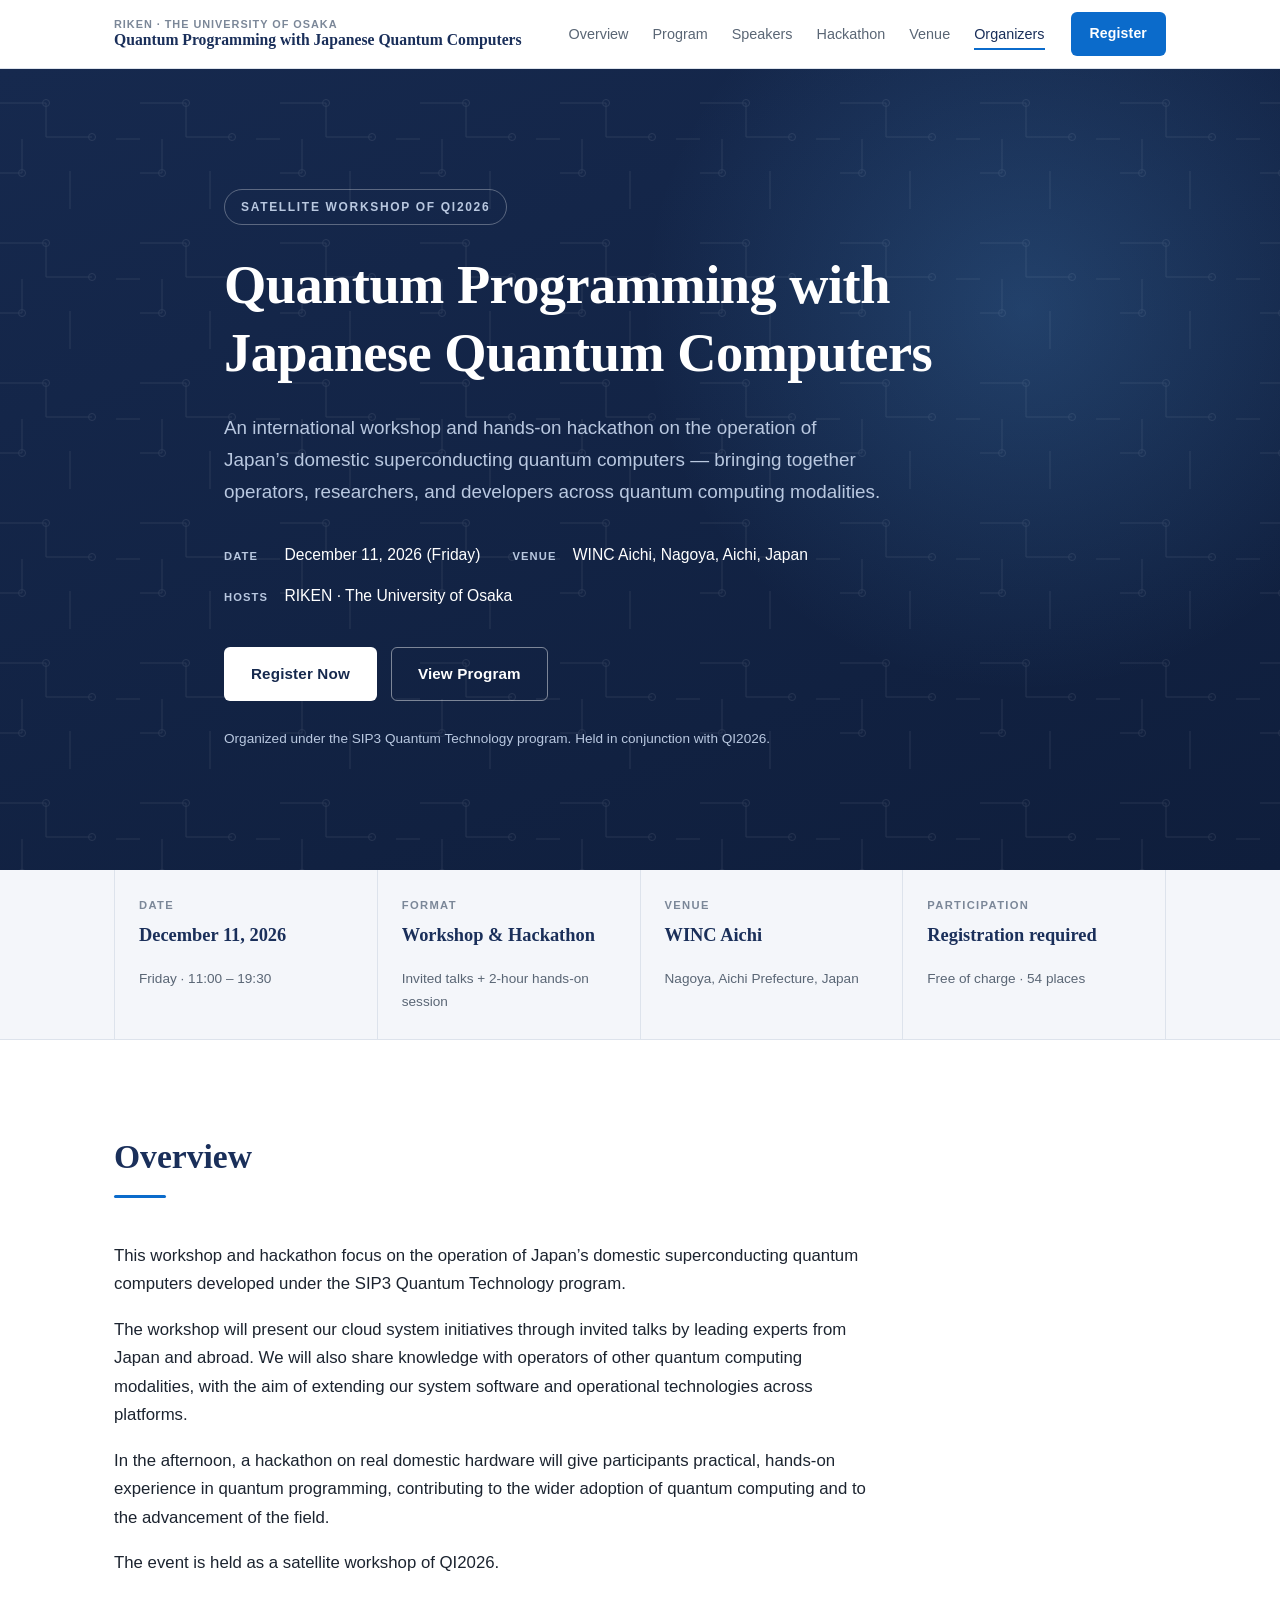
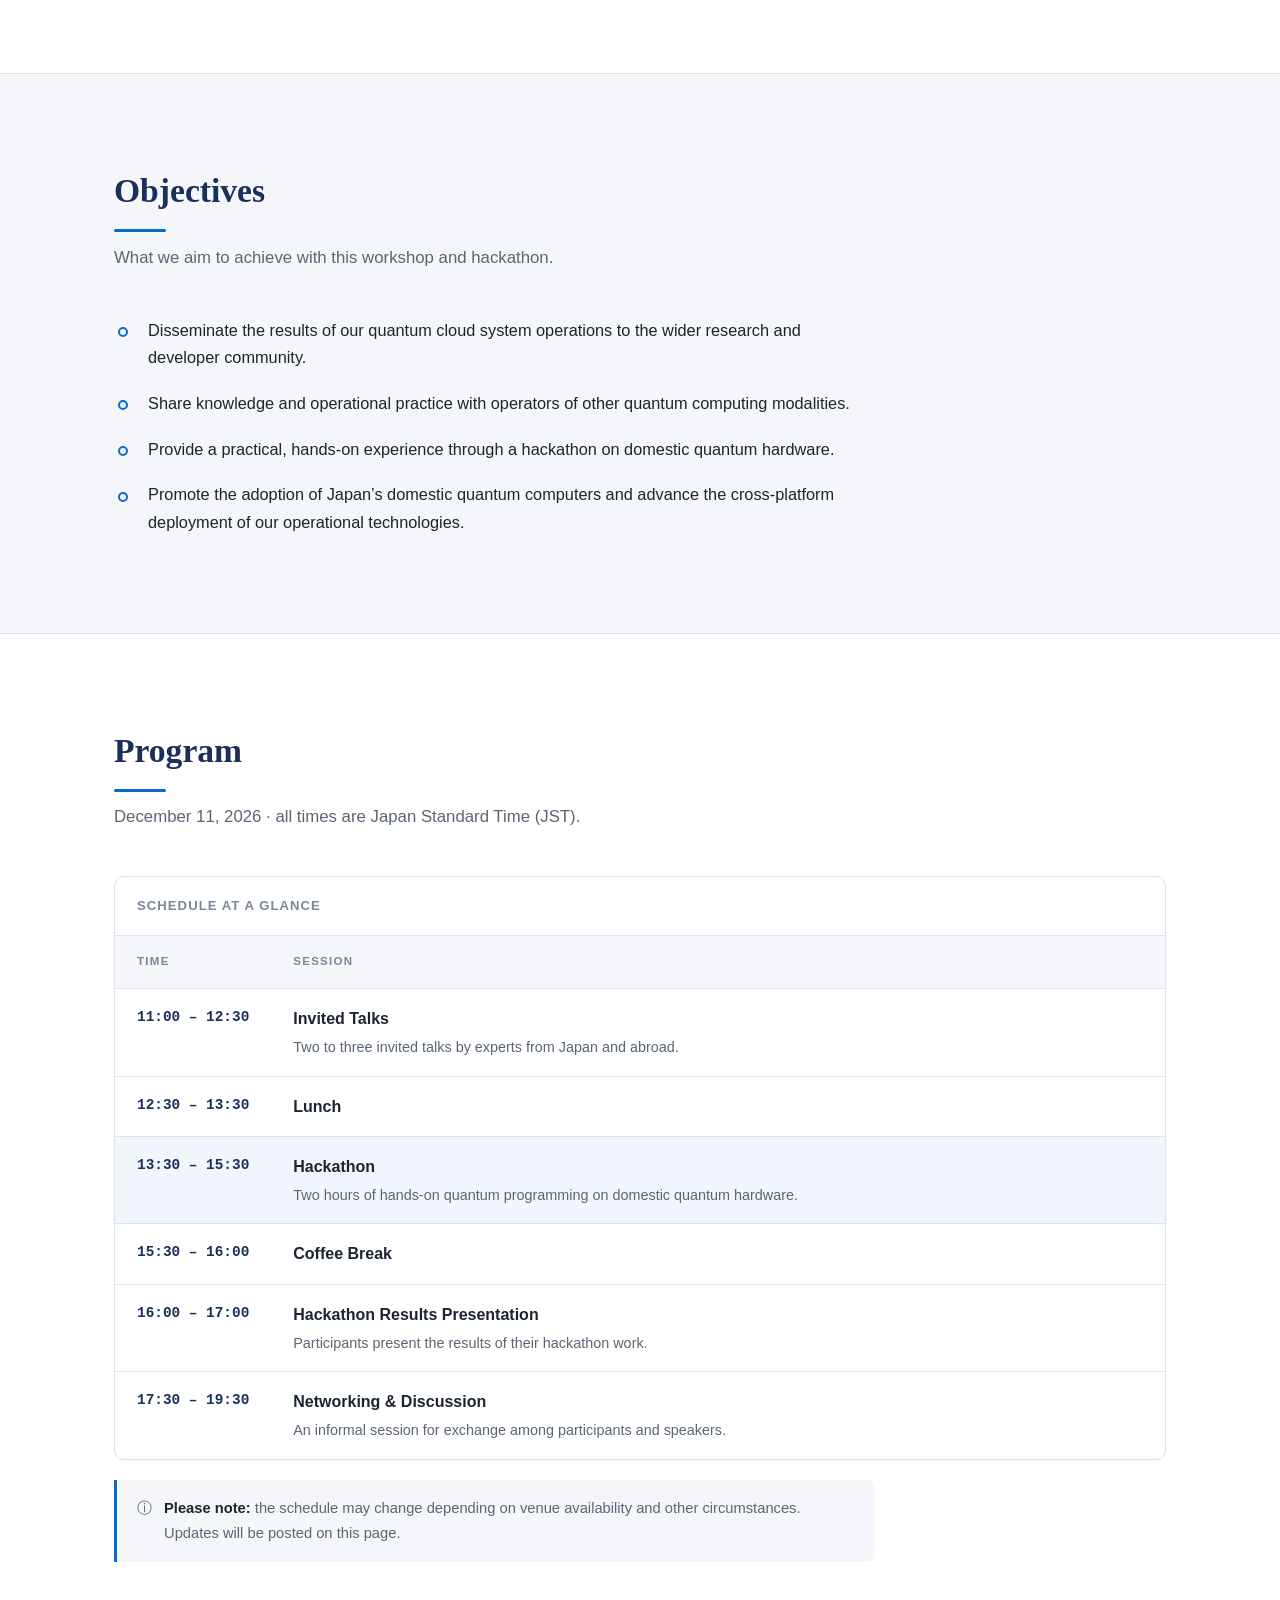
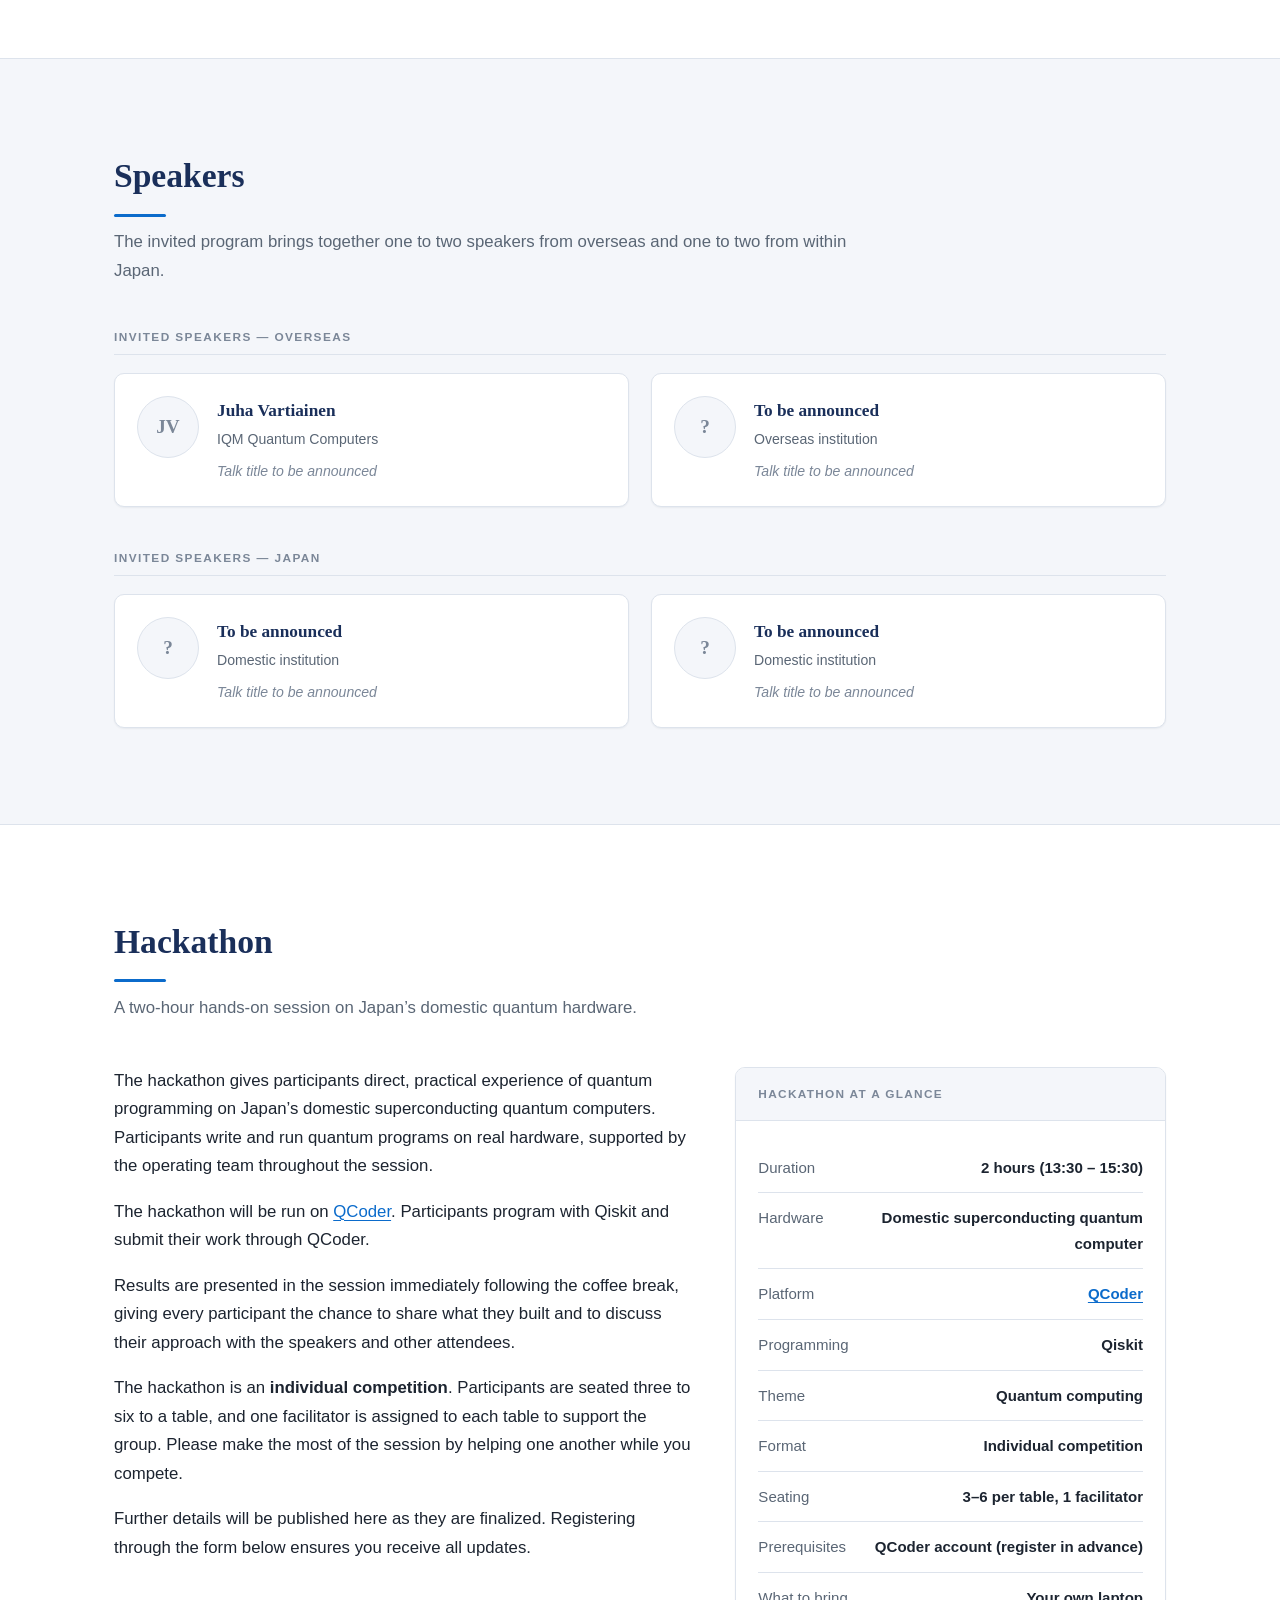
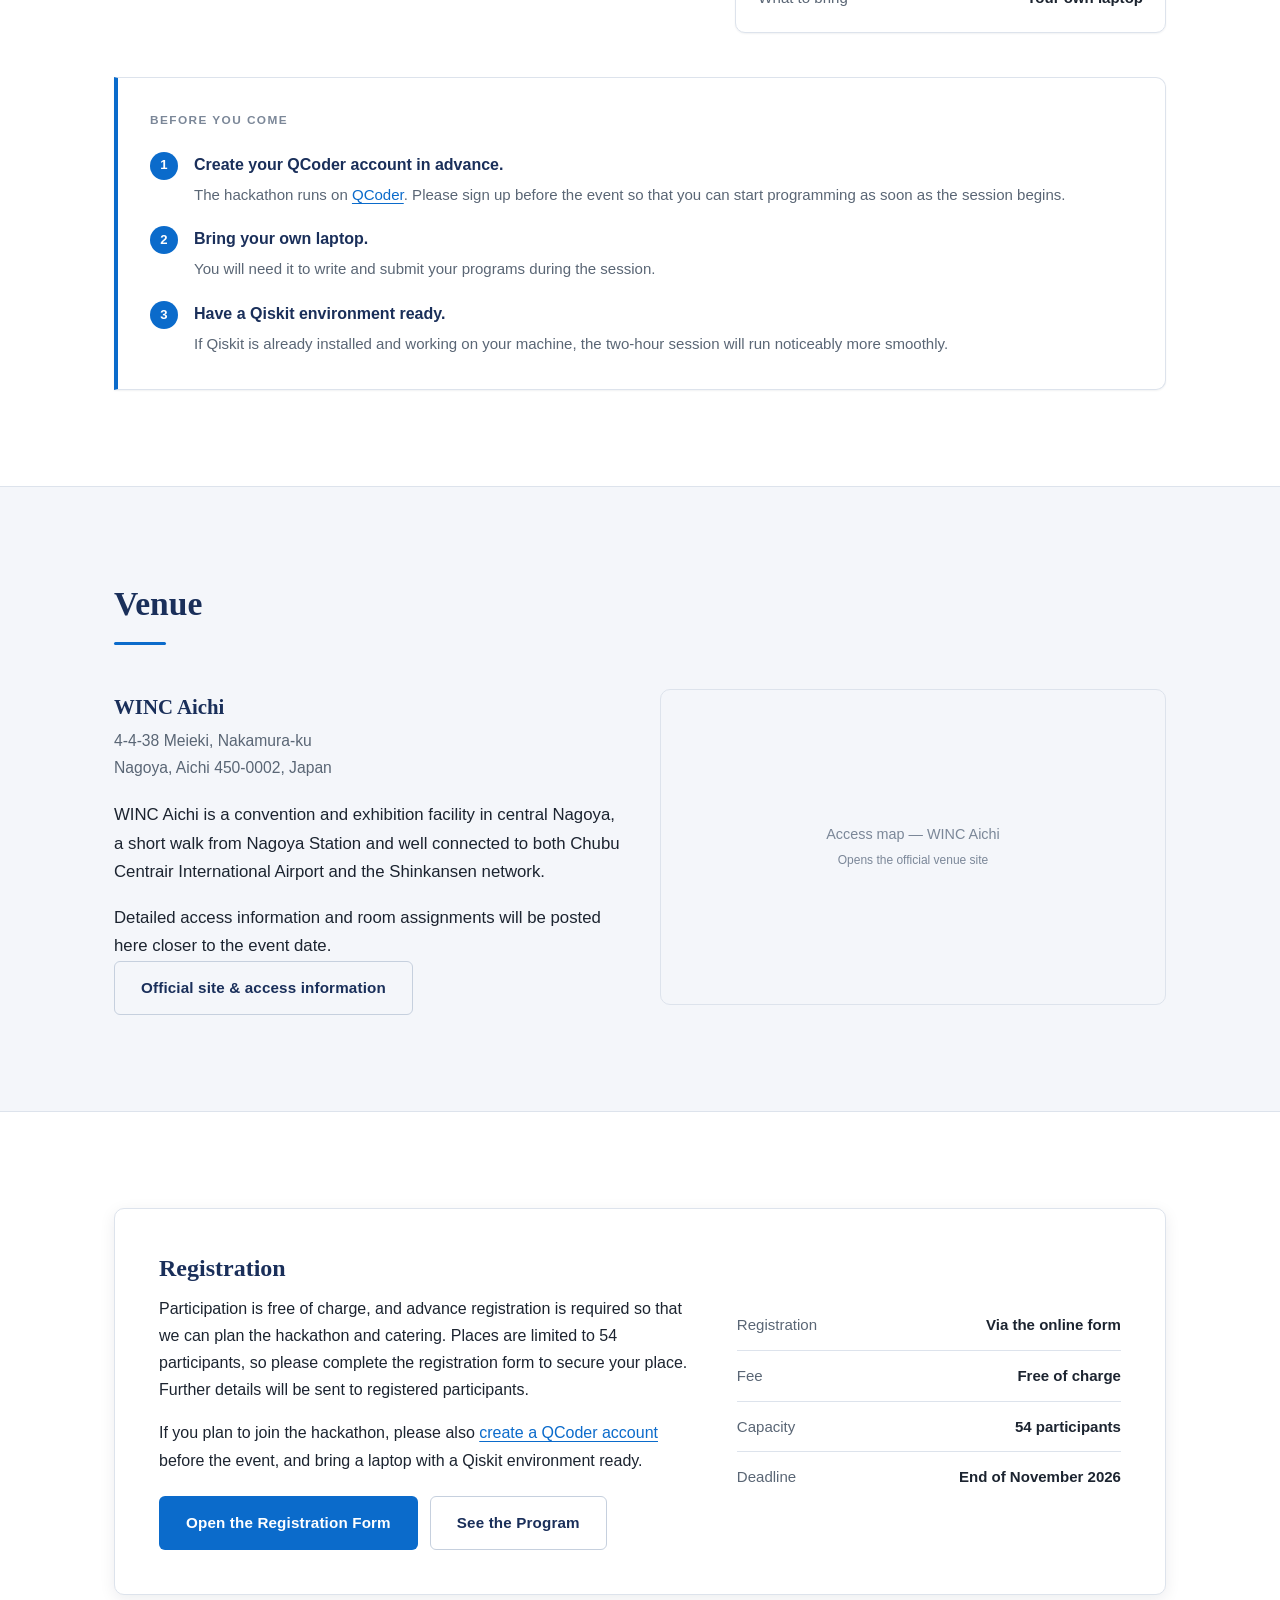
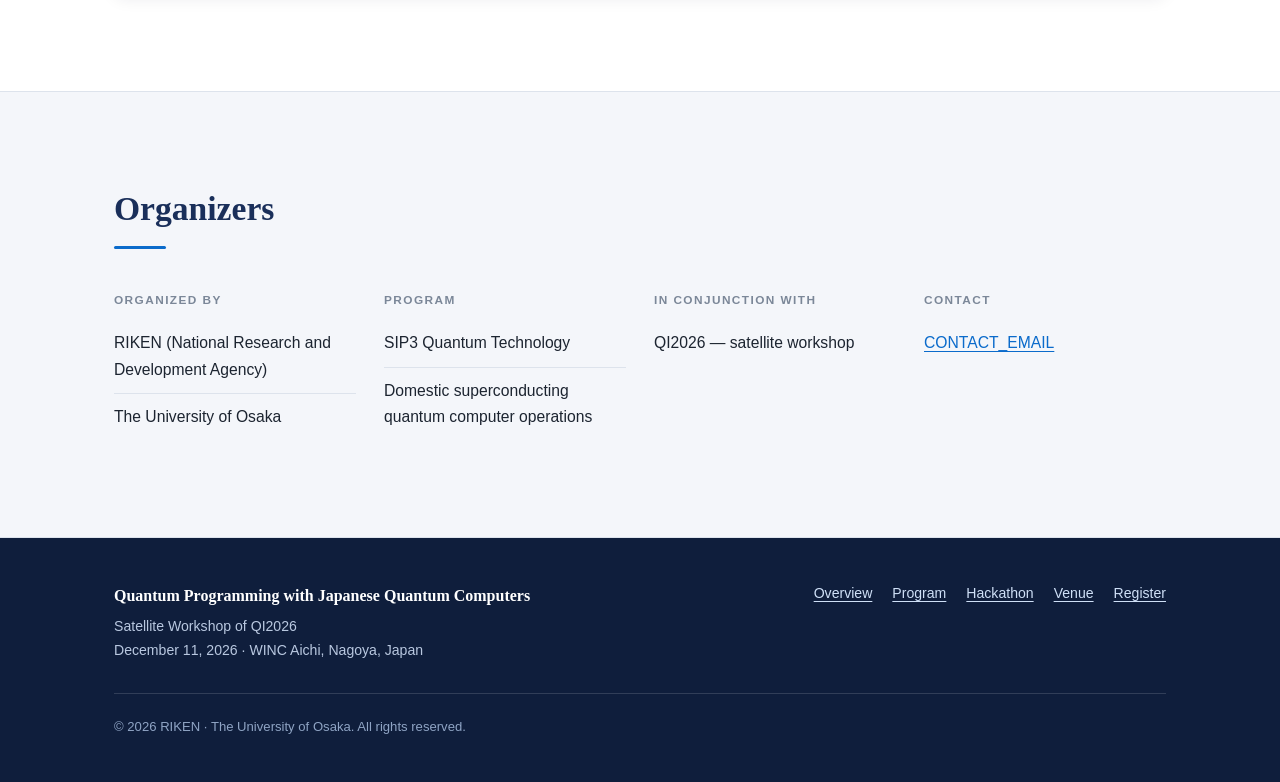
==== index.html @ f0491db1 "first commit" ====
<!DOCTYPE html>
<html lang="en">
<head>
<meta charset="utf-8">
<meta name="viewport" content="width=device-width, initial-scale=1">

<!-- ===================================================================
     REPLACE BEFORE PUBLISHING
     1. Registration form URL  -> search for "forms.gle" (1 place)
     2. Canonical / OGP URL    -> search for "example.org" (3 places)
     3. Speaker details        -> search for "To be announced"
     4. Venue address          -> search for "4-4-38"
     5. Contact e-mail         -> search for "CONTACT_EMAIL" (2 places)
     =================================================================== -->

<title>Quantum Programming with Japanese Quantum Computers | Satellite Workshop of QI2026</title>
<meta name="description" content="An international workshop and hands-on hackathon on operating Japan's domestic superconducting quantum computers. Invited talks, a hackathon on real hardware, and a networking session. December 11, 2026, WINC Aichi, Nagoya, Japan. A satellite workshop of QI2026.">

<link rel="canonical" href="https://example.org/qi2026-wsh/">

<!-- Open Graph -->
<meta property="og:type" content="website">
<meta property="og:title" content="Quantum Programming with Japanese Quantum Computers">
<meta property="og:description" content="International workshop and hackathon on Japan's domestic superconducting quantum computers. December 11, 2026 — WINC Aichi, Nagoya. Satellite workshop of QI2026.">
<meta property="og:url" content="https://example.org/qi2026-wsh/">
<meta property="og:locale" content="en">

<!-- Twitter -->
<meta name="twitter:card" content="summary_large_image">
<meta name="twitter:title" content="Quantum Programming with Japanese Quantum Computers">
<meta name="twitter:description" content="International workshop and hackathon on Japan's domestic superconducting quantum computers. December 11, 2026 — WINC Aichi, Nagoya.">

<link rel="stylesheet" href="assets/css/style.css">
</head>
<body>

<a class="skip-link" href="#main">Skip to main content</a>

<!-- ==================== Header ==================== -->
<header class="site-header">
  <div class="container site-header__inner">
    <a class="brand" href="#top">
      <span class="brand__org">RIKEN &middot; The University of Osaka</span>
      <span class="brand__title">Quantum Programming with Japanese Quantum Computers</span>
    </a>

    <nav class="nav" aria-label="Main">
      <ul class="nav__links" id="nav-links" data-open="false">
        <li><a href="#overview">Overview</a></li>
        <li><a href="#program">Program</a></li>
        <li><a href="#speakers">Speakers</a></li>
        <li><a href="#hackathon">Hackathon</a></li>
        <li><a href="#venue">Venue</a></li>
        <li><a href="#organizers">Organizers</a></li>
      </ul>

      <a class="btn btn--primary nav__cta" href="#registration">Register</a>

      <button class="nav-toggle" type="button" aria-expanded="false" aria-controls="nav-links" aria-label="Toggle navigation menu">
        <svg viewBox="0 0 24 24" fill="none" stroke="currentColor" stroke-width="2" stroke-linecap="round" aria-hidden="true">
          <path d="M3 6h18M3 12h18M3 18h18"/>
        </svg>
      </button>
    </nav>
  </div>
</header>

<main id="main">

  <!-- ==================== Hero ==================== -->
  <section class="hero" id="top">
    <div class="container hero__inner">
      <p class="hero__eyebrow">Satellite Workshop of QI2026</p>

      <h1>Quantum Programming with<br>Japanese Quantum Computers</h1>

      <p class="hero__summary">
        An international workshop and hands-on hackathon on the operation of
        Japan&rsquo;s domestic superconducting quantum computers &mdash; bringing together
        operators, researchers, and developers across quantum computing modalities.
      </p>

      <ul class="hero__meta">
        <li>
          <span class="meta-label">Date</span>
          <span>December 11, 2026 (Friday)</span>
        </li>
        <li>
          <span class="meta-label">Venue</span>
          <span>WINC Aichi, Nagoya, Aichi, Japan</span>
        </li>
        <li>
          <span class="meta-label">Hosts</span>
          <span>RIKEN &middot; The University of Osaka</span>
        </li>
      </ul>

      <div class="hero__actions">
        <a class="btn btn--on-dark" href="#registration">Register Now</a>
        <a class="btn btn--on-dark-ghost" href="#program">View Program</a>
      </div>

      <p class="hero__note">
        Organized under the SIP3 Quantum Technology program. Held in conjunction with QI2026.
      </p>
    </div>
  </section>

  <!-- ==================== Fact strip ==================== -->
  <section class="facts" aria-label="Key facts">
    <div class="container">
      <div class="facts__grid">
        <div class="fact">
          <p class="fact__label">Date</p>
          <p class="fact__value">December 11, 2026</p>
          <p class="fact__sub">Friday &middot; 11:00 &ndash; 19:30</p>
        </div>
        <div class="fact">
          <p class="fact__label">Format</p>
          <p class="fact__value">Workshop &amp; Hackathon</p>
          <p class="fact__sub">Invited talks + 2-hour hands-on session</p>
        </div>
        <div class="fact">
          <p class="fact__label">Venue</p>
          <p class="fact__value">WINC Aichi</p>
          <p class="fact__sub">Nagoya, Aichi Prefecture, Japan</p>
        </div>
        <div class="fact">
          <p class="fact__label">Participation</p>
          <p class="fact__value">Registration required</p>
          <p class="fact__sub">Free of charge &middot; 54 places</p>
        </div>
      </div>
    </div>
  </section>

  <!-- ==================== Overview ==================== -->
  <section class="section" id="overview">
    <div class="container">
      <div class="section-head">
        <h2>Overview</h2>
      </div>

      <div class="prose">
        <p class="lead">
          This workshop and hackathon focus on the operation of Japan&rsquo;s domestic
          superconducting quantum computers developed under the SIP3 Quantum
          Technology program.
        </p>

        <p>
          The workshop will present our cloud system initiatives through invited
          talks by leading experts from Japan and abroad. We will also share
          knowledge with operators of other quantum computing modalities, with the
          aim of extending our system software and operational technologies across
          platforms.
        </p>

        <p>
          In the afternoon, a hackathon on real domestic hardware will give
          participants practical, hands-on experience in quantum programming,
          contributing to the wider adoption of quantum computing and to the
          advancement of the field.
        </p>

        <p>
          The event is held as a satellite workshop of QI2026.
        </p>
      </div>
    </div>
  </section>

  <!-- ==================== Objectives ==================== -->
  <section class="section section--subtle" id="objectives">
    <div class="container">
      <div class="section-head">
        <h2>Objectives</h2>
        <p>What we aim to achieve with this workshop and hackathon.</p>
      </div>

      <ul class="objectives">
        <li>
          Disseminate the results of our quantum cloud system operations to the
          wider research and developer community.
        </li>
        <li>
          Share knowledge and operational practice with operators of other quantum
          computing modalities.
        </li>
        <li>
          Provide a practical, hands-on experience through a hackathon on domestic
          quantum hardware.
        </li>
        <li>
          Promote the adoption of Japan&rsquo;s domestic quantum computers and advance
          the cross-platform deployment of our operational technologies.
        </li>
      </ul>
    </div>
  </section>

  <!-- ==================== Program ==================== -->
  <section class="section" id="program">
    <div class="container">
      <div class="section-head">
        <h2>Program</h2>
        <p>December 11, 2026 &middot; all times are Japan Standard Time (JST).</p>
      </div>

      <div class="schedule-wrap">
        <table class="schedule">
          <caption>Schedule at a glance</caption>
          <thead>
            <tr>
              <th scope="col">Time</th>
              <th scope="col">Session</th>
            </tr>
          </thead>
          <tbody>
            <tr>
              <th scope="row">11:00 &ndash; 12:30</th>
              <td>
                <span class="session-title">Invited Talks</span>
                <span class="session-desc">Two to three invited talks by experts from Japan and abroad.</span>
              </td>
            </tr>
            <tr>
              <th scope="row">12:30 &ndash; 13:30</th>
              <td>
                <span class="session-title">Lunch</span>
              </td>
            </tr>
            <tr class="is-feature">
              <th scope="row">13:30 &ndash; 15:30</th>
              <td>
                <span class="session-title">Hackathon</span>
                <span class="session-desc">Two hours of hands-on quantum programming on domestic quantum hardware.</span>
              </td>
            </tr>
            <tr>
              <th scope="row">15:30 &ndash; 16:00</th>
              <td>
                <span class="session-title">Coffee Break</span>
              </td>
            </tr>
            <tr>
              <th scope="row">16:00 &ndash; 17:00</th>
              <td>
                <span class="session-title">Hackathon Results Presentation</span>
                <span class="session-desc">Participants present the results of their hackathon work.</span>
              </td>
            </tr>
            <tr>
              <th scope="row">17:30 &ndash; 19:30</th>
              <td>
                <span class="session-title">Networking &amp; Discussion</span>
                <span class="session-desc">An informal session for exchange among participants and speakers.</span>
              </td>
            </tr>
          </tbody>
        </table>
      </div>

      <p class="note">
        <span aria-hidden="true">&#9432;</span>
        <span>
          <strong>Please note:</strong> the schedule may change depending on venue
          availability and other circumstances. Updates will be posted on this page.
        </span>
      </p>
    </div>
  </section>

  <!-- ==================== Speakers ==================== -->
  <section class="section section--subtle" id="speakers">
    <div class="container">
      <div class="section-head">
        <h2>Speakers</h2>
        <p>
          The invited program brings together one to two speakers from overseas and
          one to two from within Japan.
        </p>
      </div>

      <div class="speaker-group">
        <h3 class="speaker-group__title">Invited Speakers &mdash; Overseas</h3>
        <div class="card-grid">
          <article class="speaker">
            <div class="speaker__avatar" aria-hidden="true">JV</div>
            <div>
              <p class="speaker__name">
                <a href="https://www.linkedin.com/in/vartiainen/" target="_blank" rel="noopener noreferrer">Juha Vartiainen</a>
              </p>
              <p class="speaker__affil">IQM Quantum Computers</p>
              <p class="speaker__talk">Talk title to be announced</p>
            </div>
          </article>

          <article class="speaker">
            <div class="speaker__avatar" aria-hidden="true">?</div>
            <div>
              <p class="speaker__name">To be announced</p>
              <p class="speaker__affil">Overseas institution</p>
              <p class="speaker__talk">Talk title to be announced</p>
            </div>
          </article>
        </div>
      </div>

      <div class="speaker-group">
        <h3 class="speaker-group__title">Invited Speakers &mdash; Japan</h3>
        <div class="card-grid">
          <article class="speaker">
            <div class="speaker__avatar" aria-hidden="true">?</div>
            <div>
              <p class="speaker__name">To be announced</p>
              <p class="speaker__affil">Domestic institution</p>
              <p class="speaker__talk">Talk title to be announced</p>
            </div>
          </article>

          <article class="speaker">
            <div class="speaker__avatar" aria-hidden="true">?</div>
            <div>
              <p class="speaker__name">To be announced</p>
              <p class="speaker__affil">Domestic institution</p>
              <p class="speaker__talk">Talk title to be announced</p>
            </div>
          </article>
        </div>
      </div>
    </div>
  </section>

  <!-- ==================== Hackathon ==================== -->
  <section class="section" id="hackathon">
    <div class="container">
      <div class="section-head">
        <h2>Hackathon</h2>
        <p>A two-hour hands-on session on Japan&rsquo;s domestic quantum hardware.</p>
      </div>

      <div class="hackathon-grid">
        <div class="prose">
          <p>
            The hackathon gives participants direct, practical experience of quantum
            programming on Japan&rsquo;s domestic superconducting quantum computers.
            Participants write and run quantum programs on real hardware, supported
            by the operating team throughout the session.
          </p>

          <p>
            The hackathon will be run on
            <a href="https://www.qcoder.jp/en" target="_blank" rel="noopener noreferrer">QCoder</a>.
            Participants program with Qiskit and submit their work through QCoder.
          </p>

          <p>
            Results are presented in the session immediately following the coffee
            break, giving every participant the chance to share what they built and
            to discuss their approach with the speakers and other attendees.
          </p>

          <p>
            The hackathon is an <strong>individual competition</strong>. Participants
            are seated three to six to a table, and one facilitator is assigned to
            each table to support the group. Please make the most of the session by
            helping one another while you compete.
          </p>

          <p>
            Further details will be published here as they are finalized. Registering
            through the form below ensures you receive all updates.
          </p>
        </div>

        <div class="info-panel">
          <p class="info-panel__head">Hackathon at a glance</p>
          <div class="info-panel__body">
            <ul class="info-list">
              <li>
                <span class="k">Duration</span>
                <span class="v">2 hours (13:30 &ndash; 15:30)</span>
              </li>
              <li>
                <span class="k">Hardware</span>
                <span class="v">Domestic superconducting quantum computer</span>
              </li>
              <li>
                <span class="k">Platform</span>
                <span class="v"><a href="https://www.qcoder.jp/en" target="_blank" rel="noopener noreferrer">QCoder</a></span>
              </li>
              <li>
                <span class="k">Programming</span>
                <span class="v">Qiskit</span>
              </li>
              <li>
                <span class="k">Theme</span>
                <span class="v">Quantum computing</span>
              </li>
              <li>
                <span class="k">Format</span>
                <span class="v">Individual competition</span>
              </li>
              <li>
                <span class="k">Seating</span>
                <span class="v">3&ndash;6 per table, 1 facilitator</span>
              </li>
              <li>
                <span class="k">Prerequisites</span>
                <span class="v">QCoder account (register in advance)</span>
              </li>
              <li>
                <span class="k">What to bring</span>
                <span class="v">Your own laptop</span>
              </li>
            </ul>
          </div>
        </div>
      </div>

      <div class="prep">
        <p class="prep__title">Before you come</p>
        <ol class="prep__list">
          <li>
            <strong>Create your QCoder account in advance.</strong>
            <p>
              The hackathon runs on
              <a href="https://www.qcoder.jp/en" target="_blank" rel="noopener noreferrer">QCoder</a>.
              Please sign up before the event so that you can start programming as
              soon as the session begins.
            </p>
          </li>
          <li>
            <strong>Bring your own laptop.</strong>
            <p>
              You will need it to write and submit your programs during the session.
            </p>
          </li>
          <li>
            <strong>Have a Qiskit environment ready.</strong>
            <p>
              If Qiskit is already installed and working on your machine, the
              two-hour session will run noticeably more smoothly.
            </p>
          </li>
        </ol>
      </div>
    </div>
  </section>

  <!-- ==================== Venue ==================== -->
  <section class="section section--subtle" id="venue">
    <div class="container">
      <div class="section-head">
        <h2>Venue</h2>
      </div>

      <div class="venue-grid">
        <div>
          <p class="venue-name">
            <a href="https://www.winc-aichi.jp/" target="_blank" rel="noopener noreferrer">WINC Aichi</a>
          </p>
          <address class="venue-address">
            <!-- TODO: confirm the official English address before publishing -->
            4-4-38 Meieki, Nakamura-ku<br>
            Nagoya, Aichi 450-0002, Japan
          </address>

          <div class="prose">
            <p>
              WINC Aichi is a convention and exhibition facility in central Nagoya,
              a short walk from Nagoya Station and well connected to both Chubu
              Centrair International Airport and the Shinkansen network.
            </p>
            <p>
              Detailed access information and room assignments will be posted here
              closer to the event date.
            </p>
          </div>

          <p>
            <a class="btn btn--outline" href="https://www.winc-aichi.jp/" target="_blank" rel="noopener noreferrer">
              Official site &amp; access information
            </a>
          </p>
        </div>

        <a class="map-embed" href="https://www.winc-aichi.jp/" target="_blank" rel="noopener noreferrer">
          <span>
            Access map &mdash; WINC Aichi<br>
            <small>Opens the official venue site</small>
          </span>
        </a>
      </div>
    </div>
  </section>

  <!-- ==================== Registration ==================== -->
  <section class="section" id="registration">
    <div class="container">
      <div class="register">
        <div>
          <h2>Registration</h2>
          <p>
            Participation is free of charge, and advance registration is required so
            that we can plan the hackathon and catering. Places are limited to 54
            participants, so please complete the registration form to secure your
            place. Further details will be sent to registered participants.
          </p>

          <p>
            If you plan to join the hackathon, please also
            <a href="https://www.qcoder.jp/en" target="_blank" rel="noopener noreferrer">create a QCoder account</a>
            before the event, and bring a laptop with a Qiskit environment ready.
          </p>

          <div class="register__actions">
            <!-- TODO: replace with the live Google Form URL -->
            <a class="btn btn--primary" href="https://forms.gle/XXXXXXXX" target="_blank" rel="noopener noreferrer">
              Open the Registration Form
            </a>
            <a class="btn btn--outline" href="#program">See the Program</a>
          </div>
        </div>

        <div>
          <ul class="register__meta">
            <li>
              <span class="k">Registration</span>
              <span class="v">Via the online form</span>
            </li>
            <li>
              <span class="k">Fee</span>
              <span class="v">Free of charge</span>
            </li>
            <li>
              <span class="k">Capacity</span>
              <span class="v">54 participants</span>
            </li>
            <li>
              <span class="k">Deadline</span>
              <span class="v">End of November 2026</span>
            </li>
          </ul>
        </div>
      </div>
    </div>
  </section>

  <!-- ==================== Organizers ==================== -->
  <section class="section section--subtle" id="organizers">
    <div class="container">
      <div class="section-head">
        <h2>Organizers</h2>
      </div>

      <div class="org-grid">
        <div class="org-block">
          <h3>Organized by</h3>
          <ul>
            <li>RIKEN (National Research and Development Agency)</li>
            <li>The University of Osaka</li>
          </ul>
        </div>

        <div class="org-block">
          <h3>Program</h3>
          <ul>
            <li>SIP3 Quantum Technology</li>
            <li>Domestic superconducting quantum computer operations</li>
          </ul>
        </div>

        <div class="org-block">
          <h3>In conjunction with</h3>
          <ul>
            <li>QI2026 &mdash; satellite workshop</li>
          </ul>
        </div>

        <div class="org-block">
          <h3>Contact</h3>
          <ul>
            <!-- TODO: replace with the real contact address -->
            <li><a href="mailto:CONTACT_EMAIL">CONTACT_EMAIL</a></li>
          </ul>
        </div>
      </div>
    </div>
  </section>

</main>

<!-- ==================== Footer ==================== -->
<footer class="site-footer">
  <div class="container">
    <div class="site-footer__inner">
      <div>
        <p class="site-footer__title">Quantum Programming with Japanese Quantum Computers</p>
        <p>Satellite Workshop of QI2026<br>
           December 11, 2026 &middot; WINC Aichi, Nagoya, Japan</p>
      </div>

      <ul class="site-footer__links">
        <li><a href="#overview">Overview</a></li>
        <li><a href="#program">Program</a></li>
        <li><a href="#hackathon">Hackathon</a></li>
        <li><a href="#venue">Venue</a></li>
        <li><a href="#registration">Register</a></li>
      </ul>
    </div>

    <p class="site-footer__legal">
      &copy; <span id="year">2026</span> RIKEN &middot; The University of Osaka. All rights reserved.
    </p>
  </div>
</footer>

<script src="assets/js/main.js"></script>
</body>
</html>
---- assets/css/style.css ----
/* ==========================================================================
   Quantum Programming with Japanese Quantum Computers
   Satellite Workshop of QI2026
   ========================================================================== */

/* --- Design tokens ------------------------------------------------------- */

:root {
  /* Surfaces */
  --bg: #ffffff;
  --bg-subtle: #f4f6fa;
  --bg-elevated: #ffffff;

  /* Text */
  --text: #1c2430;
  --text-muted: #5a6675;
  --text-faint: #7b8798;

  /* Brand */
  --primary: #1a2f5a;
  --primary-soft: #2c4a80;
  --accent: #0b6bcb;
  --accent-hover: #0957a6;
  --accent-contrast: #ffffff;

  /* Lines */
  --border: #dde3ec;
  --border-strong: #c6d0de;

  /* Hero */
  --hero-bg: #16294e;
  --hero-bg-2: #0f1e3c;
  --hero-text: #ffffff;
  --hero-muted: #b9c8e0;

  /* Effects */
  --shadow-sm: 0 1px 2px rgba(16, 28, 48, 0.06);
  --shadow-md: 0 4px 16px rgba(16, 28, 48, 0.08);
  --radius: 6px;
  --radius-lg: 10px;

  /* Metrics */
  --header-h: 68px;
  --container: 1100px;
  --measure: 760px;

  /* Type */
  --font-serif: Georgia, "Times New Roman", "Hiragino Mincho ProN", "Yu Mincho", serif;
  --font-sans: -apple-system, BlinkMacSystemFont, "Segoe UI", Roboto,
    "Helvetica Neue", Arial, "Noto Sans", sans-serif;
  --font-mono: ui-monospace, SFMono-Regular, "SF Mono", Menlo, Consolas, monospace;
}

@media (prefers-color-scheme: dark) {
  :root {
    --bg: #0e1420;
    --bg-subtle: #161e2e;
    --bg-elevated: #131b29;

    --text: #e6ebf2;
    --text-muted: #9aa8bb;
    --text-faint: #7b8798;

    --primary: #7ea6e8;
    --primary-soft: #9dbdf0;
    --accent: #5aa9f0;
    --accent-hover: #7fbcf5;
    --accent-contrast: #0b1220;

    --border: #28334a;
    --border-strong: #3a4864;

    --hero-bg: #0b1526;
    --hero-bg-2: #070e1a;
    --hero-text: #f2f6fc;
    --hero-muted: #9fb3d0;

    --shadow-sm: 0 1px 2px rgba(0, 0, 0, 0.4);
    --shadow-md: 0 4px 16px rgba(0, 0, 0, 0.45);
  }
}

/* --- Reset / base -------------------------------------------------------- */

*,
*::before,
*::after {
  box-sizing: border-box;
}

html {
  scroll-behavior: smooth;
  scroll-padding-top: calc(var(--header-h) + 16px);
  -webkit-text-size-adjust: 100%;
}

body {
  margin: 0;
  background: var(--bg);
  color: var(--text);
  font-family: var(--font-sans);
  font-size: 16px;
  line-height: 1.7;
  -webkit-font-smoothing: antialiased;
  -moz-osx-font-smoothing: grayscale;
}

h1,
h2,
h3,
h4 {
  font-family: var(--font-serif);
  font-weight: 700;
  line-height: 1.25;
  color: var(--primary);
  margin: 0 0 0.5em;
  text-wrap: balance;
}

p {
  margin: 0 0 1em;
}

p:last-child {
  margin-bottom: 0;
}

a {
  color: var(--accent);
  text-decoration-thickness: 1px;
  text-underline-offset: 3px;
}

a:hover {
  color: var(--accent-hover);
}

img {
  max-width: 100%;
  height: auto;
  display: block;
}

ul,
ol {
  padding-left: 1.25em;
}

li + li {
  margin-top: 0.35em;
}

:focus-visible {
  outline: 3px solid var(--accent);
  outline-offset: 2px;
  border-radius: 2px;
}

/* Skip link */
.skip-link {
  position: absolute;
  left: -9999px;
  top: 0;
  z-index: 200;
  background: var(--accent);
  color: var(--accent-contrast);
  padding: 12px 20px;
  border-radius: 0 0 var(--radius) 0;
  font-weight: 600;
}

.skip-link:focus {
  left: 0;
  color: var(--accent-contrast);
}

/* --- Layout helpers ------------------------------------------------------ */

.container {
  width: 100%;
  max-width: var(--container);
  margin-inline: auto;
  padding-inline: 24px;
}

.section {
  padding-block: clamp(56px, 8vw, 96px);
}

.section--subtle {
  background: var(--bg-subtle);
  border-block: 1px solid var(--border);
}

.section-head {
  margin-bottom: clamp(28px, 4vw, 44px);
  max-width: var(--measure);
}

.section-head h2 {
  font-size: clamp(1.6rem, 3.4vw, 2.1rem);
  margin-bottom: 0.35em;
}

.section-head h2::after {
  content: "";
  display: block;
  width: 52px;
  height: 3px;
  background: var(--accent);
  margin-top: 0.5em;
  border-radius: 2px;
}

.section-head p {
  color: var(--text-muted);
  font-size: 1.05rem;
}

.prose {
  max-width: var(--measure);
}

.prose p {
  font-size: 1.05rem;
  color: var(--text);
}

.lead {
  font-size: 1.15rem;
  color: var(--text-muted);
}

/* --- Buttons ------------------------------------------------------------- */

.btn {
  display: inline-flex;
  align-items: center;
  justify-content: center;
  gap: 8px;
  padding: 13px 26px;
  border-radius: var(--radius);
  font-family: var(--font-sans);
  font-size: 0.95rem;
  font-weight: 600;
  letter-spacing: 0.01em;
  text-decoration: none;
  border: 1px solid transparent;
  cursor: pointer;
  transition: background-color 0.15s ease, border-color 0.15s ease,
    color 0.15s ease, transform 0.15s ease;
}

.btn:active {
  transform: translateY(1px);
}

.btn--primary {
  background: var(--accent);
  color: var(--accent-contrast);
}

.btn--primary:hover {
  background: var(--accent-hover);
  color: var(--accent-contrast);
}

.btn--outline {
  border-color: var(--border-strong);
  color: var(--primary);
  background: transparent;
}

.btn--outline:hover {
  border-color: var(--accent);
  color: var(--accent);
}

/* On the dark hero */
.btn--on-dark {
  background: #ffffff;
  color: #16294e;
}

.btn--on-dark:hover {
  background: #e8eef8;
  color: #16294e;
}

.btn--on-dark-ghost {
  border-color: rgba(255, 255, 255, 0.45);
  color: #ffffff;
  background: transparent;
}

.btn--on-dark-ghost:hover {
  border-color: #ffffff;
  background: rgba(255, 255, 255, 0.1);
  color: #ffffff;
}

/* --- Header / nav -------------------------------------------------------- */

.site-header {
  position: sticky;
  top: 0;
  z-index: 100;
  /* Fallback for browsers without color-mix() */
  background: var(--bg);
  background: color-mix(in srgb, var(--bg) 88%, transparent);
  backdrop-filter: saturate(180%) blur(12px);
  -webkit-backdrop-filter: saturate(180%) blur(12px);
  border-bottom: 1px solid var(--border);
}

@supports not (backdrop-filter: blur(1px)) {
  .site-header {
    background: var(--bg);
  }
}

.site-header__inner {
  display: flex;
  align-items: center;
  justify-content: space-between;
  gap: 16px;
  min-height: var(--header-h);
}

.brand {
  display: flex;
  flex-direction: column;
  text-decoration: none;
  color: var(--primary);
  line-height: 1.2;
  padding-block: 10px;
}

.brand__org {
  font-size: 0.68rem;
  letter-spacing: 0.09em;
  text-transform: uppercase;
  color: var(--text-faint);
  font-weight: 600;
}

.brand__title {
  font-family: var(--font-serif);
  font-weight: 700;
  font-size: 0.98rem;
}

.nav {
  display: flex;
  align-items: center;
  gap: 26px;
}

.nav__links {
  display: flex;
  align-items: center;
  gap: 24px;
  list-style: none;
  margin: 0;
  padding: 0;
}

/* Reset the global `li + li` prose spacing. Left in place, it offsets every
   item but the first, so "Overview" sits visibly higher than the rest. */
.nav__links li {
  margin: 0;
}

.nav__links a {
  color: var(--text-muted);
  text-decoration: none;
  font-size: 0.9rem;
  font-weight: 500;
  padding-block: 6px;
  border-bottom: 2px solid transparent;
  transition: color 0.15s ease, border-color 0.15s ease;
}

.nav__links a:hover,
.nav__links a[aria-current="true"] {
  color: var(--primary);
  border-bottom-color: var(--accent);
}

.nav__cta {
  padding: 9px 18px;
  font-size: 0.88rem;
}

.nav-toggle {
  display: none;
  background: transparent;
  border: 1px solid var(--border-strong);
  border-radius: var(--radius);
  width: 42px;
  height: 38px;
  padding: 0;
  cursor: pointer;
  color: var(--primary);
  align-items: center;
  justify-content: center;
}

.nav-toggle svg {
  width: 20px;
  height: 20px;
}

@media (max-width: 900px) {
  .nav__links {
    display: none;
    position: absolute;
    top: 100%;
    left: 0;
    right: 0;
    flex-direction: column;
    align-items: stretch;
    gap: 0;
    background: var(--bg-elevated);
    border-bottom: 1px solid var(--border);
    box-shadow: var(--shadow-md);
    padding: 8px 24px 16px;
  }

  .nav__links[data-open="true"] {
    display: flex;
  }

  .nav__links a {
    display: block;
    padding: 12px 0;
    border-bottom: 1px solid var(--border);
    font-size: 0.95rem;
  }

  .nav__links a:hover,
  .nav__links a[aria-current="true"] {
    border-bottom-color: var(--border);
  }

  .nav-toggle {
    display: inline-flex;
  }

  .nav {
    gap: 12px;
  }
}

@media (max-width: 520px) {
  .brand__title {
    font-size: 0.86rem;
  }

  .nav__cta {
    display: none;
  }
}

/* --- Hero ---------------------------------------------------------------- */

.hero {
  position: relative;
  overflow: hidden;
  background: linear-gradient(160deg, var(--hero-bg) 0%, var(--hero-bg-2) 100%);
  color: var(--hero-text);
  padding-block: clamp(64px, 11vw, 120px);
}

.hero::before {
  content: "";
  position: absolute;
  inset: 0;
  background-image: url("data:image/svg+xml,%3Csvg xmlns='http://www.w3.org/2000/svg' width='140' height='140' viewBox='0 0 140 140'%3E%3Cg fill='none' stroke='%23ffffff' stroke-width='1'%3E%3Cpath d='M0 34h46v34h46'/%3E%3Cpath d='M0 104h22V70'/%3E%3Cpath d='M140 70h-24'/%3E%3Cpath d='M70 140v-38'/%3E%3Ccircle cx='46' cy='34' r='3.5'/%3E%3Ccircle cx='92' cy='68' r='3.5'/%3E%3Ccircle cx='22' cy='104' r='3.5'/%3E%3C/g%3E%3C/svg%3E");
  background-size: 140px 140px;
  opacity: 0.09;
  pointer-events: none;
}

.hero::after {
  content: "";
  position: absolute;
  top: -30%;
  right: -10%;
  width: 60%;
  height: 120%;
  background: radial-gradient(
    circle at center,
    rgba(90, 169, 240, 0.22) 0%,
    rgba(90, 169, 240, 0) 62%
  );
  pointer-events: none;
}

.hero__inner {
  position: relative;
  z-index: 1;
  max-width: 880px;
}

.hero__eyebrow {
  display: inline-block;
  font-size: 0.75rem;
  font-weight: 700;
  letter-spacing: 0.14em;
  text-transform: uppercase;
  color: var(--hero-muted);
  border: 1px solid rgba(255, 255, 255, 0.3);
  border-radius: 999px;
  padding: 7px 16px;
  margin-bottom: 26px;
}

.hero h1 {
  color: var(--hero-text);
  font-size: clamp(2rem, 5.4vw, 3.4rem);
  margin-bottom: 0.45em;
  letter-spacing: -0.01em;
}

.hero__summary {
  font-size: clamp(1rem, 1.9vw, 1.18rem);
  color: var(--hero-muted);
  max-width: 660px;
  margin-bottom: 34px;
}

.hero__meta {
  display: flex;
  flex-wrap: wrap;
  gap: 14px 32px;
  list-style: none;
  margin: 0 0 38px;
  padding: 0;
}

.hero__meta li {
  display: flex;
  align-items: baseline;
  gap: 10px;
  margin: 0;
  font-size: 0.98rem;
  color: var(--hero-text);
}

.hero__meta .meta-label {
  font-size: 0.7rem;
  font-weight: 700;
  letter-spacing: 0.1em;
  text-transform: uppercase;
  color: var(--hero-muted);
  min-width: 4.5em;
}

.hero__actions {
  display: flex;
  flex-wrap: wrap;
  gap: 14px;
}

.hero__note {
  margin-top: 26px;
  font-size: 0.85rem;
  color: var(--hero-muted);
}

/* --- Fact strip ---------------------------------------------------------- */

.facts {
  background: var(--bg-subtle);
  border-bottom: 1px solid var(--border);
}

.facts__grid {
  display: grid;
  grid-template-columns: repeat(auto-fit, minmax(200px, 1fr));
  gap: 1px;
  background: var(--border);
  border-inline: 1px solid var(--border);
}

.fact {
  background: var(--bg-subtle);
  padding: 26px 24px;
}

.fact__label {
  font-size: 0.7rem;
  font-weight: 700;
  letter-spacing: 0.12em;
  text-transform: uppercase;
  color: var(--text-faint);
  margin-bottom: 8px;
}

.fact__value {
  font-family: var(--font-serif);
  font-size: 1.15rem;
  font-weight: 700;
  color: var(--primary);
  line-height: 1.35;
}

.fact__sub {
  font-size: 0.85rem;
  color: var(--text-muted);
  margin-top: 4px;
}

/* --- Objectives list ----------------------------------------------------- */

.objectives {
  list-style: none;
  padding: 0;
  margin: 0;
  display: grid;
  gap: 18px;
  max-width: var(--measure);
}

.objectives li {
  position: relative;
  padding-left: 34px;
  margin: 0;
  font-size: 1.02rem;
}

.objectives li::before {
  content: "";
  position: absolute;
  left: 4px;
  top: 0.62em;
  width: 10px;
  height: 10px;
  border: 2px solid var(--accent);
  border-radius: 50%;
}

/* --- Schedule table ------------------------------------------------------ */

.schedule-wrap {
  border: 1px solid var(--border);
  border-radius: var(--radius-lg);
  overflow: hidden;
  background: var(--bg-elevated);
  box-shadow: var(--shadow-sm);
}

table.schedule {
  width: 100%;
  border-collapse: collapse;
  font-size: 1rem;
}

table.schedule caption {
  caption-side: top;
  text-align: left;
  padding: 18px 22px;
  font-size: 0.82rem;
  letter-spacing: 0.08em;
  text-transform: uppercase;
  font-weight: 700;
  color: var(--text-faint);
  border-bottom: 1px solid var(--border);
}

table.schedule th,
table.schedule td {
  text-align: left;
  padding: 16px 22px;
  border-bottom: 1px solid var(--border);
  vertical-align: top;
}

table.schedule thead th {
  font-size: 0.72rem;
  letter-spacing: 0.11em;
  text-transform: uppercase;
  color: var(--text-faint);
  font-weight: 700;
  background: var(--bg-subtle);
  font-family: var(--font-sans);
}

table.schedule tbody tr:last-child th,
table.schedule tbody tr:last-child td {
  border-bottom: 0;
}

table.schedule tbody th {
  font-family: var(--font-mono);
  font-size: 0.9rem;
  font-weight: 600;
  color: var(--primary);
  white-space: nowrap;
  width: 1%;
}

table.schedule .session-title {
  font-weight: 600;
  color: var(--text);
}

table.schedule .session-desc {
  display: block;
  font-size: 0.9rem;
  color: var(--text-muted);
  margin-top: 3px;
}

/* Highlight the hackathon row */
table.schedule tbody tr.is-feature th,
table.schedule tbody tr.is-feature td {
  background: rgba(11, 107, 203, 0.06);
  background: color-mix(in srgb, var(--accent) 6%, transparent);
}

@media (max-width: 640px) {
  table.schedule th,
  table.schedule td {
    padding: 13px 16px;
  }

  table.schedule tbody th {
    font-size: 0.82rem;
  }

  .schedule-wrap {
    border-radius: var(--radius);
  }
}

.note {
  display: flex;
  gap: 12px;
  align-items: flex-start;
  margin-top: 20px;
  padding: 16px 20px;
  background: var(--bg-subtle);
  border-left: 3px solid var(--accent);
  border-radius: 0 var(--radius) var(--radius) 0;
  font-size: 0.92rem;
  color: var(--text-muted);
  max-width: var(--measure);
}

.note strong {
  color: var(--text);
}

/* --- Speaker cards ------------------------------------------------------- */

.speaker-group + .speaker-group {
  margin-top: 44px;
}

.speaker-group__title {
  font-family: var(--font-sans);
  font-size: 0.74rem;
  font-weight: 700;
  letter-spacing: 0.12em;
  text-transform: uppercase;
  color: var(--text-faint);
  margin: 0 0 18px;
  padding-bottom: 10px;
  border-bottom: 1px solid var(--border);
}

.card-grid {
  display: grid;
  grid-template-columns: repeat(auto-fit, minmax(250px, 1fr));
  gap: 22px;
}

.speaker {
  display: flex;
  gap: 18px;
  align-items: flex-start;
  padding: 22px;
  border: 1px solid var(--border);
  border-radius: var(--radius-lg);
  background: var(--bg-elevated);
  box-shadow: var(--shadow-sm);
}

.speaker__avatar {
  flex: 0 0 62px;
  width: 62px;
  height: 62px;
  border-radius: 50%;
  background: var(--bg-subtle);
  border: 1px solid var(--border);
  display: flex;
  align-items: center;
  justify-content: center;
  font-family: var(--font-serif);
  font-size: 1.2rem;
  font-weight: 700;
  color: var(--text-faint);
}

.speaker__avatar img {
  width: 100%;
  height: 100%;
  object-fit: cover;
  border-radius: 50%;
}

.speaker__name {
  font-family: var(--font-serif);
  font-size: 1.08rem;
  font-weight: 700;
  color: var(--primary);
  margin: 0 0 2px;
}

/* A confirmed speaker's name links to their profile page */
.speaker__name a {
  color: inherit;
  text-decoration: none;
}

.speaker__name a:hover {
  color: var(--accent);
  text-decoration: underline;
  text-underline-offset: 3px;
}

.speaker__affil {
  font-size: 0.88rem;
  color: var(--text-muted);
  margin: 0;
}

.speaker__talk {
  font-size: 0.88rem;
  color: var(--text-faint);
  font-style: italic;
  margin: 8px 0 0;
}

/* --- Hackathon ----------------------------------------------------------- */

.hackathon-grid {
  display: grid;
  grid-template-columns: minmax(0, 1.35fr) minmax(0, 1fr);
  gap: 40px;
  align-items: start;
}

@media (max-width: 900px) {
  .hackathon-grid {
    grid-template-columns: 1fr;
    gap: 32px;
  }
}

.info-panel {
  border: 1px solid var(--border);
  border-radius: var(--radius-lg);
  background: var(--bg-elevated);
  overflow: hidden;
  box-shadow: var(--shadow-sm);
}

.info-panel__head {
  padding: 16px 22px;
  background: var(--bg-subtle);
  border-bottom: 1px solid var(--border);
  font-size: 0.74rem;
  font-weight: 700;
  letter-spacing: 0.11em;
  text-transform: uppercase;
  color: var(--text-faint);
}

.info-panel__body {
  padding: 22px;
}

.info-list {
  list-style: none;
  margin: 0;
  padding: 0;
}

.info-list li {
  display: flex;
  justify-content: space-between;
  gap: 18px;
  padding: 12px 0;
  border-bottom: 1px solid var(--border);
  font-size: 0.94rem;
  margin: 0;
}

.info-list li:last-child {
  border-bottom: 0;
  padding-bottom: 0;
}

.info-list li:first-child {
  padding-top: 0;
}

.info-list dt,
.info-list .k {
  color: var(--text-muted);
  flex: 0 0 auto;
}

.info-list .v {
  color: var(--text);
  font-weight: 600;
  text-align: right;
}

.info-list .v--tba {
  color: var(--text-faint);
  font-weight: 500;
  font-style: italic;
}

/* --- Preparation checklist ----------------------------------------------- */

.prep {
  margin-top: 44px;
  border: 1px solid var(--border);
  border-left: 4px solid var(--accent);
  border-radius: 0 var(--radius-lg) var(--radius-lg) 0;
  background: var(--bg-elevated);
  padding: clamp(22px, 3vw, 32px);
  box-shadow: var(--shadow-sm);
}

.prep__title {
  font-family: var(--font-sans);
  font-size: 0.74rem;
  font-weight: 700;
  letter-spacing: 0.12em;
  text-transform: uppercase;
  color: var(--text-faint);
  margin: 0 0 20px;
}

.prep__list {
  counter-reset: prep;
  list-style: none;
  margin: 0;
  padding: 0;
  display: grid;
  gap: 18px;
}

.prep__list li {
  position: relative;
  padding-left: 44px;
  margin: 0;
  font-size: 1rem;
}

.prep__list li::before {
  counter-increment: prep;
  content: counter(prep);
  position: absolute;
  left: 0;
  top: 0.08em;
  width: 28px;
  height: 28px;
  border-radius: 50%;
  background: var(--accent);
  color: var(--accent-contrast);
  font-size: 0.82rem;
  font-weight: 700;
  display: flex;
  align-items: center;
  justify-content: center;
}

.prep__list strong {
  color: var(--primary);
}

.prep__list p {
  margin: 4px 0 0;
  color: var(--text-muted);
  font-size: 0.94rem;
}

@media (max-width: 640px) {
  .prep__list li {
    padding-left: 38px;
  }

  .prep__list li::before {
    width: 25px;
    height: 25px;
    font-size: 0.76rem;
  }
}

/* --- Venue --------------------------------------------------------------- */

.venue-grid {
  display: grid;
  grid-template-columns: minmax(0, 1fr) minmax(0, 1fr);
  gap: 40px;
  align-items: start;
}

@media (max-width: 900px) {
  .venue-grid {
    grid-template-columns: 1fr;
    gap: 32px;
  }
}

.venue-name {
  font-family: var(--font-serif);
  font-size: 1.3rem;
  font-weight: 700;
  color: var(--primary);
  margin: 0 0 4px;
}

/* The venue name links out, but keeps the heading's own colour */
.venue-name a {
  color: inherit;
  text-decoration: none;
}

.venue-name a:hover {
  color: var(--accent);
  text-decoration: underline;
  text-underline-offset: 3px;
}

.venue-address {
  font-style: normal;
  color: var(--text-muted);
  font-size: 0.98rem;
  margin-bottom: 20px;
}

.map-embed {
  aspect-ratio: 16 / 10;
  width: 100%;
  border: 1px solid var(--border);
  border-radius: var(--radius-lg);
  background: var(--bg-subtle);
  display: flex;
  align-items: center;
  justify-content: center;
  color: var(--text-faint);
  font-size: 0.9rem;
  text-align: center;
  padding: 20px;
}

/* The map box doubles as a link to the venue's official access page */
a.map-embed {
  text-decoration: none;
  transition: border-color 0.15s ease, color 0.15s ease, background-color 0.15s ease;
}

a.map-embed:hover {
  border-color: var(--accent);
  color: var(--accent);
  background: var(--bg-elevated);
}

/* --- Registration -------------------------------------------------------- */

.register {
  border: 1px solid var(--border);
  border-radius: var(--radius-lg);
  background: var(--bg-elevated);
  padding: clamp(28px, 4vw, 44px);
  box-shadow: var(--shadow-md);
  display: grid;
  grid-template-columns: minmax(0, 1.4fr) minmax(0, 1fr);
  gap: 40px;
  align-items: center;
}

@media (max-width: 900px) {
  .register {
    grid-template-columns: 1fr;
    gap: 28px;
  }
}

.register__actions {
  display: flex;
  flex-wrap: wrap;
  gap: 12px;
  margin-top: 22px;
}

.register__meta {
  list-style: none;
  margin: 0;
  padding: 0;
  font-size: 0.94rem;
}

.register__meta li {
  padding: 12px 0;
  border-bottom: 1px solid var(--border);
  display: flex;
  justify-content: space-between;
  gap: 16px;
  margin: 0;
}

.register__meta li:first-child {
  padding-top: 0;
}

.register__meta li:last-child {
  border-bottom: 0;
  padding-bottom: 0;
}

.register__meta .k {
  color: var(--text-muted);
}

.register__meta .v {
  font-weight: 600;
  text-align: right;
}

/* --- Organizers ---------------------------------------------------------- */

.org-grid {
  display: grid;
  grid-template-columns: repeat(auto-fit, minmax(240px, 1fr));
  gap: 28px;
}

.org-block h3 {
  font-family: var(--font-sans);
  font-size: 0.74rem;
  font-weight: 700;
  letter-spacing: 0.12em;
  text-transform: uppercase;
  color: var(--text-faint);
  margin-bottom: 12px;
}

.org-block ul {
  list-style: none;
  padding: 0;
  margin: 0;
  font-size: 0.98rem;
}

.org-block li {
  padding: 10px 0;
  border-bottom: 1px solid var(--border);
  margin: 0;
}

.org-block li:last-child {
  border-bottom: 0;
}

/* --- Footer -------------------------------------------------------------- */

.site-footer {
  background: var(--hero-bg-2);
  color: var(--hero-muted);
  padding-block: 44px;
  font-size: 0.88rem;
}

.site-footer a {
  color: #cfe0f7;
}

.site-footer a:hover {
  color: #ffffff;
}

.site-footer__inner {
  display: flex;
  flex-wrap: wrap;
  justify-content: space-between;
  gap: 20px;
  align-items: flex-start;
}

.site-footer__title {
  font-family: var(--font-serif);
  color: #ffffff;
  font-size: 1rem;
  font-weight: 700;
  margin-bottom: 6px;
}

.site-footer__links {
  display: flex;
  flex-wrap: wrap;
  gap: 20px;
  list-style: none;
  margin: 0;
  padding: 0;
}

.site-footer__links li {
  margin: 0;
}

.site-footer__legal {
  margin-top: 30px;
  padding-top: 22px;
  border-top: 1px solid rgba(255, 255, 255, 0.14);
  font-size: 0.82rem;
  color: #8fa4c4;
}

/* --- Motion preferences -------------------------------------------------- */

@media (prefers-reduced-motion: reduce) {
  html {
    scroll-behavior: auto;
  }

  *,
  *::before,
  *::after {
    animation-duration: 0.001ms !important;
    transition-duration: 0.001ms !important;
  }
}

/* --- Print --------------------------------------------------------------- */

@media print {
  :root {
    --bg: #ffffff;
    --text: #000000;
    --text-muted: #333333;
    --border: #bbbbbb;
    --primary: #000000;
    --accent: #000000;
  }

  .site-header,
  .nav-toggle,
  .hero__actions,
  .register__actions,
  .skip-link {
    display: none !important;
  }

  .hero {
    background: none;
    color: #000000;
    padding-block: 0 24px;
  }

  .hero::before,
  .hero::after {
    display: none;
  }

  .hero h1,
  .hero__summary,
  .hero__meta li,
  .hero__note {
    color: #000000;
  }

  .hero__eyebrow {
    border-color: #000000;
    color: #000000;
  }

  .section {
    padding-block: 24px;
    break-inside: avoid;
  }

  .section--subtle,
  .facts {
    background: none;
  }

  a {
    color: #000000;
    text-decoration: none;
  }

  .site-footer {
    background: none;
    color: #000000;
  }

  .site-footer__title,
  .site-footer a,
  .site-footer__legal {
    color: #000000;
  }
}
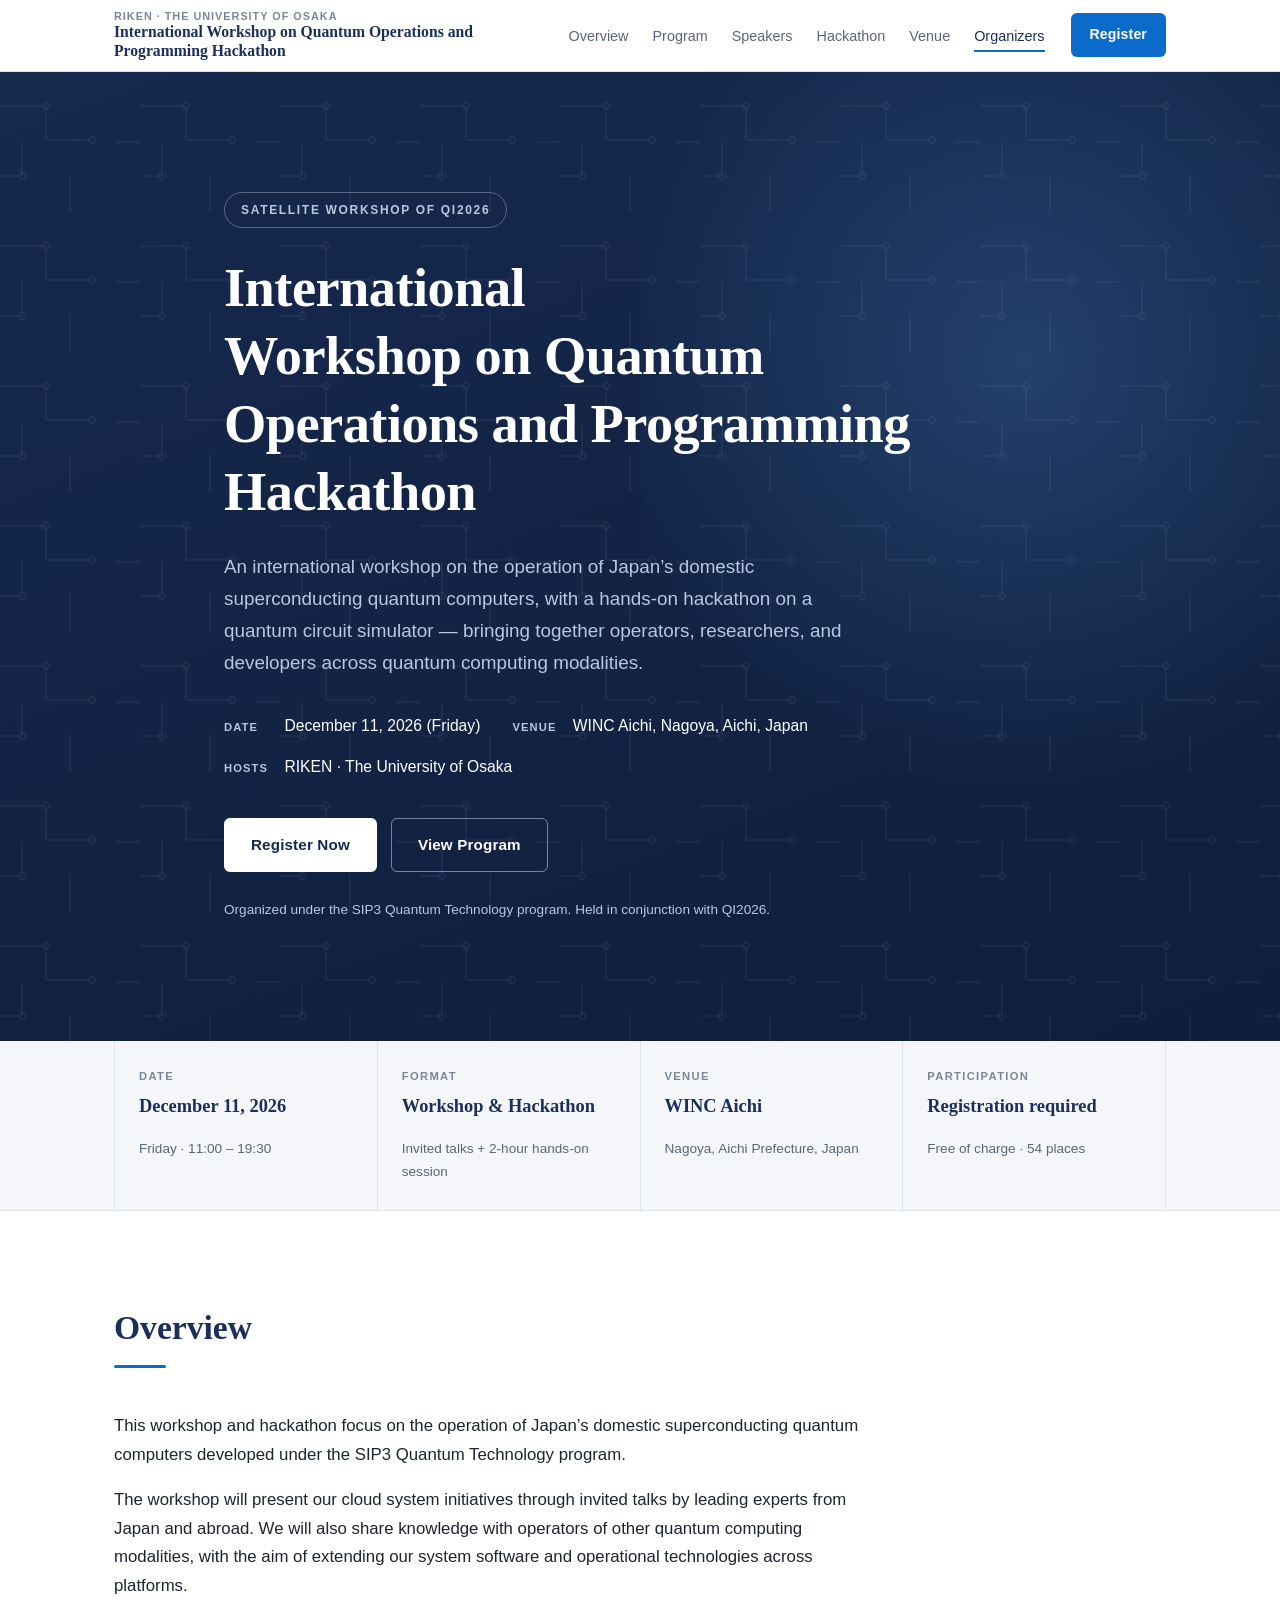
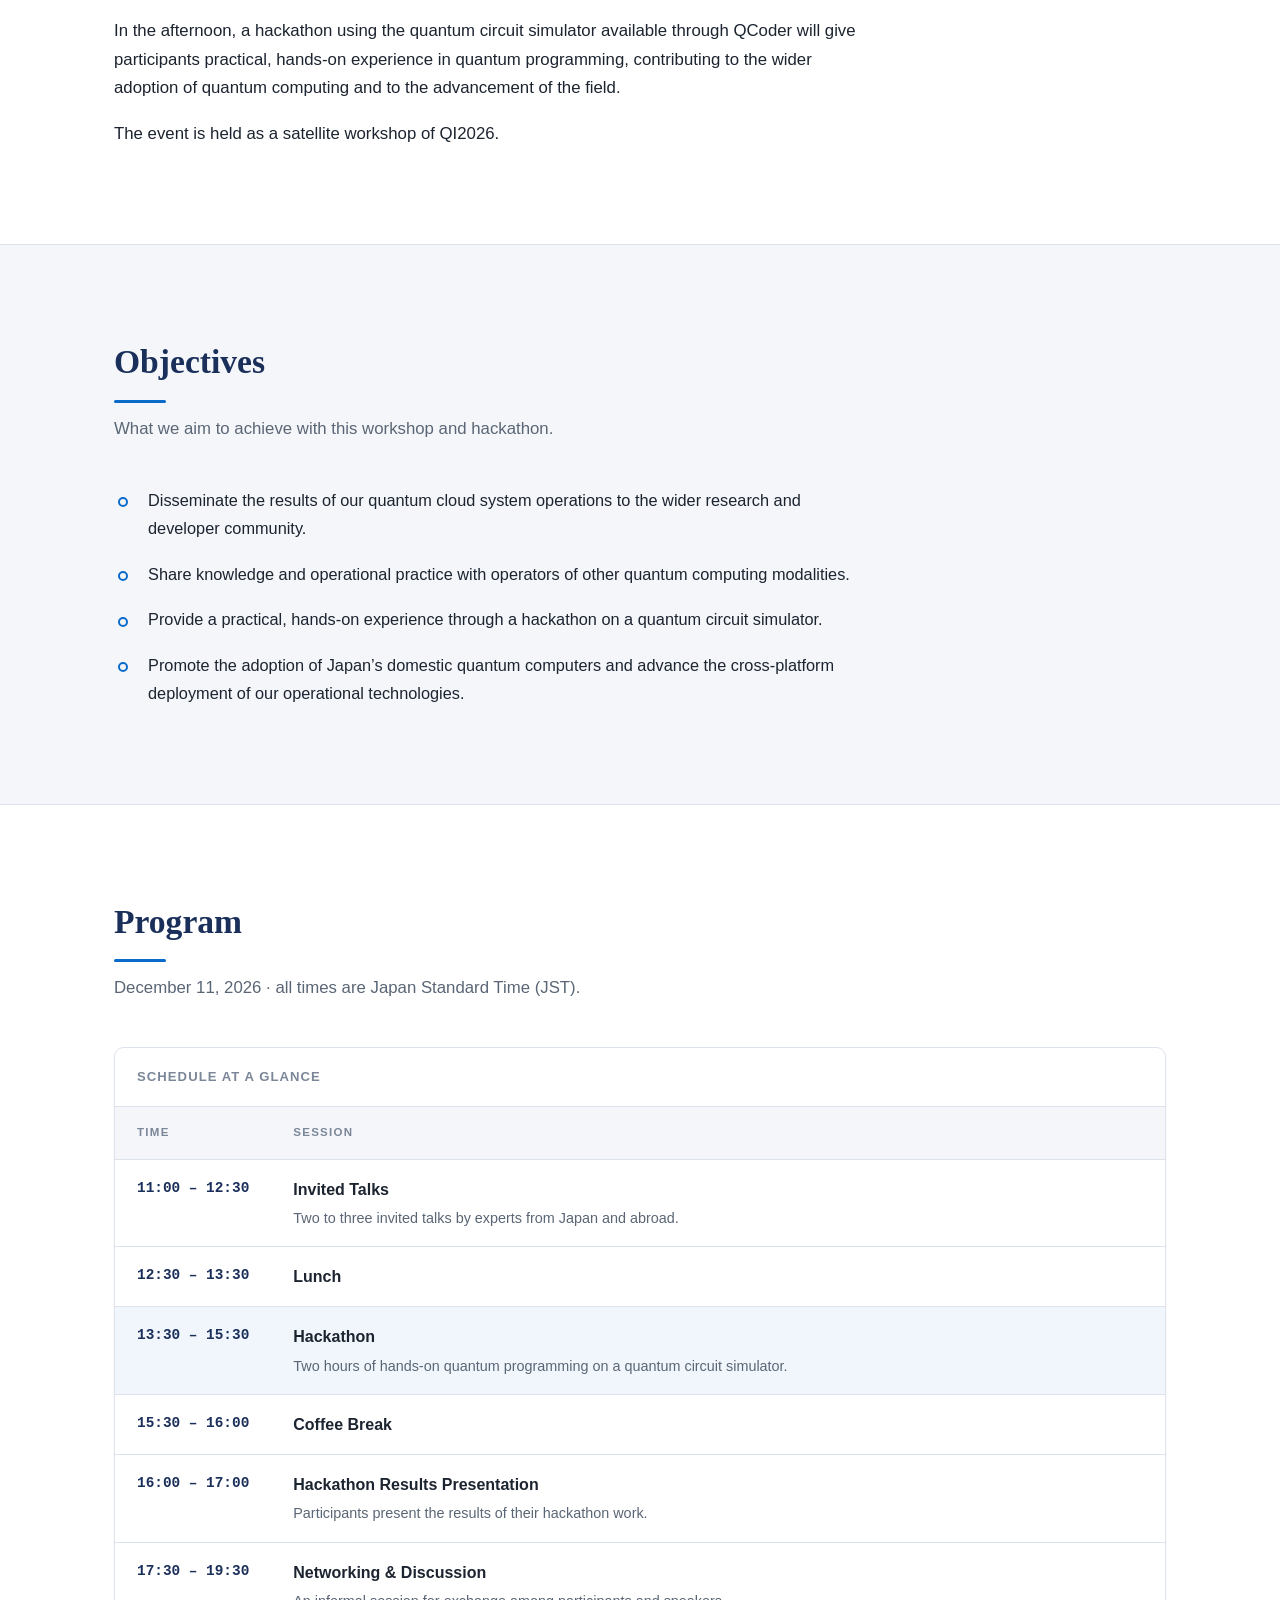
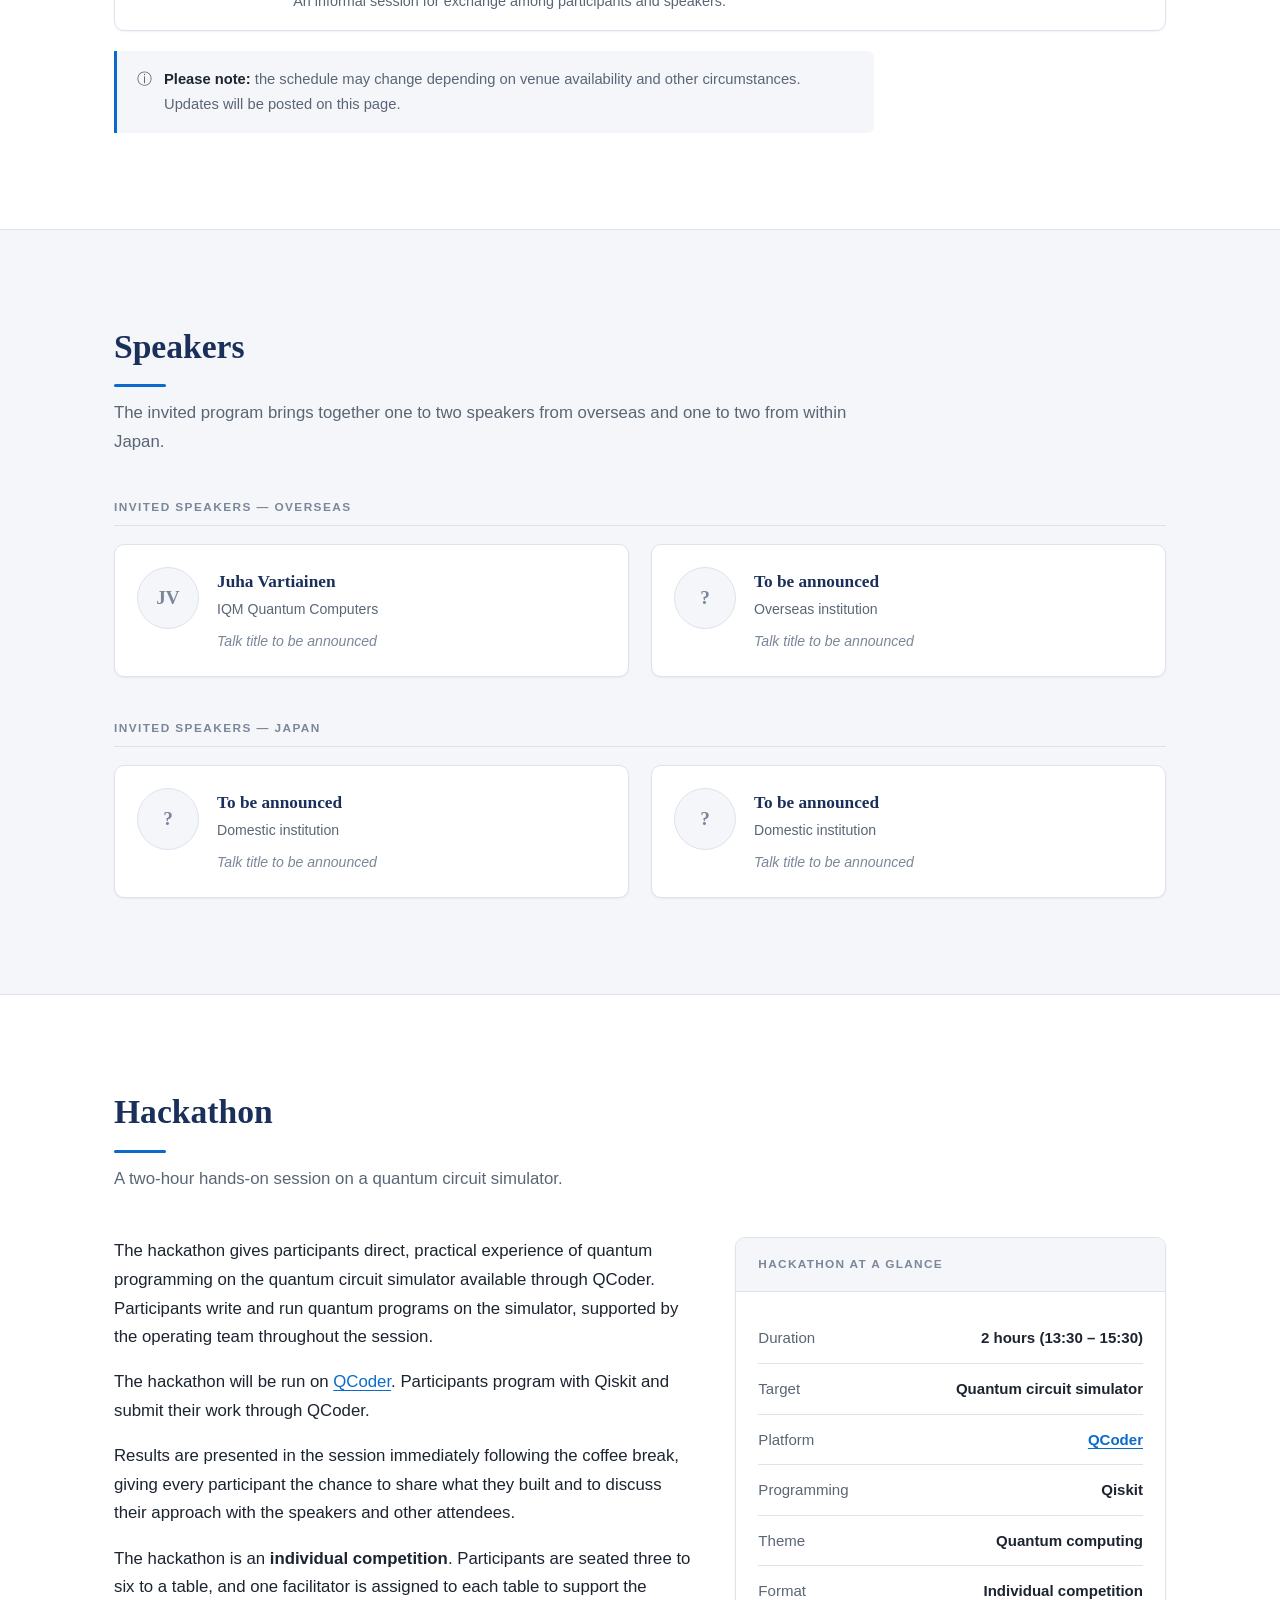
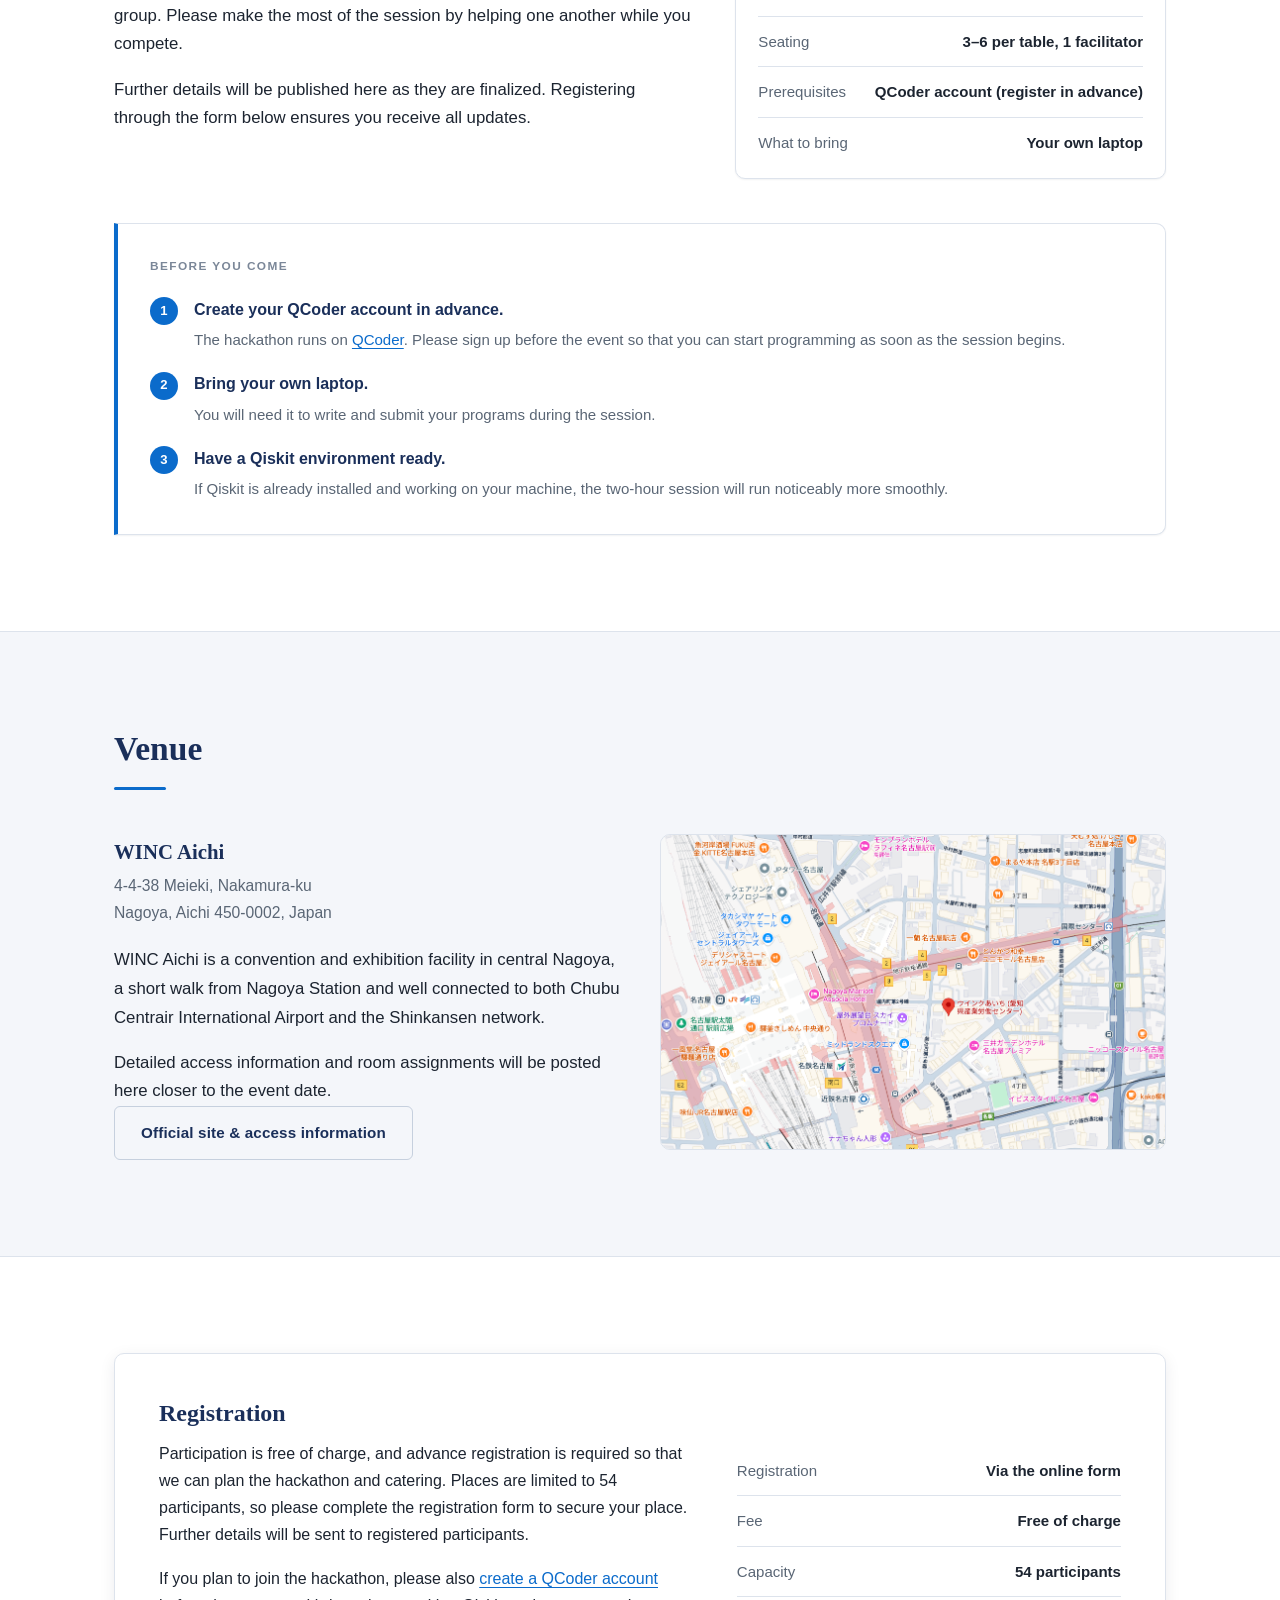
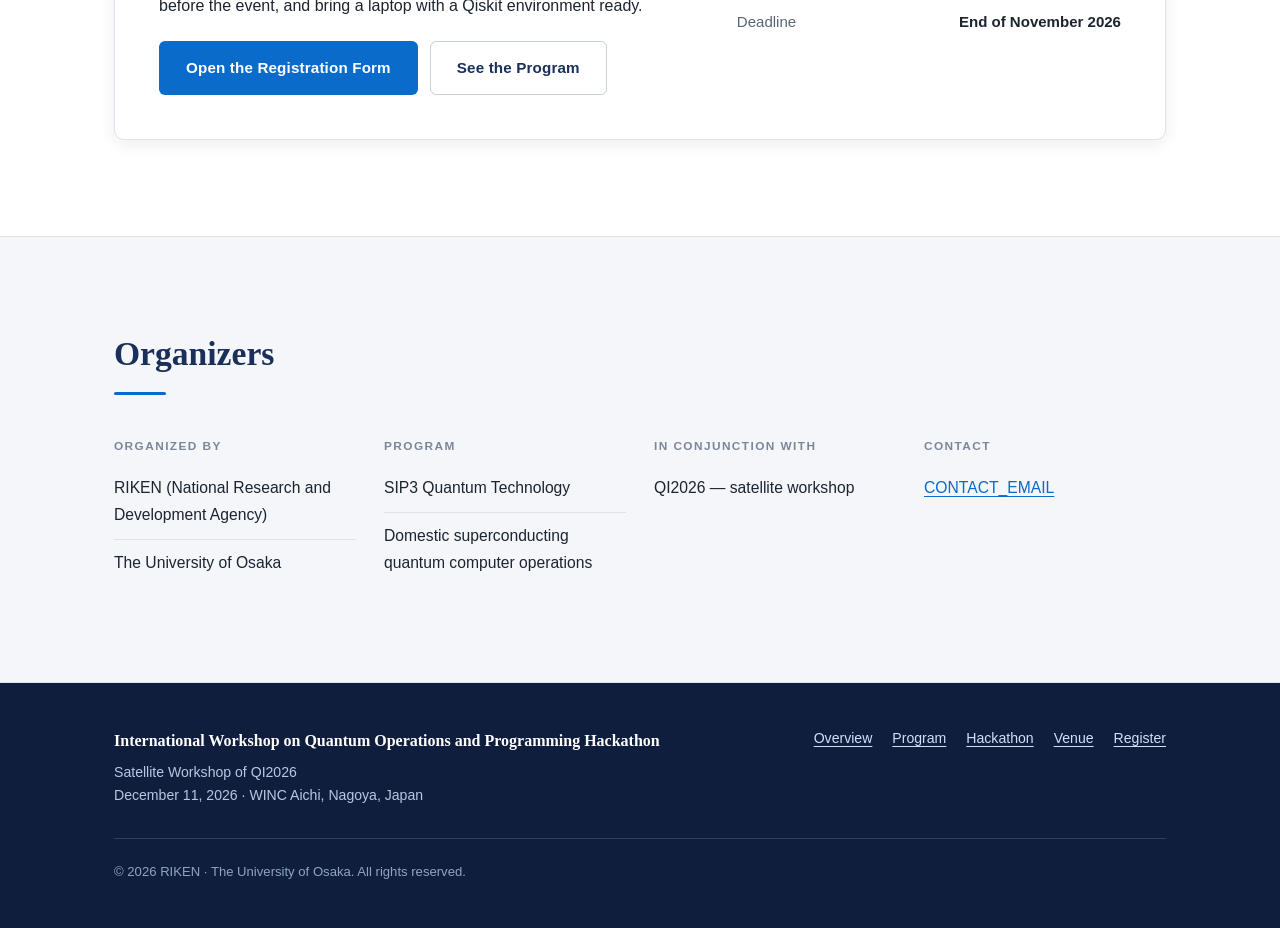
==== commit a50c1060: "Rename workshop title, show venue map image, switch hackathon to QCoder simulator" ====
--- a/index.html
+++ b/index.html
@@ -13,22 +13,22 @@
      5. Contact e-mail         -> search for "CONTACT_EMAIL" (2 places)
      =================================================================== -->
 
-<title>Quantum Programming with Japanese Quantum Computers | Satellite Workshop of QI2026</title>
-<meta name="description" content="An international workshop and hands-on hackathon on operating Japan's domestic superconducting quantum computers. Invited talks, a hackathon on real hardware, and a networking session. December 11, 2026, WINC Aichi, Nagoya, Japan. A satellite workshop of QI2026.">
+<title>International Workshop on Quantum Operations and Programming Hackathon | Satellite Workshop of QI2026</title>
+<meta name="description" content="An international workshop on operating Japan's domestic superconducting quantum computers and a hands-on hackathon on a quantum circuit simulator. Invited talks, a hackathon, and a networking session. December 11, 2026, WINC Aichi, Nagoya, Japan. A satellite workshop of QI2026.">
 
 <link rel="canonical" href="https://example.org/qi2026-wsh/">
 
 <!-- Open Graph -->
 <meta property="og:type" content="website">
-<meta property="og:title" content="Quantum Programming with Japanese Quantum Computers">
-<meta property="og:description" content="International workshop and hackathon on Japan's domestic superconducting quantum computers. December 11, 2026 — WINC Aichi, Nagoya. Satellite workshop of QI2026.">
+<meta property="og:title" content="International Workshop on Quantum Operations and Programming Hackathon">
+<meta property="og:description" content="International workshop on quantum operations and a hackathon on a quantum circuit simulator. December 11, 2026 — WINC Aichi, Nagoya. Satellite workshop of QI2026.">
 <meta property="og:url" content="https://example.org/qi2026-wsh/">
 <meta property="og:locale" content="en">
 
 <!-- Twitter -->
 <meta name="twitter:card" content="summary_large_image">
-<meta name="twitter:title" content="Quantum Programming with Japanese Quantum Computers">
-<meta name="twitter:description" content="International workshop and hackathon on Japan's domestic superconducting quantum computers. December 11, 2026 — WINC Aichi, Nagoya.">
+<meta name="twitter:title" content="International Workshop on Quantum Operations and Programming Hackathon">
+<meta name="twitter:description" content="International workshop on quantum operations and a hackathon on a quantum circuit simulator. December 11, 2026 — WINC Aichi, Nagoya.">
 
 <link rel="stylesheet" href="assets/css/style.css">
 </head>
@@ -41,7 +41,7 @@
   <div class="container site-header__inner">
     <a class="brand" href="#top">
       <span class="brand__org">RIKEN &middot; The University of Osaka</span>
-      <span class="brand__title">Quantum Programming with Japanese Quantum Computers</span>
+      <span class="brand__title">International Workshop on Quantum Operations and Programming Hackathon</span>
     </a>
 
     <nav class="nav" aria-label="Main">
@@ -72,12 +72,13 @@
     <div class="container hero__inner">
       <p class="hero__eyebrow">Satellite Workshop of QI2026</p>
 
-      <h1>Quantum Programming with<br>Japanese Quantum Computers</h1>
+      <h1>International Workshop on Quantum<br>Operations and Programming Hackathon</h1>
 
       <p class="hero__summary">
-        An international workshop and hands-on hackathon on the operation of
-        Japan&rsquo;s domestic superconducting quantum computers &mdash; bringing together
-        operators, researchers, and developers across quantum computing modalities.
+        An international workshop on the operation of Japan&rsquo;s domestic
+        superconducting quantum computers, with a hands-on hackathon on a quantum
+        circuit simulator &mdash; bringing together operators, researchers, and
+        developers across quantum computing modalities.
       </p>
 
       <ul class="hero__meta">
@@ -157,10 +158,10 @@
         </p>
 
         <p>
-          In the afternoon, a hackathon on real domestic hardware will give
-          participants practical, hands-on experience in quantum programming,
-          contributing to the wider adoption of quantum computing and to the
-          advancement of the field.
+          In the afternoon, a hackathon using the quantum circuit simulator
+          available through QCoder will give participants practical, hands-on
+          experience in quantum programming, contributing to the wider adoption of
+          quantum computing and to the advancement of the field.
         </p>
 
         <p>
@@ -188,8 +189,8 @@
           computing modalities.
         </li>
         <li>
-          Provide a practical, hands-on experience through a hackathon on domestic
-          quantum hardware.
+          Provide a practical, hands-on experience through a hackathon on a quantum
+          circuit simulator.
         </li>
         <li>
           Promote the adoption of Japan&rsquo;s domestic quantum computers and advance
@@ -234,7 +235,7 @@
               <th scope="row">13:30 &ndash; 15:30</th>
               <td>
                 <span class="session-title">Hackathon</span>
-                <span class="session-desc">Two hours of hands-on quantum programming on domestic quantum hardware.</span>
+                <span class="session-desc">Two hours of hands-on quantum programming on a quantum circuit simulator.</span>
               </td>
             </tr>
             <tr>
@@ -337,15 +338,15 @@
     <div class="container">
       <div class="section-head">
         <h2>Hackathon</h2>
-        <p>A two-hour hands-on session on Japan&rsquo;s domestic quantum hardware.</p>
+        <p>A two-hour hands-on session on a quantum circuit simulator.</p>
       </div>
 
       <div class="hackathon-grid">
         <div class="prose">
           <p>
             The hackathon gives participants direct, practical experience of quantum
-            programming on Japan&rsquo;s domestic superconducting quantum computers.
-            Participants write and run quantum programs on real hardware, supported
+            programming on the quantum circuit simulator available through QCoder.
+            Participants write and run quantum programs on the simulator, supported
             by the operating team throughout the session.
           </p>
 
@@ -383,8 +384,8 @@
                 <span class="v">2 hours (13:30 &ndash; 15:30)</span>
               </li>
               <li>
-                <span class="k">Hardware</span>
-                <span class="v">Domestic superconducting quantum computer</span>
+                <span class="k">Target</span>
+                <span class="v">Quantum circuit simulator</span>
               </li>
               <li>
                 <span class="k">Platform</span>
@@ -487,10 +488,7 @@
         </div>
 
         <a class="map-embed" href="https://www.winc-aichi.jp/" target="_blank" rel="noopener noreferrer">
-          <span>
-            Access map &mdash; WINC Aichi<br>
-            <small>Opens the official venue site</small>
-          </span>
+          <img class="map-embed__img" src="assets/images/map.png" alt="Access map to WINC Aichi">
         </a>
       </div>
     </div>
@@ -597,7 +595,7 @@
   <div class="container">
     <div class="site-footer__inner">
       <div>
-        <p class="site-footer__title">Quantum Programming with Japanese Quantum Computers</p>
+        <p class="site-footer__title">International Workshop on Quantum Operations and Programming Hackathon</p>
         <p>Satellite Workshop of QI2026<br>
            December 11, 2026 &middot; WINC Aichi, Nagoya, Japan</p>
       </div>
--- a/assets/css/style.css
+++ b/assets/css/style.css
@@ -1059,7 +1059,15 @@
   color: var(--text-faint);
   font-size: 0.9rem;
   text-align: center;
-  padding: 20px;
+  padding: 0;
+  overflow: hidden;
+}
+
+.map-embed__img {
+  width: 100%;
+  height: 100%;
+  object-fit: cover;
+  display: block;
 }
 
 /* The map box doubles as a link to the venue's official access page */
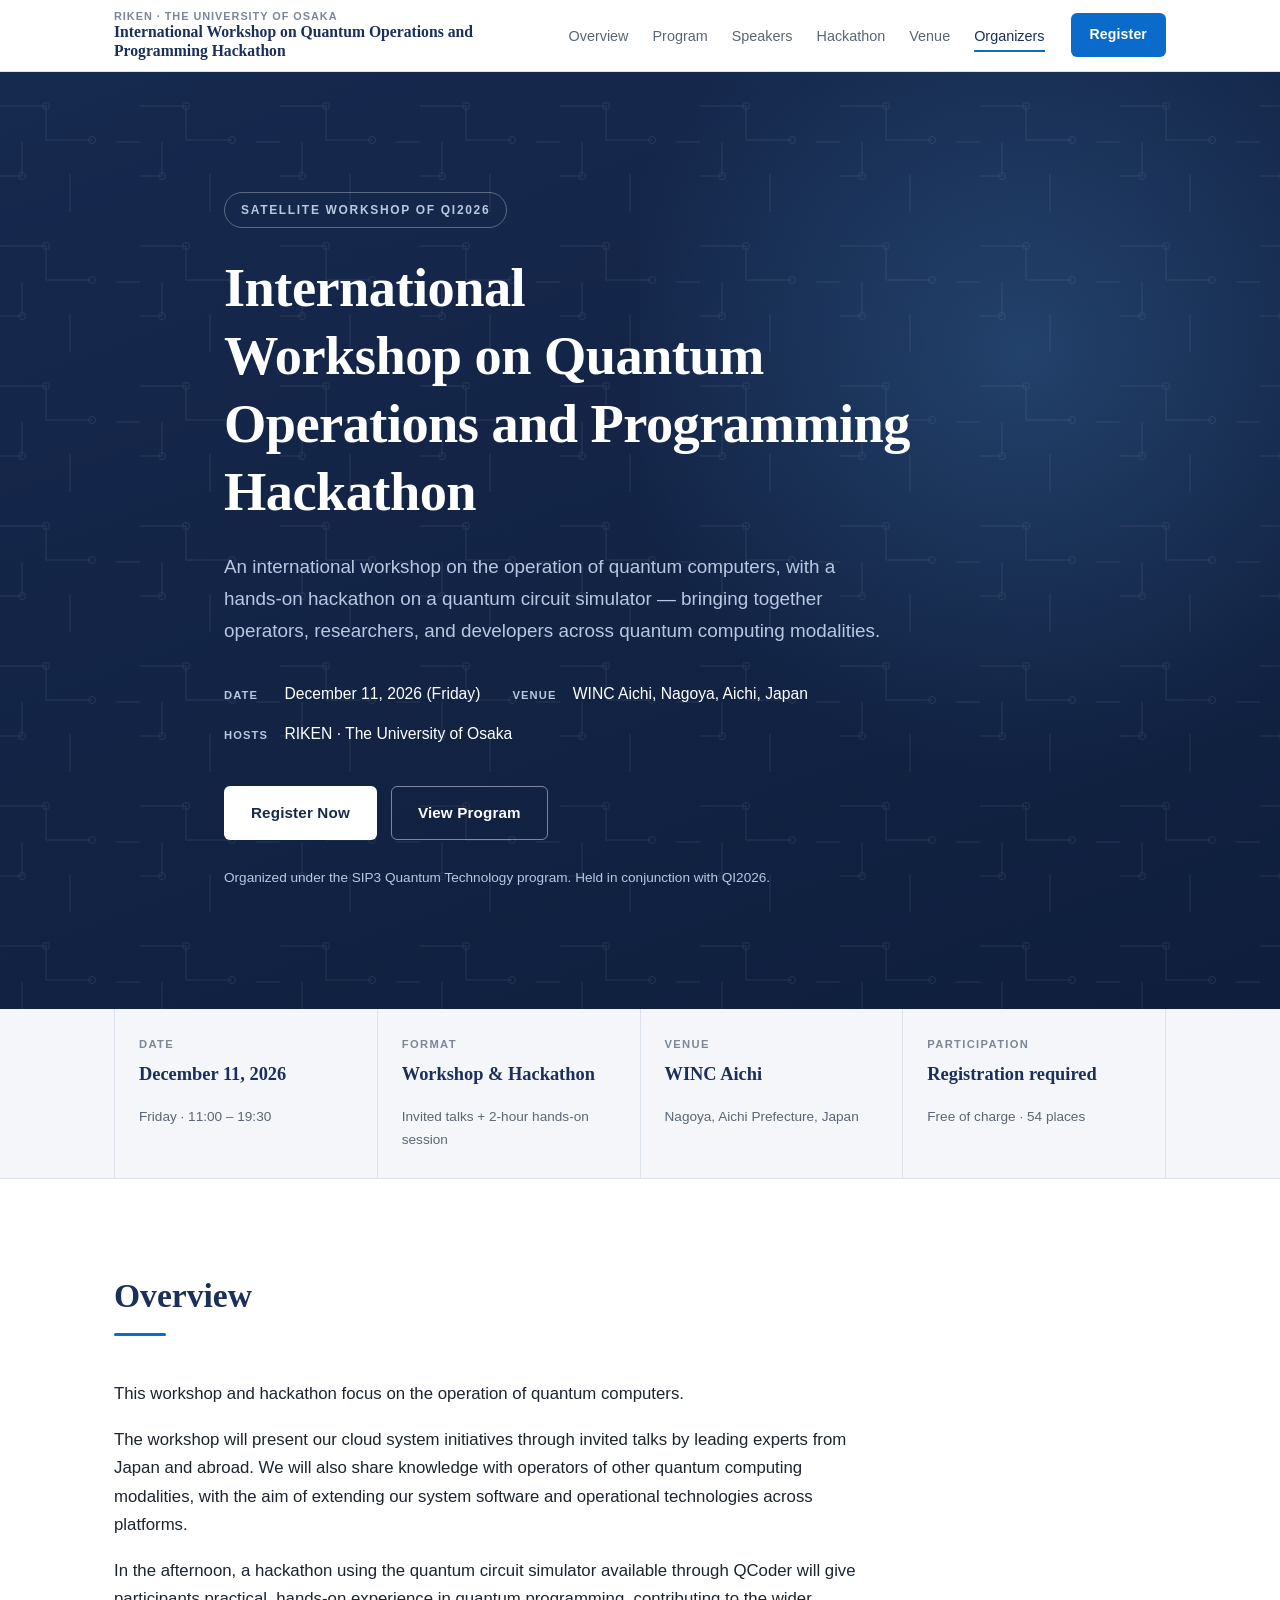
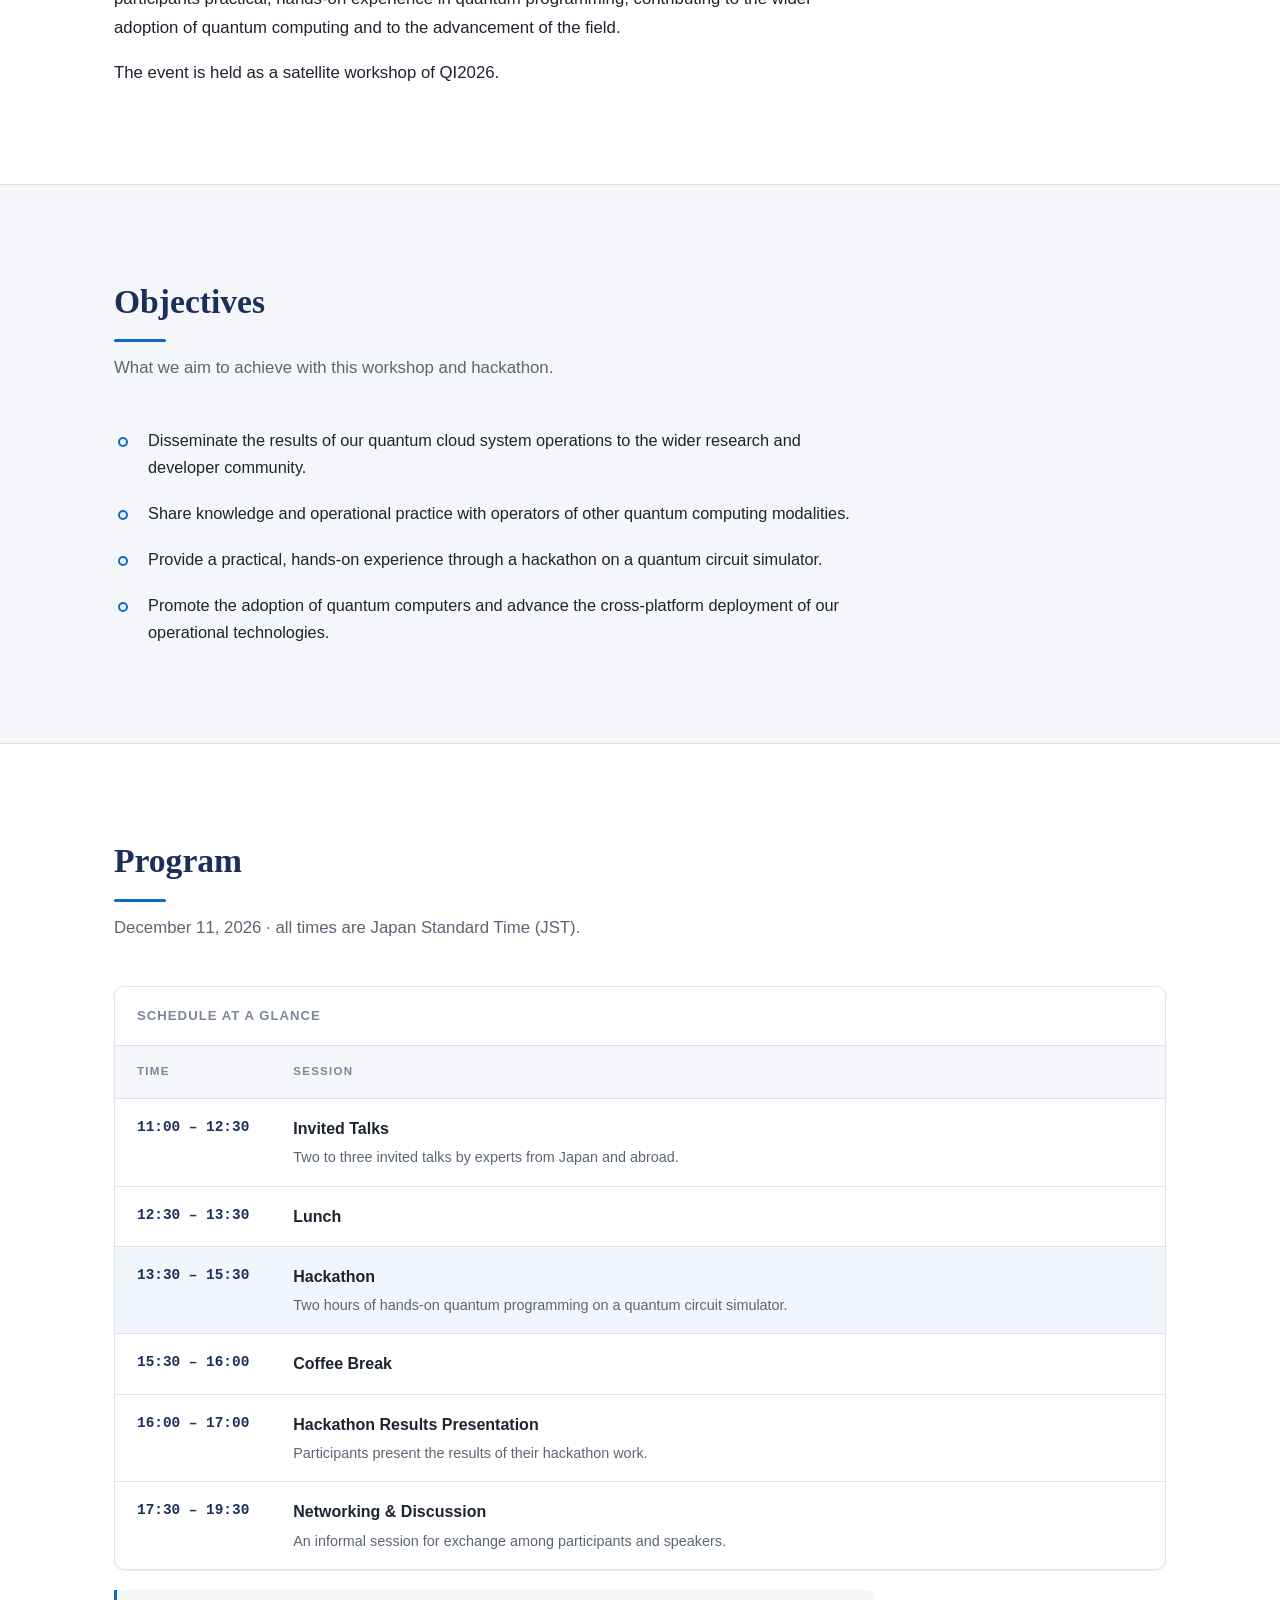
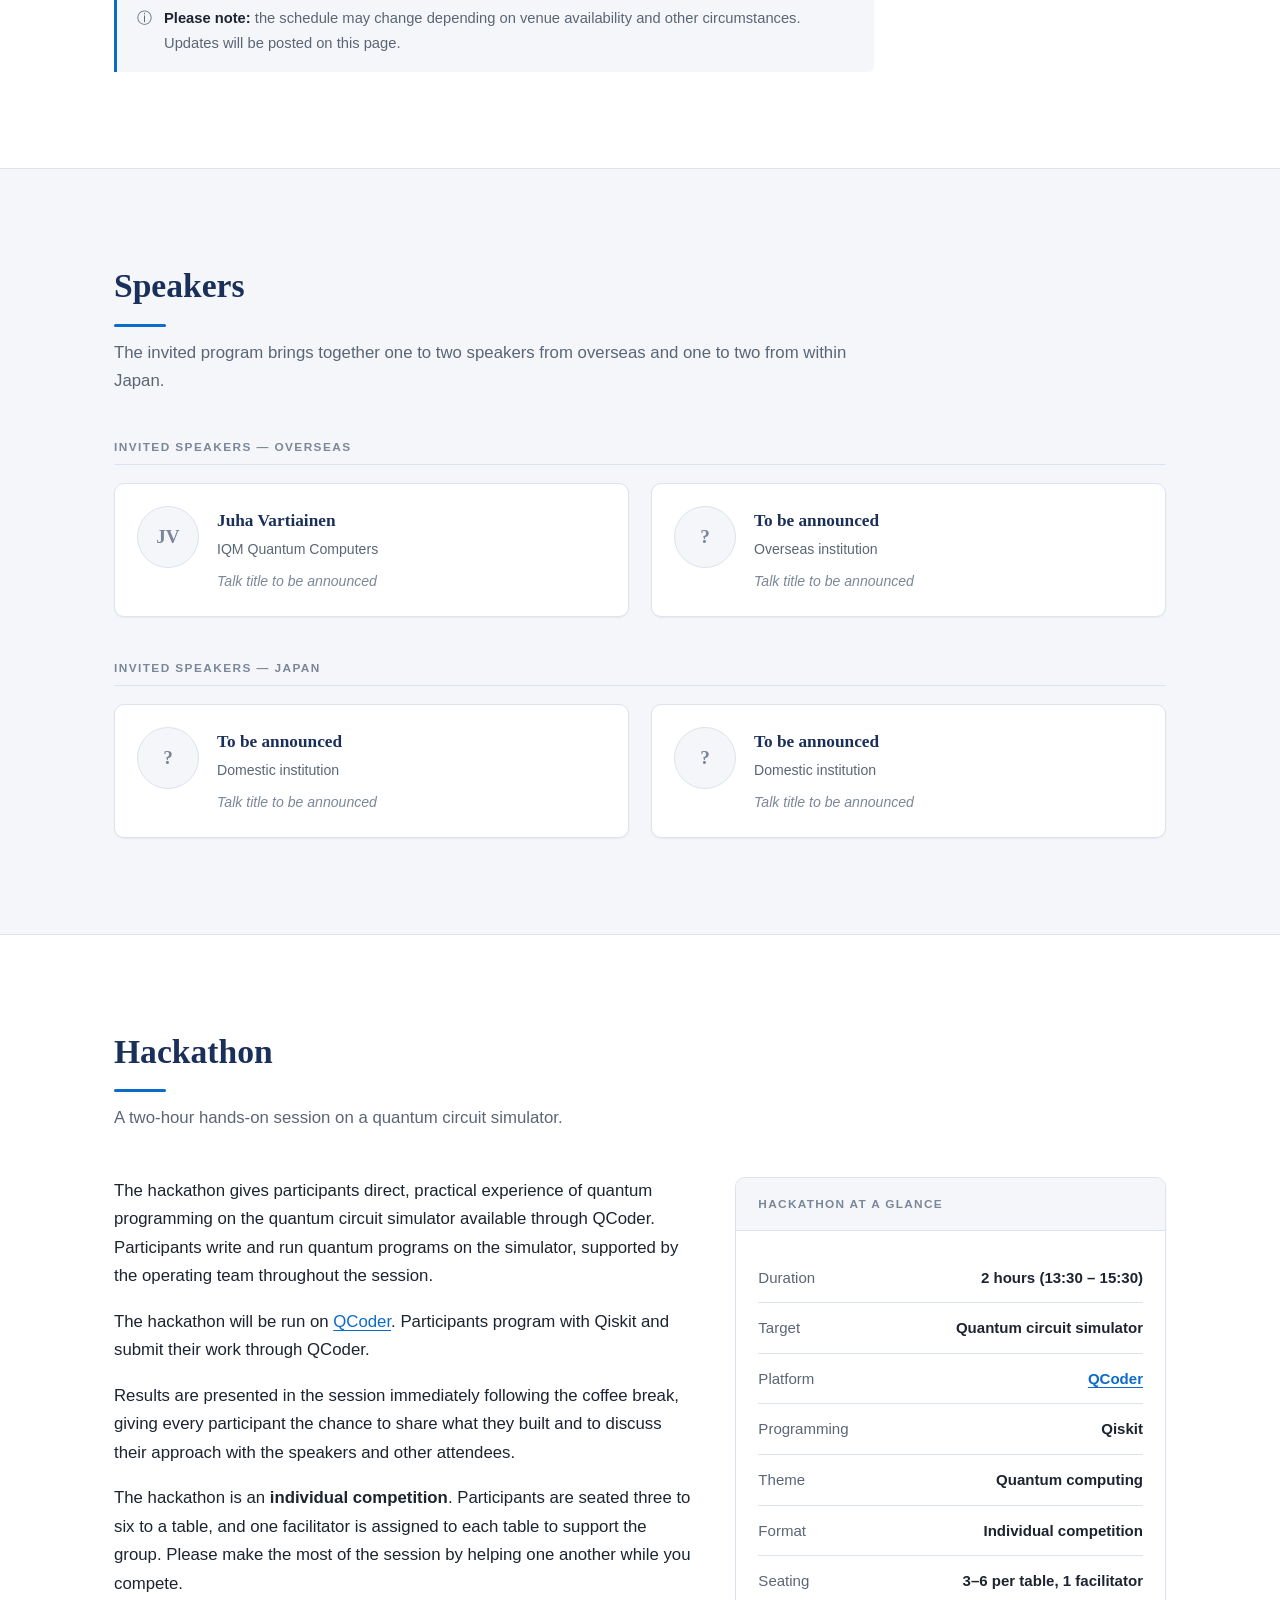
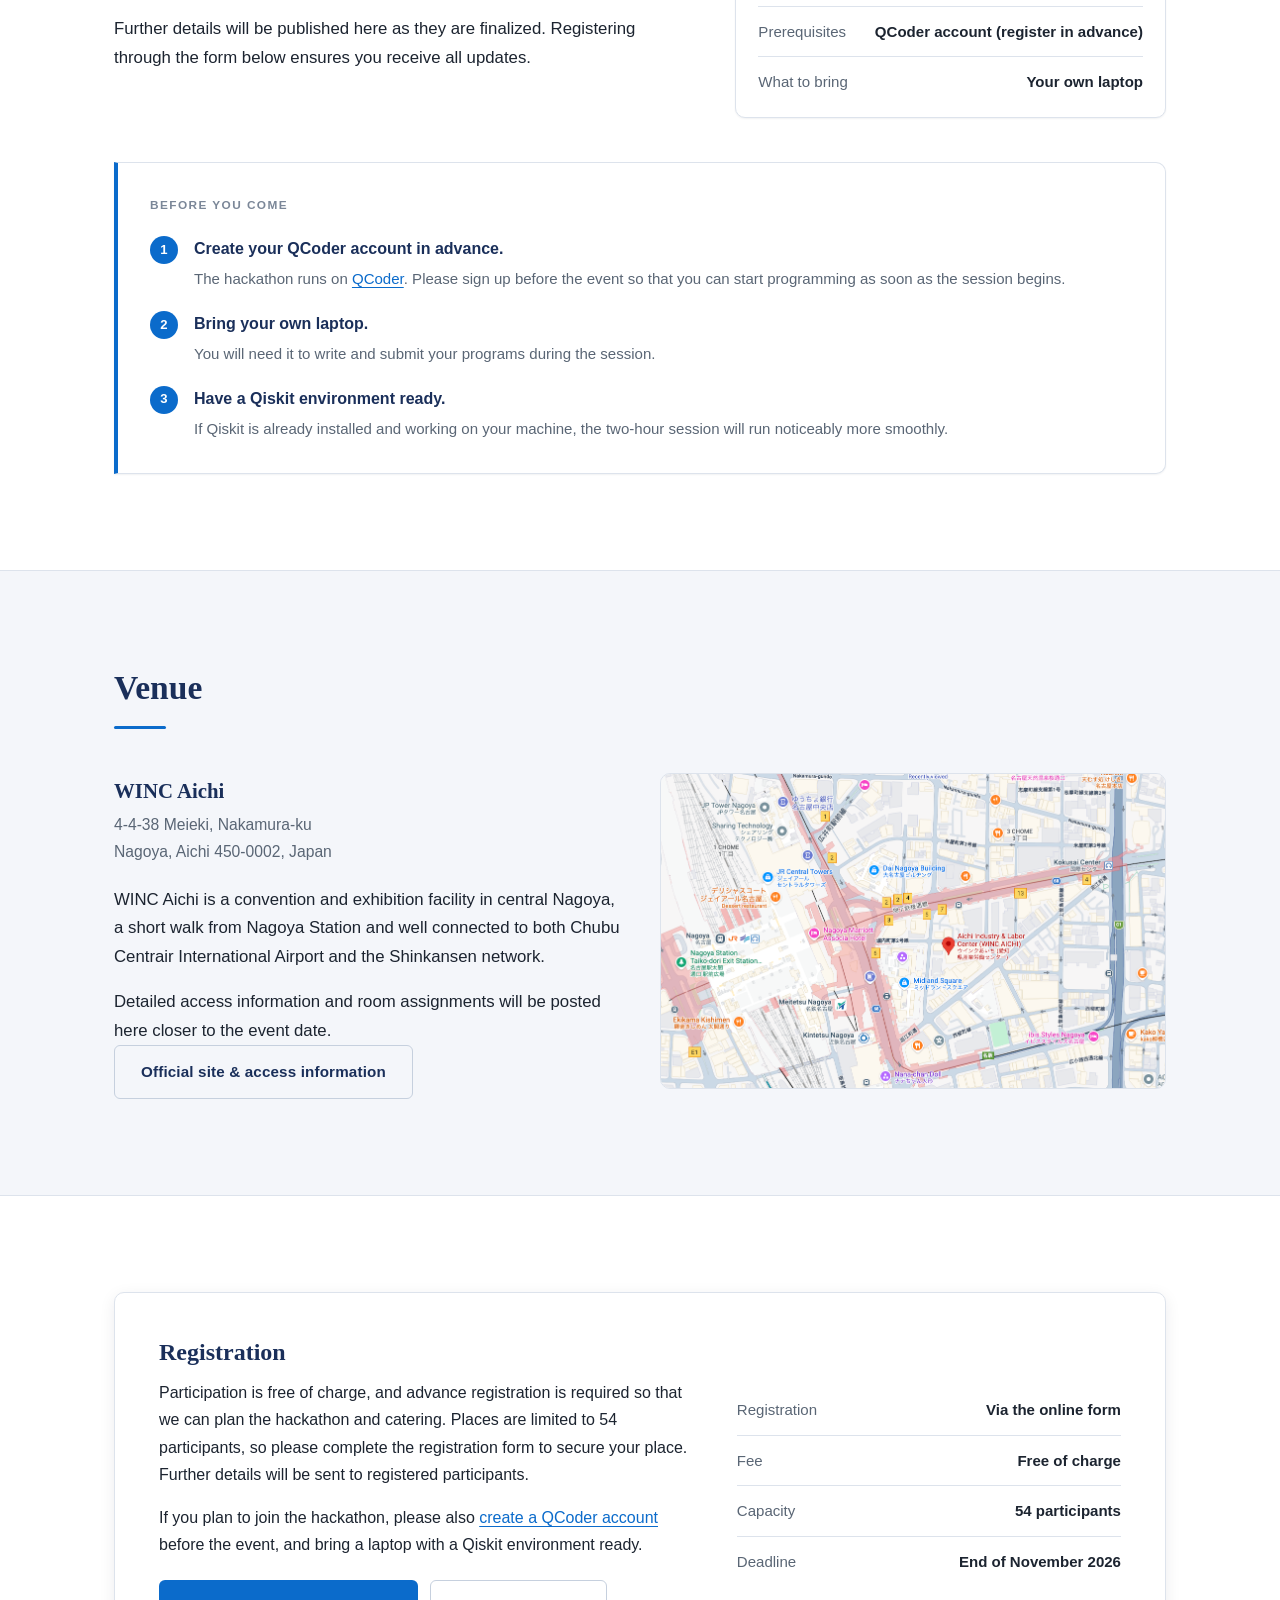
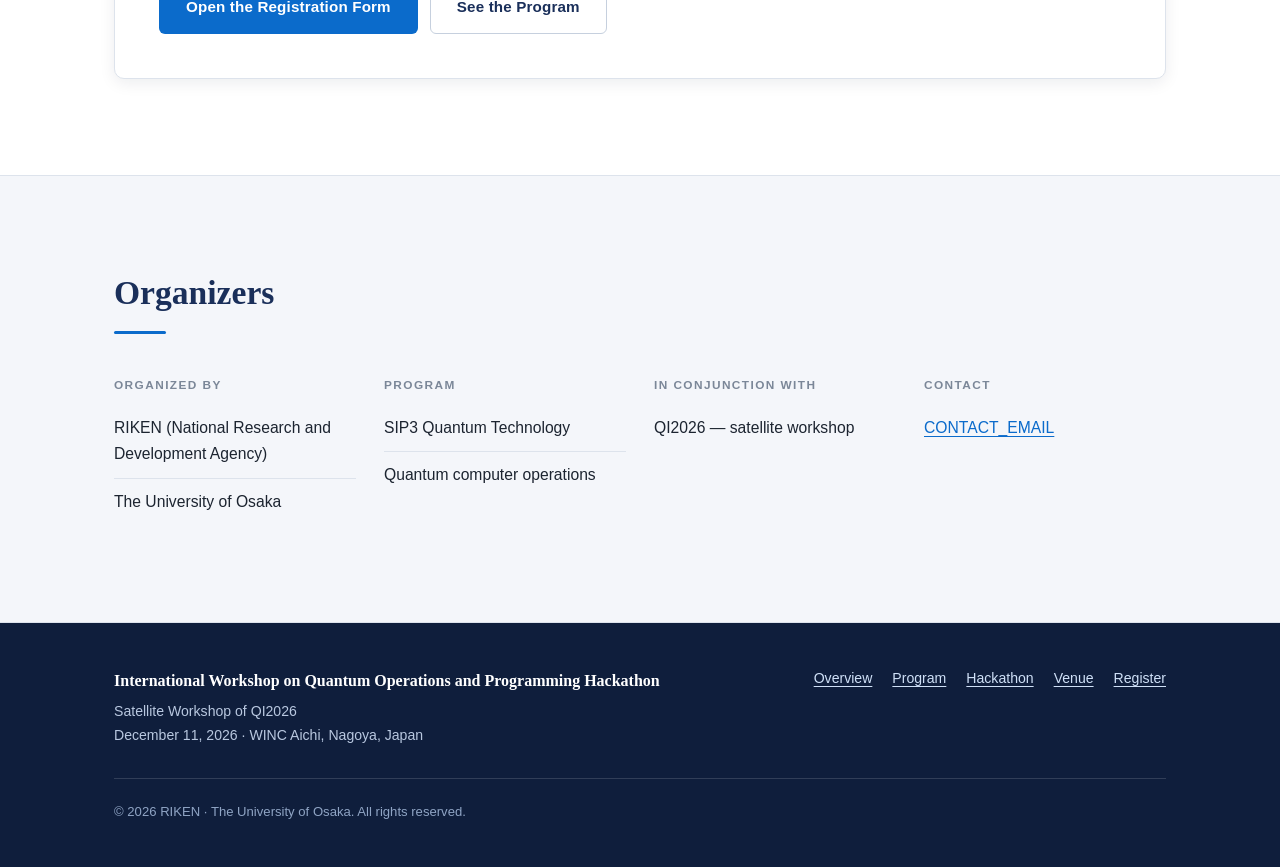
==== commit d4c8e7a5: "remove domestic/superconducting restriction from quantum computer operations wording" ====
--- a/index.html
+++ b/index.html
@@ -14,7 +14,7 @@
      =================================================================== -->
 
 <title>International Workshop on Quantum Operations and Programming Hackathon | Satellite Workshop of QI2026</title>
-<meta name="description" content="An international workshop on operating Japan's domestic superconducting quantum computers and a hands-on hackathon on a quantum circuit simulator. Invited talks, a hackathon, and a networking session. December 11, 2026, WINC Aichi, Nagoya, Japan. A satellite workshop of QI2026.">
+<meta name="description" content="An international workshop on quantum computer operations and a hands-on hackathon on a quantum circuit simulator. Invited talks, a hackathon, and a networking session. December 11, 2026, WINC Aichi, Nagoya, Japan. A satellite workshop of QI2026.">
 
 <link rel="canonical" href="https://example.org/qi2026-wsh/">
 
@@ -75,10 +75,9 @@
       <h1>International Workshop on Quantum<br>Operations and Programming Hackathon</h1>
 
       <p class="hero__summary">
-        An international workshop on the operation of Japan&rsquo;s domestic
-        superconducting quantum computers, with a hands-on hackathon on a quantum
-        circuit simulator &mdash; bringing together operators, researchers, and
-        developers across quantum computing modalities.
+        An international workshop on the operation of quantum computers, with a
+        hands-on hackathon on a quantum circuit simulator &mdash; bringing together
+        operators, researchers, and developers across quantum computing modalities.
       </p>
 
       <ul class="hero__meta">
@@ -144,9 +143,7 @@
 
       <div class="prose">
         <p class="lead">
-          This workshop and hackathon focus on the operation of Japan&rsquo;s domestic
-          superconducting quantum computers developed under the SIP3 Quantum
-          Technology program.
+          This workshop and hackathon focus on the operation of quantum computers.
         </p>
 
         <p>
@@ -193,8 +190,8 @@
           circuit simulator.
         </li>
         <li>
-          Promote the adoption of Japan&rsquo;s domestic quantum computers and advance
-          the cross-platform deployment of our operational technologies.
+          Promote the adoption of quantum computers and advance the cross-platform
+          deployment of our operational technologies.
         </li>
       </ul>
     </div>
@@ -566,7 +563,7 @@
           <h3>Program</h3>
           <ul>
             <li>SIP3 Quantum Technology</li>
-            <li>Domestic superconducting quantum computer operations</li>
+            <li>Quantum computer operations</li>
           </ul>
         </div>
 
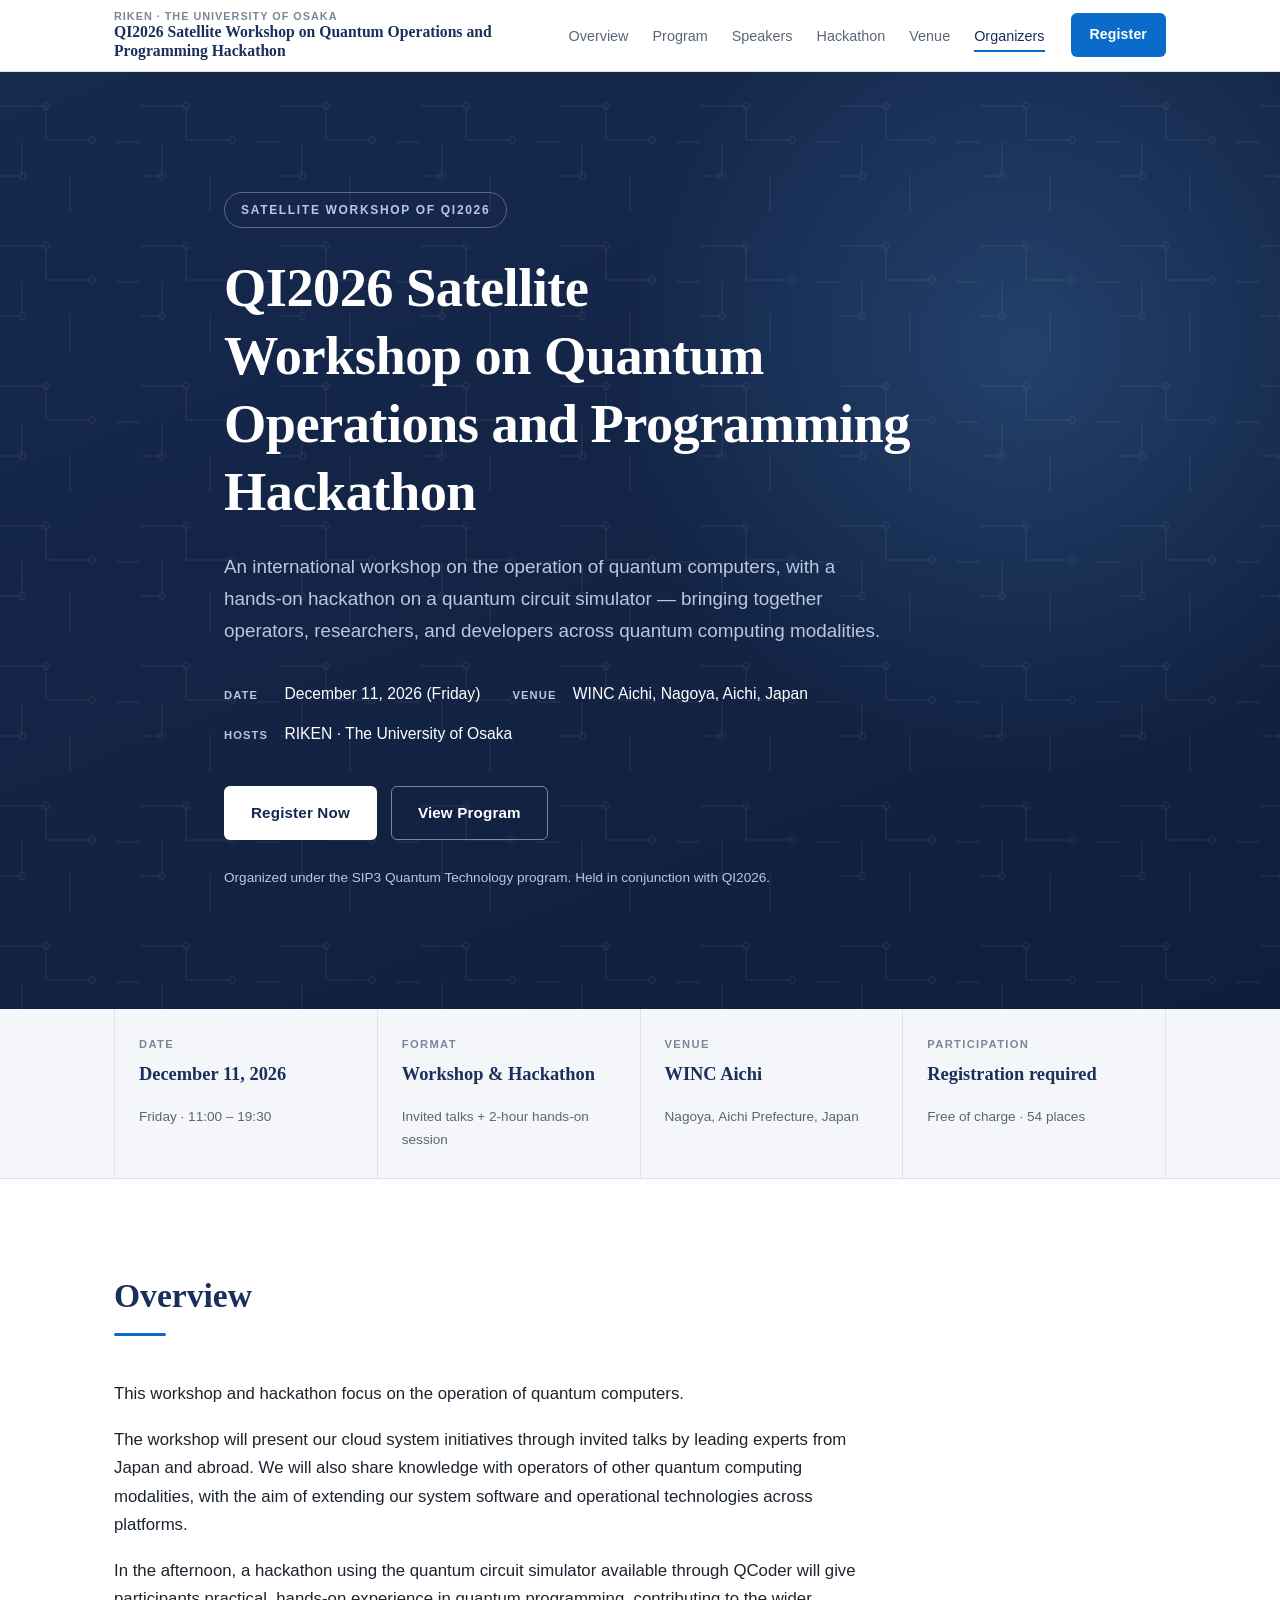
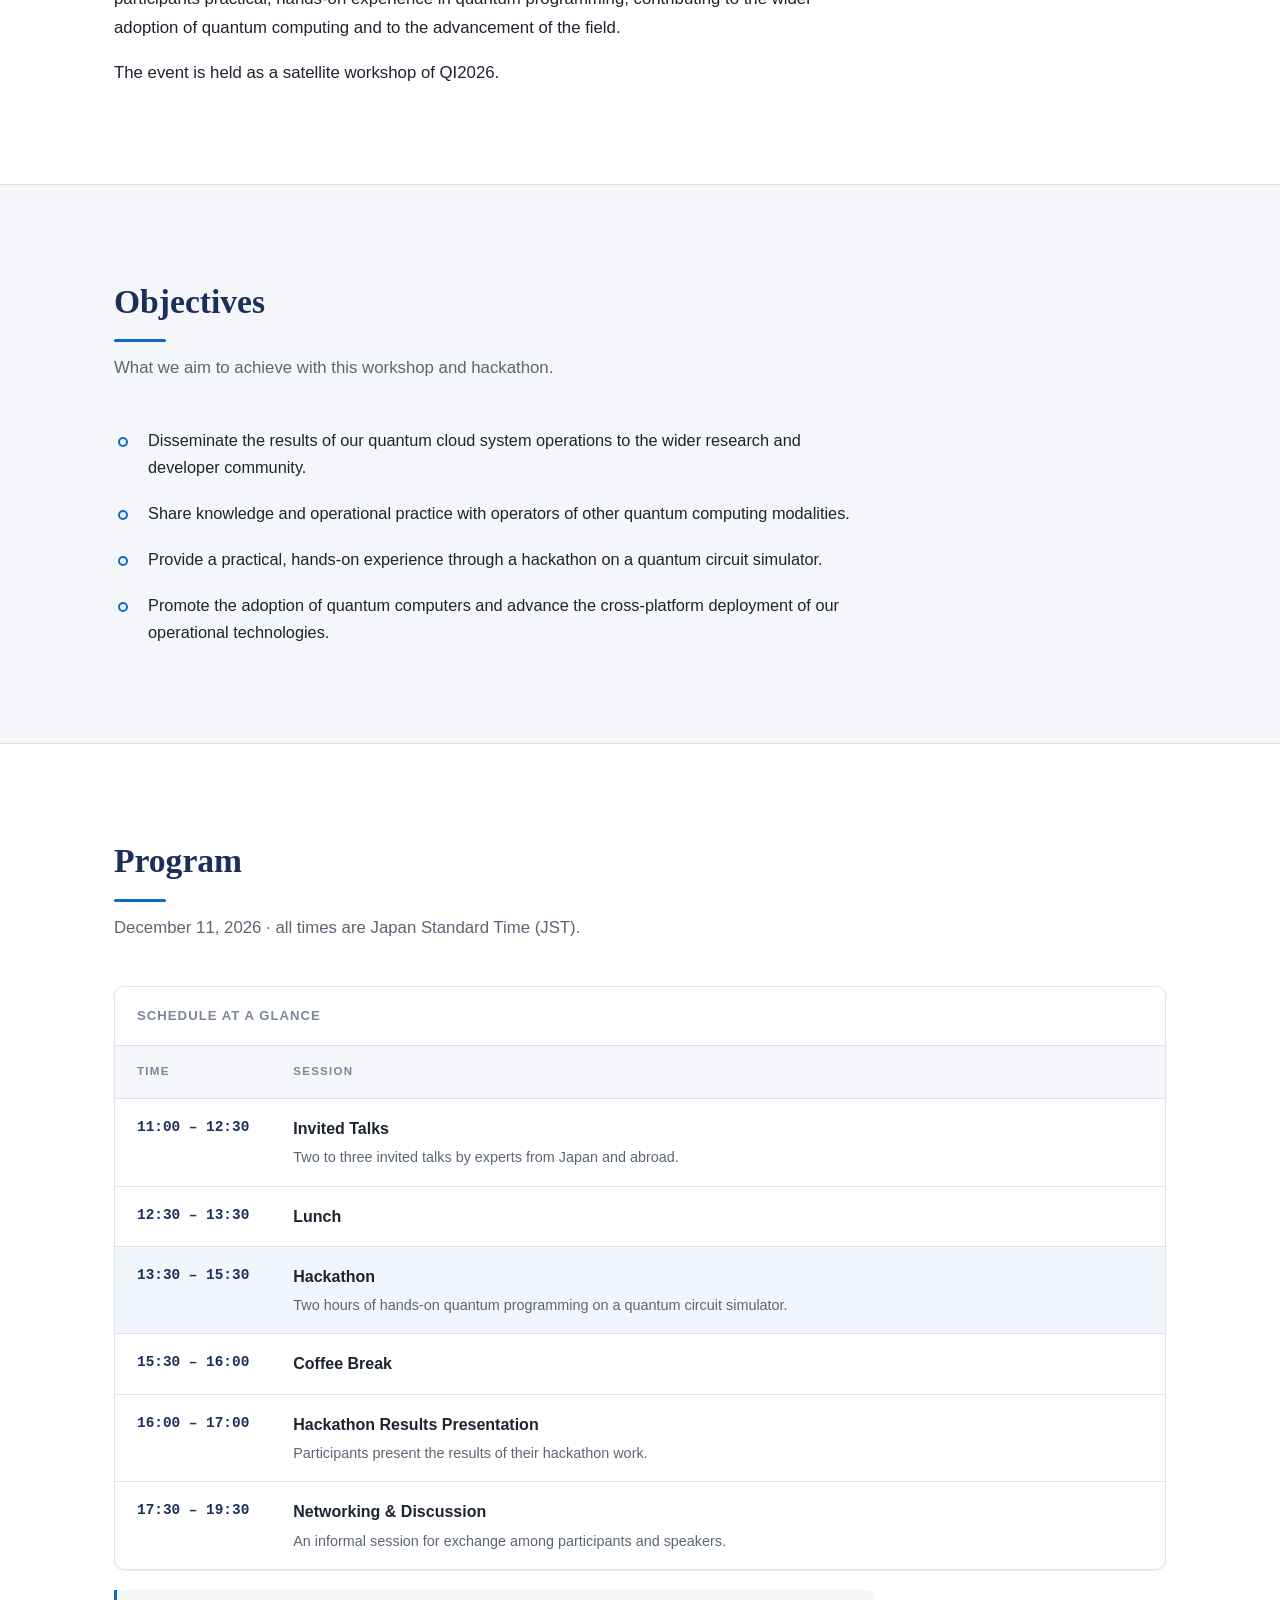
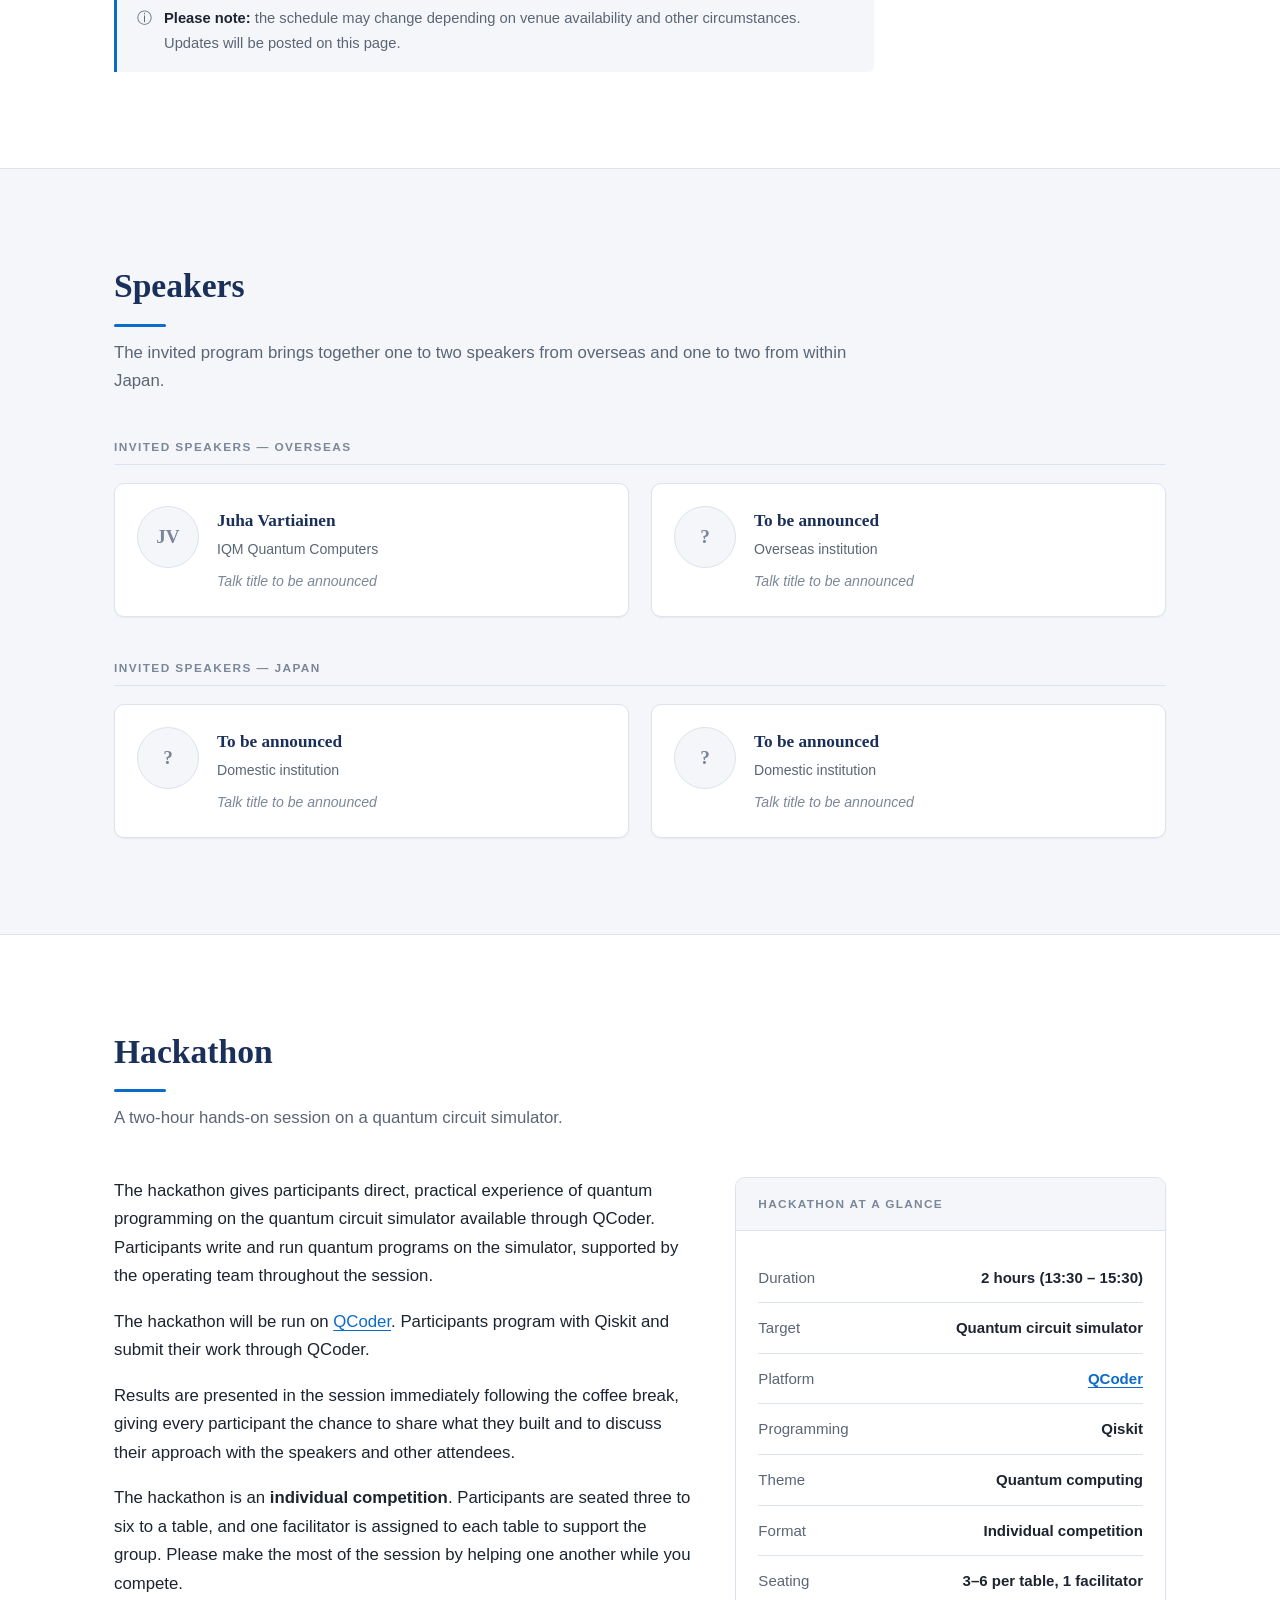
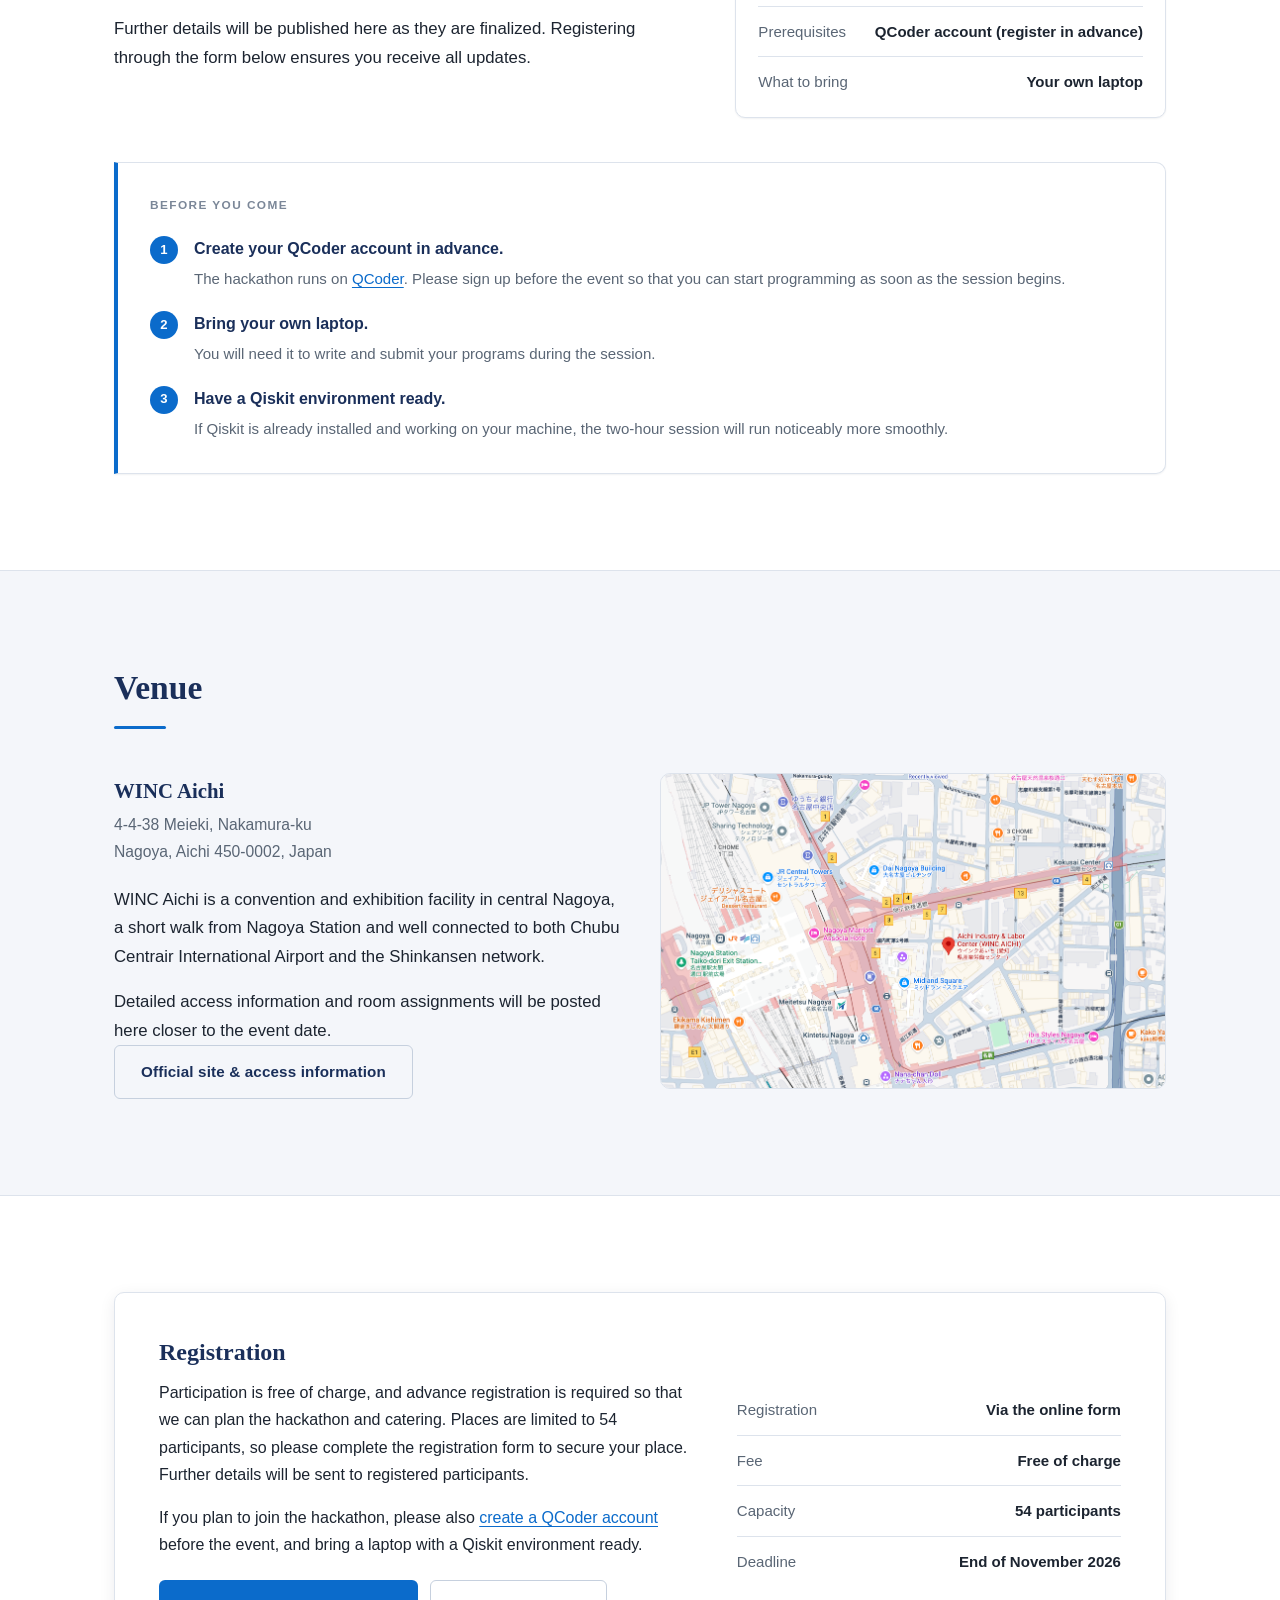
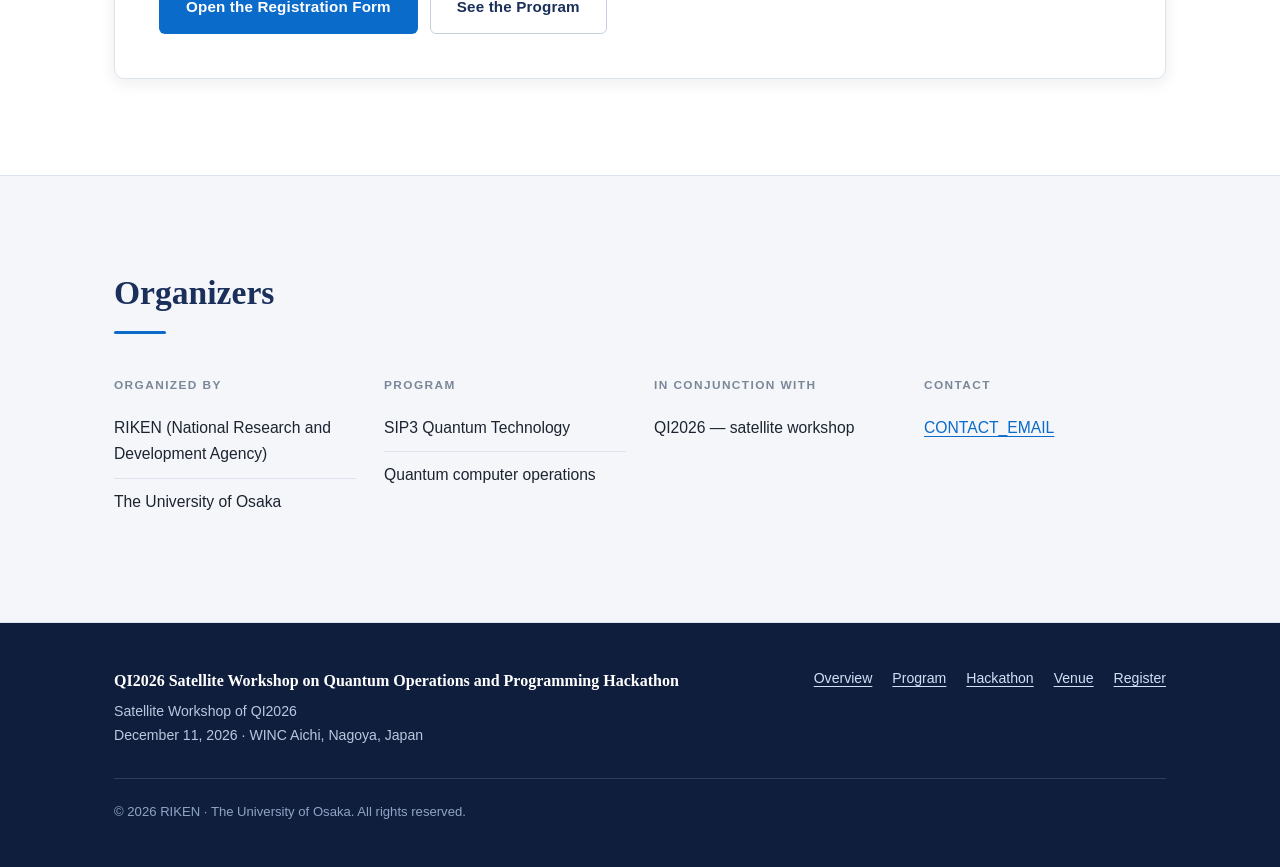
==== commit f3bcbfb5: "title" ====
--- a/index.html
+++ b/index.html
@@ -6,28 +6,27 @@
 
 <!-- ===================================================================
      REPLACE BEFORE PUBLISHING
-     1. Registration form URL  -> search for "forms.gle" (1 place)
-     2. Canonical / OGP URL    -> search for "example.org" (3 places)
-     3. Speaker details        -> search for "To be announced"
-     4. Venue address          -> search for "4-4-38"
-     5. Contact e-mail         -> search for "CONTACT_EMAIL" (2 places)
+     1. Canonical / OGP URL    -> search for "example.org" (3 places)
+     2. Speaker details        -> search for "To be announced"
+     3. Venue address          -> search for "4-4-38"
+     4. Contact e-mail         -> search for "CONTACT_EMAIL" (2 places)
      =================================================================== -->
 
-<title>International Workshop on Quantum Operations and Programming Hackathon | Satellite Workshop of QI2026</title>
+<title>QI2026 Satellite Workshop on Quantum Operations and Programming Hackathon | Satellite Workshop of QI2026</title>
 <meta name="description" content="An international workshop on quantum computer operations and a hands-on hackathon on a quantum circuit simulator. Invited talks, a hackathon, and a networking session. December 11, 2026, WINC Aichi, Nagoya, Japan. A satellite workshop of QI2026.">
 
 <link rel="canonical" href="https://example.org/qi2026-wsh/">
 
 <!-- Open Graph -->
 <meta property="og:type" content="website">
-<meta property="og:title" content="International Workshop on Quantum Operations and Programming Hackathon">
+<meta property="og:title" content="QI2026 Satellite Workshop on Quantum Operations and Programming Hackathon">
 <meta property="og:description" content="International workshop on quantum operations and a hackathon on a quantum circuit simulator. December 11, 2026 — WINC Aichi, Nagoya. Satellite workshop of QI2026.">
 <meta property="og:url" content="https://example.org/qi2026-wsh/">
 <meta property="og:locale" content="en">
 
 <!-- Twitter -->
 <meta name="twitter:card" content="summary_large_image">
-<meta name="twitter:title" content="International Workshop on Quantum Operations and Programming Hackathon">
+<meta name="twitter:title" content="QI2026 Satellite Workshop on Quantum Operations and Programming Hackathon">
 <meta name="twitter:description" content="International workshop on quantum operations and a hackathon on a quantum circuit simulator. December 11, 2026 — WINC Aichi, Nagoya.">
 
 <link rel="stylesheet" href="assets/css/style.css">
@@ -41,7 +40,7 @@
   <div class="container site-header__inner">
     <a class="brand" href="#top">
       <span class="brand__org">RIKEN &middot; The University of Osaka</span>
-      <span class="brand__title">International Workshop on Quantum Operations and Programming Hackathon</span>
+      <span class="brand__title">QI2026 Satellite Workshop on Quantum Operations and Programming Hackathon</span>
     </a>
 
     <nav class="nav" aria-label="Main">
@@ -72,7 +71,7 @@
     <div class="container hero__inner">
       <p class="hero__eyebrow">Satellite Workshop of QI2026</p>
 
-      <h1>International Workshop on Quantum<br>Operations and Programming Hackathon</h1>
+      <h1>QI2026 Satellite Workshop on Quantum<br>Operations and Programming Hackathon</h1>
 
       <p class="hero__summary">
         An international workshop on the operation of quantum computers, with a
@@ -511,8 +510,7 @@
           </p>
 
           <div class="register__actions">
-            <!-- TODO: replace with the live Google Form URL -->
-            <a class="btn btn--primary" href="https://forms.gle/XXXXXXXX" target="_blank" rel="noopener noreferrer">
+            <a class="btn btn--primary" href="https://docs.google.com/forms/d/e/1FAIpQLScwicvvDMuYWFQWhmjP0XCl474MEN6DfRmh7FlA802h_ru5bw/viewform" target="_blank" rel="noopener noreferrer">
               Open the Registration Form
             </a>
             <a class="btn btn--outline" href="#program">See the Program</a>
@@ -592,7 +590,7 @@
   <div class="container">
     <div class="site-footer__inner">
       <div>
-        <p class="site-footer__title">International Workshop on Quantum Operations and Programming Hackathon</p>
+        <p class="site-footer__title">QI2026 Satellite Workshop on Quantum Operations and Programming Hackathon</p>
         <p>Satellite Workshop of QI2026<br>
            December 11, 2026 &middot; WINC Aichi, Nagoya, Japan</p>
       </div>
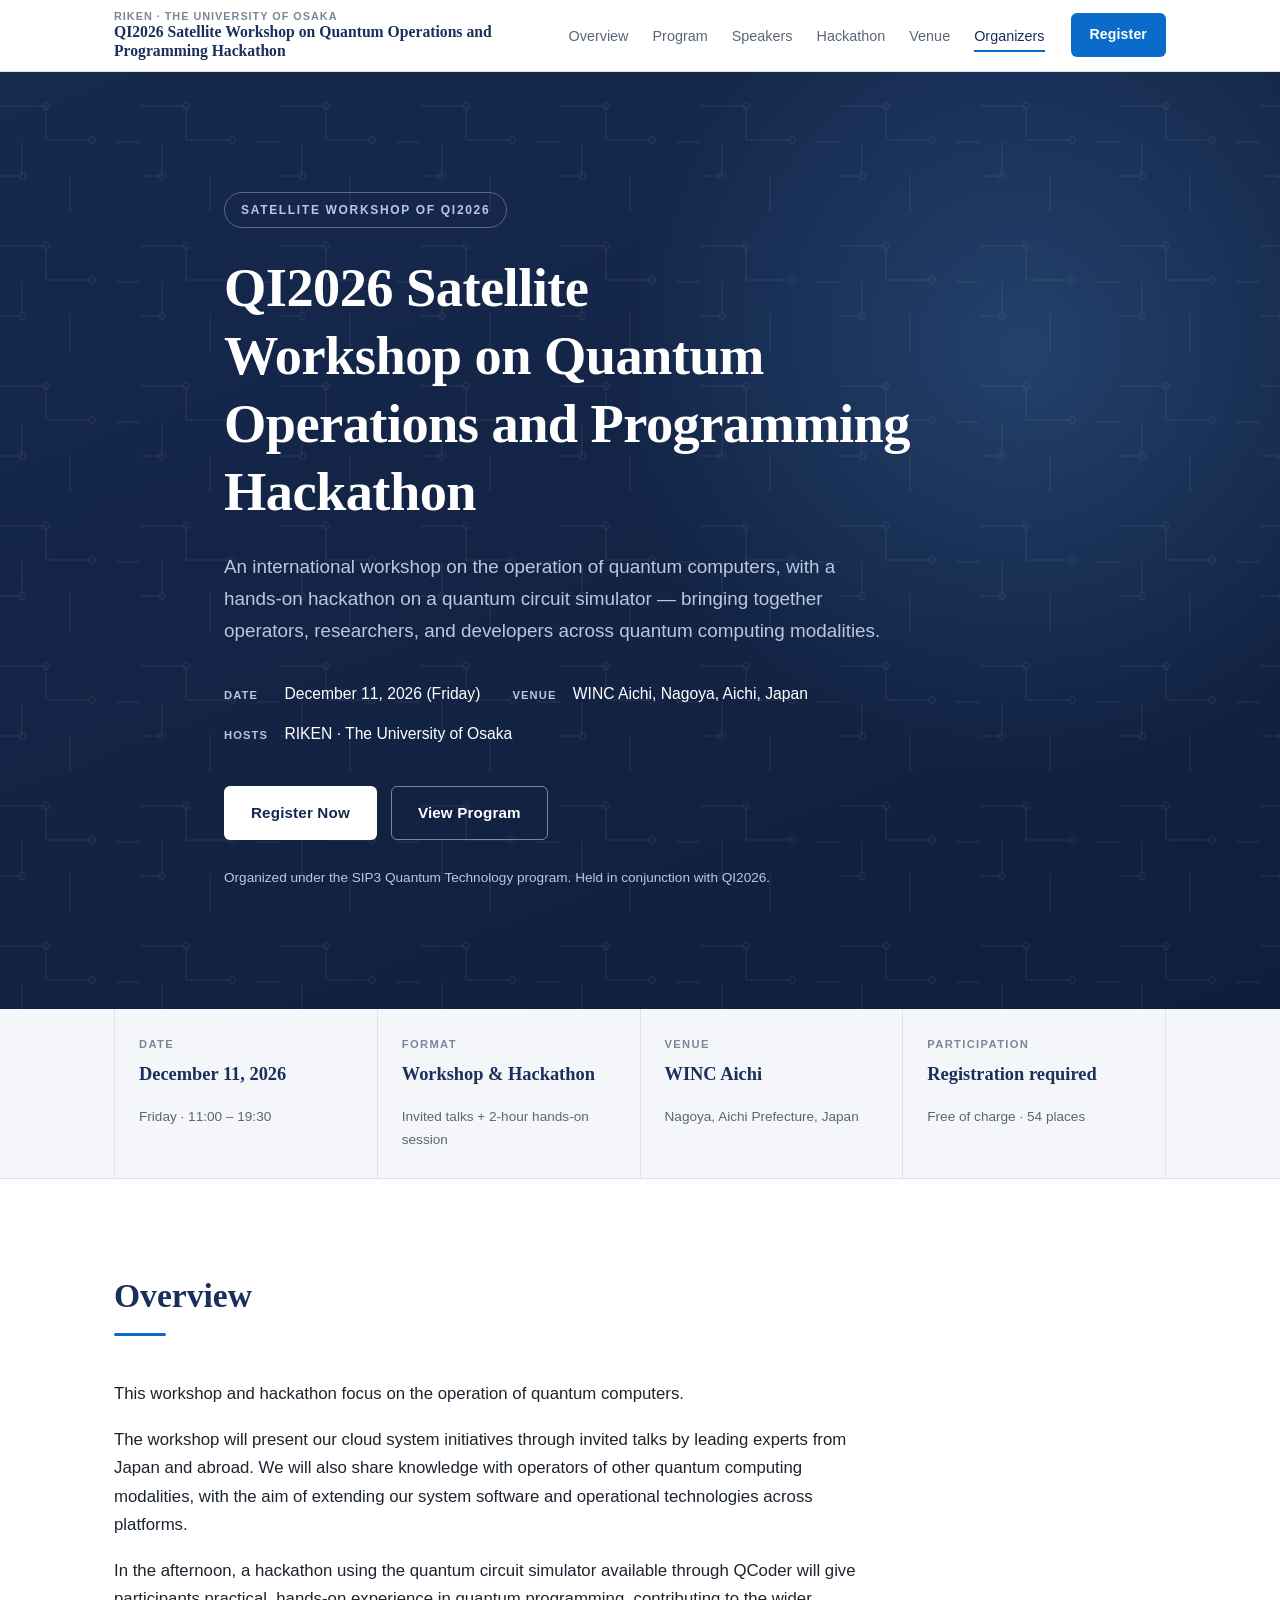
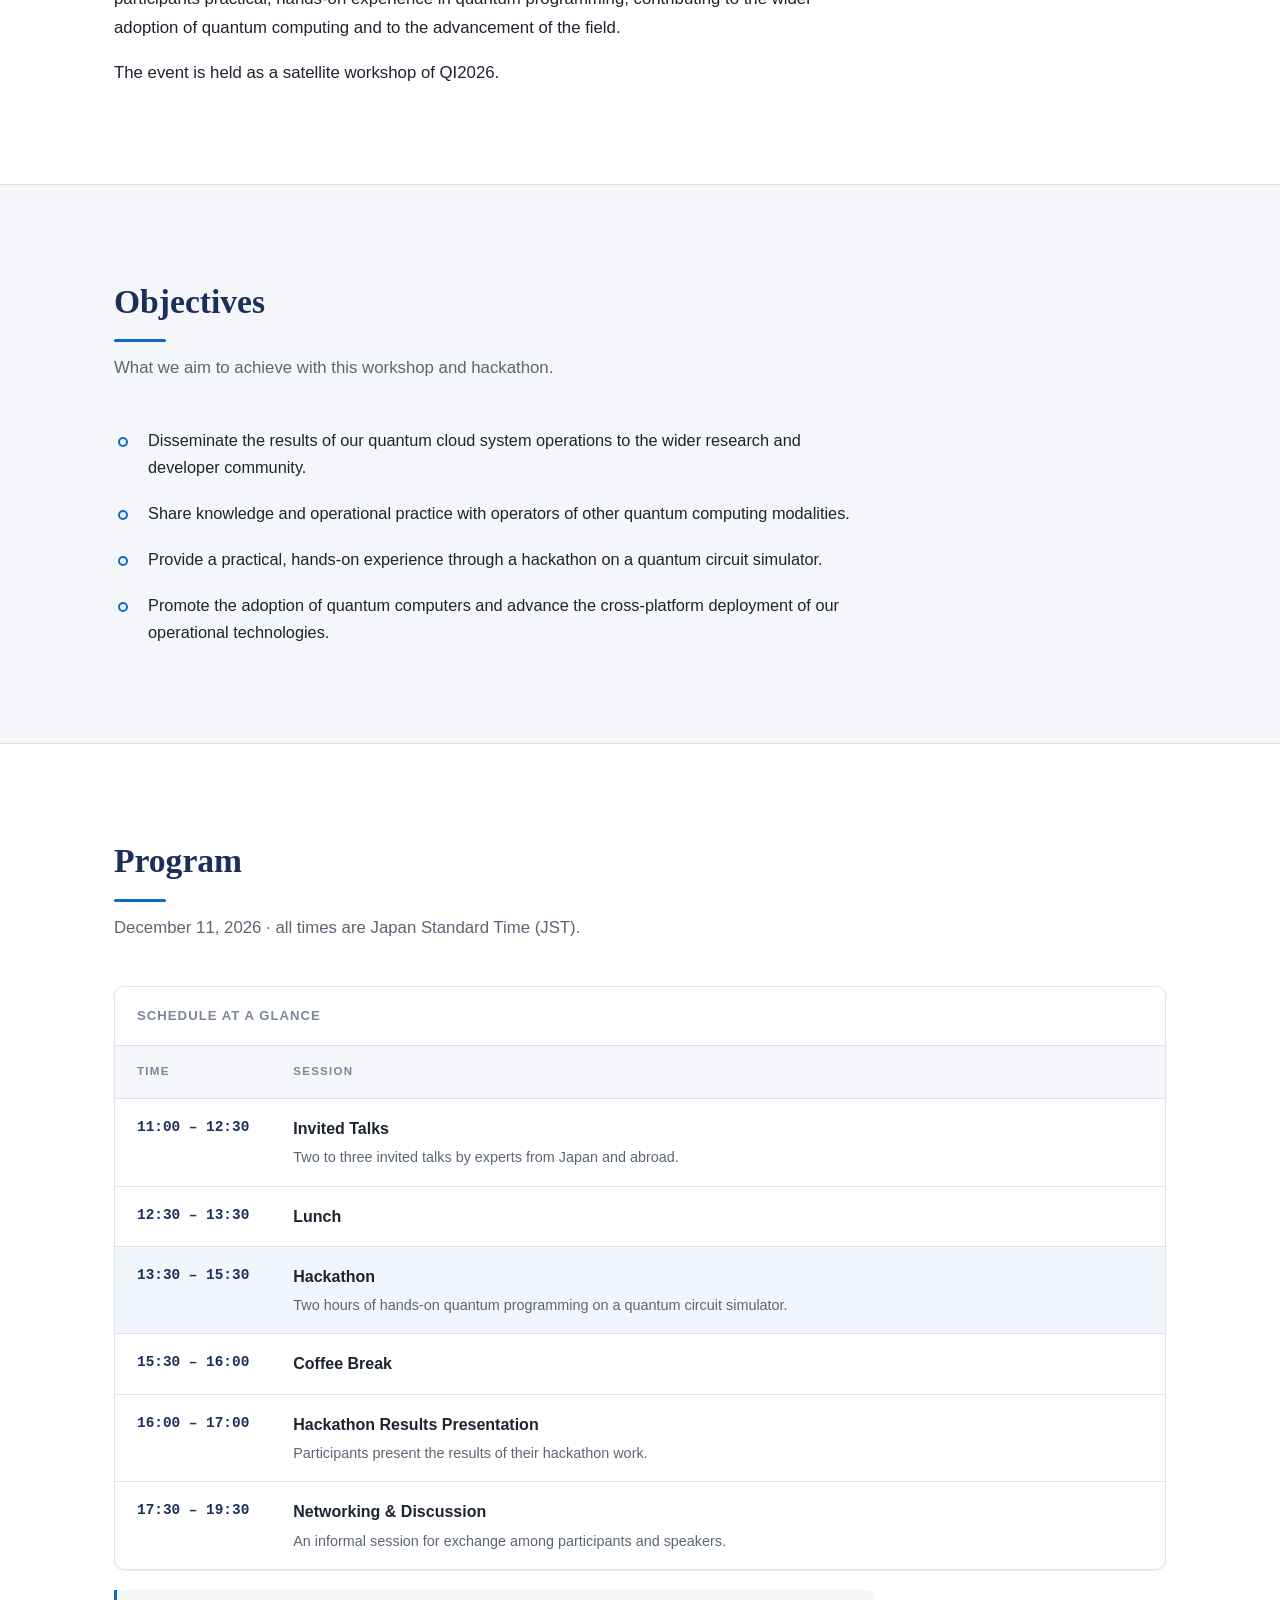
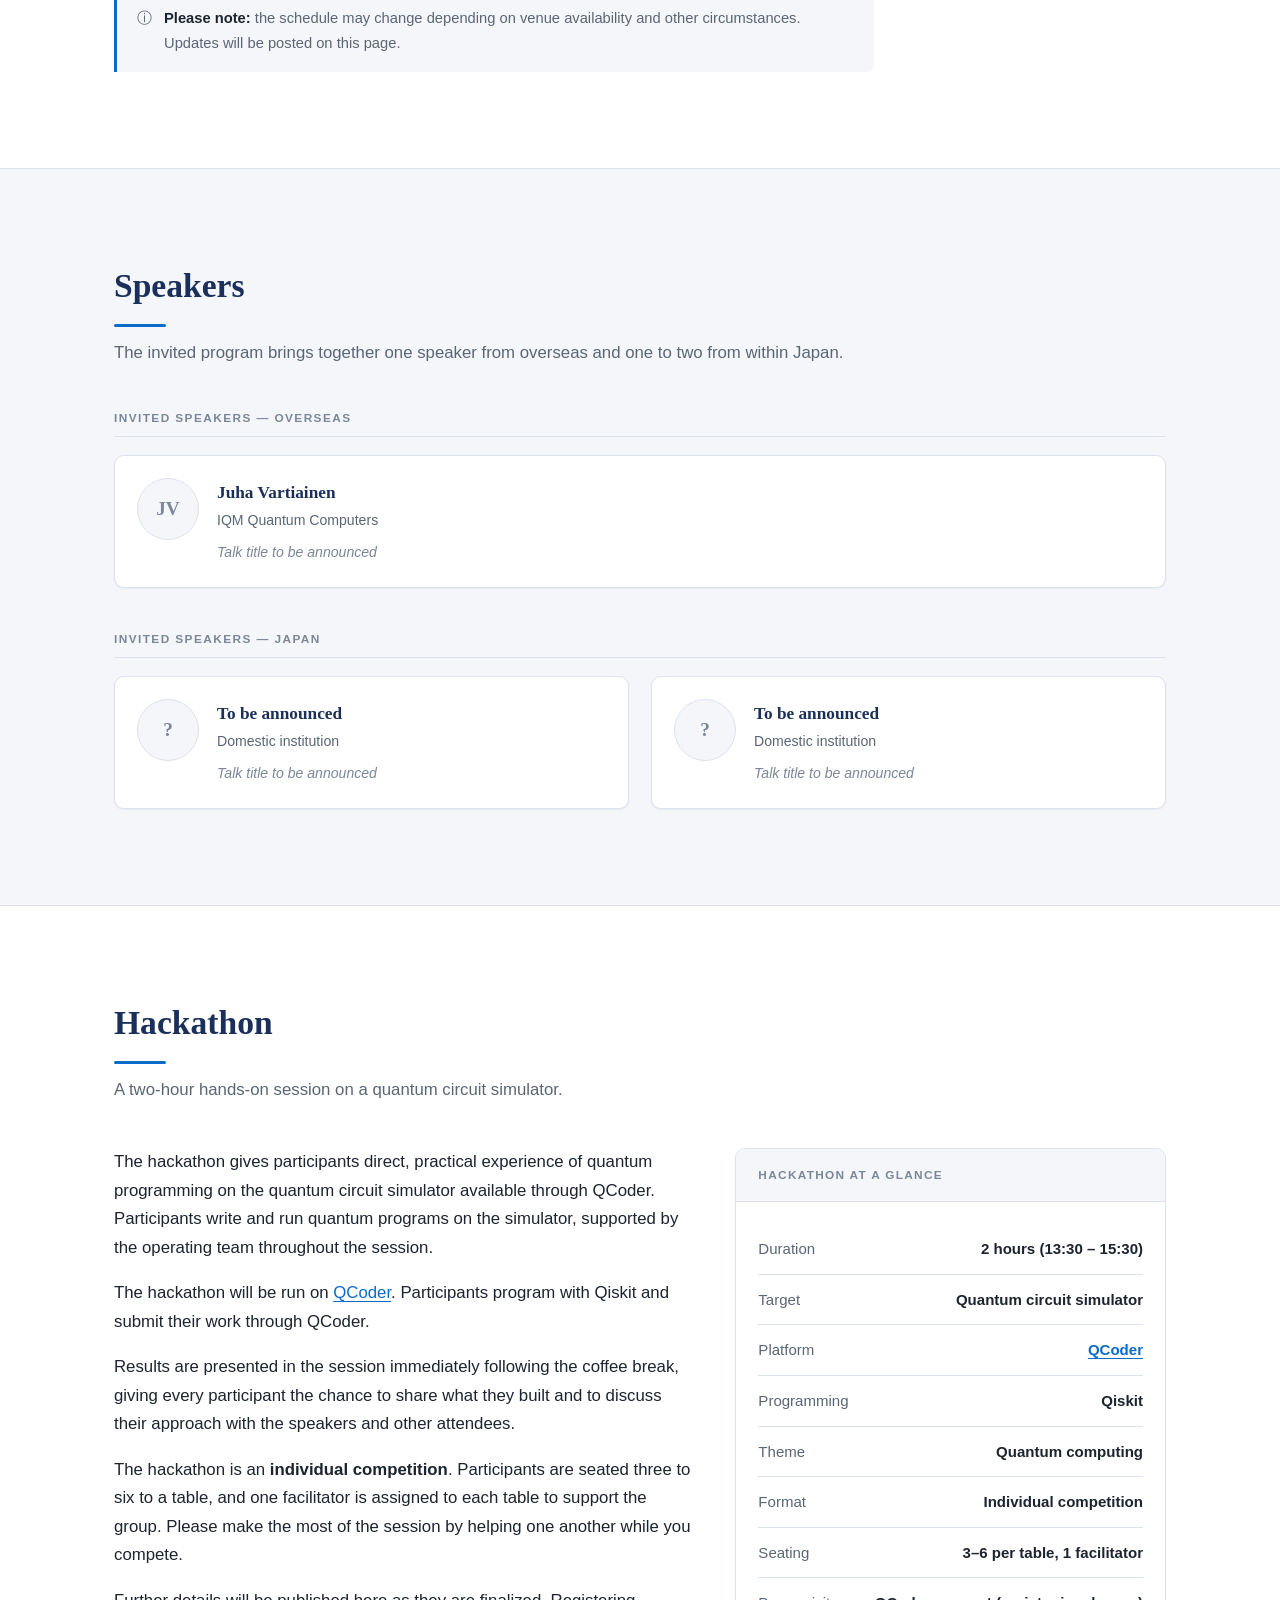
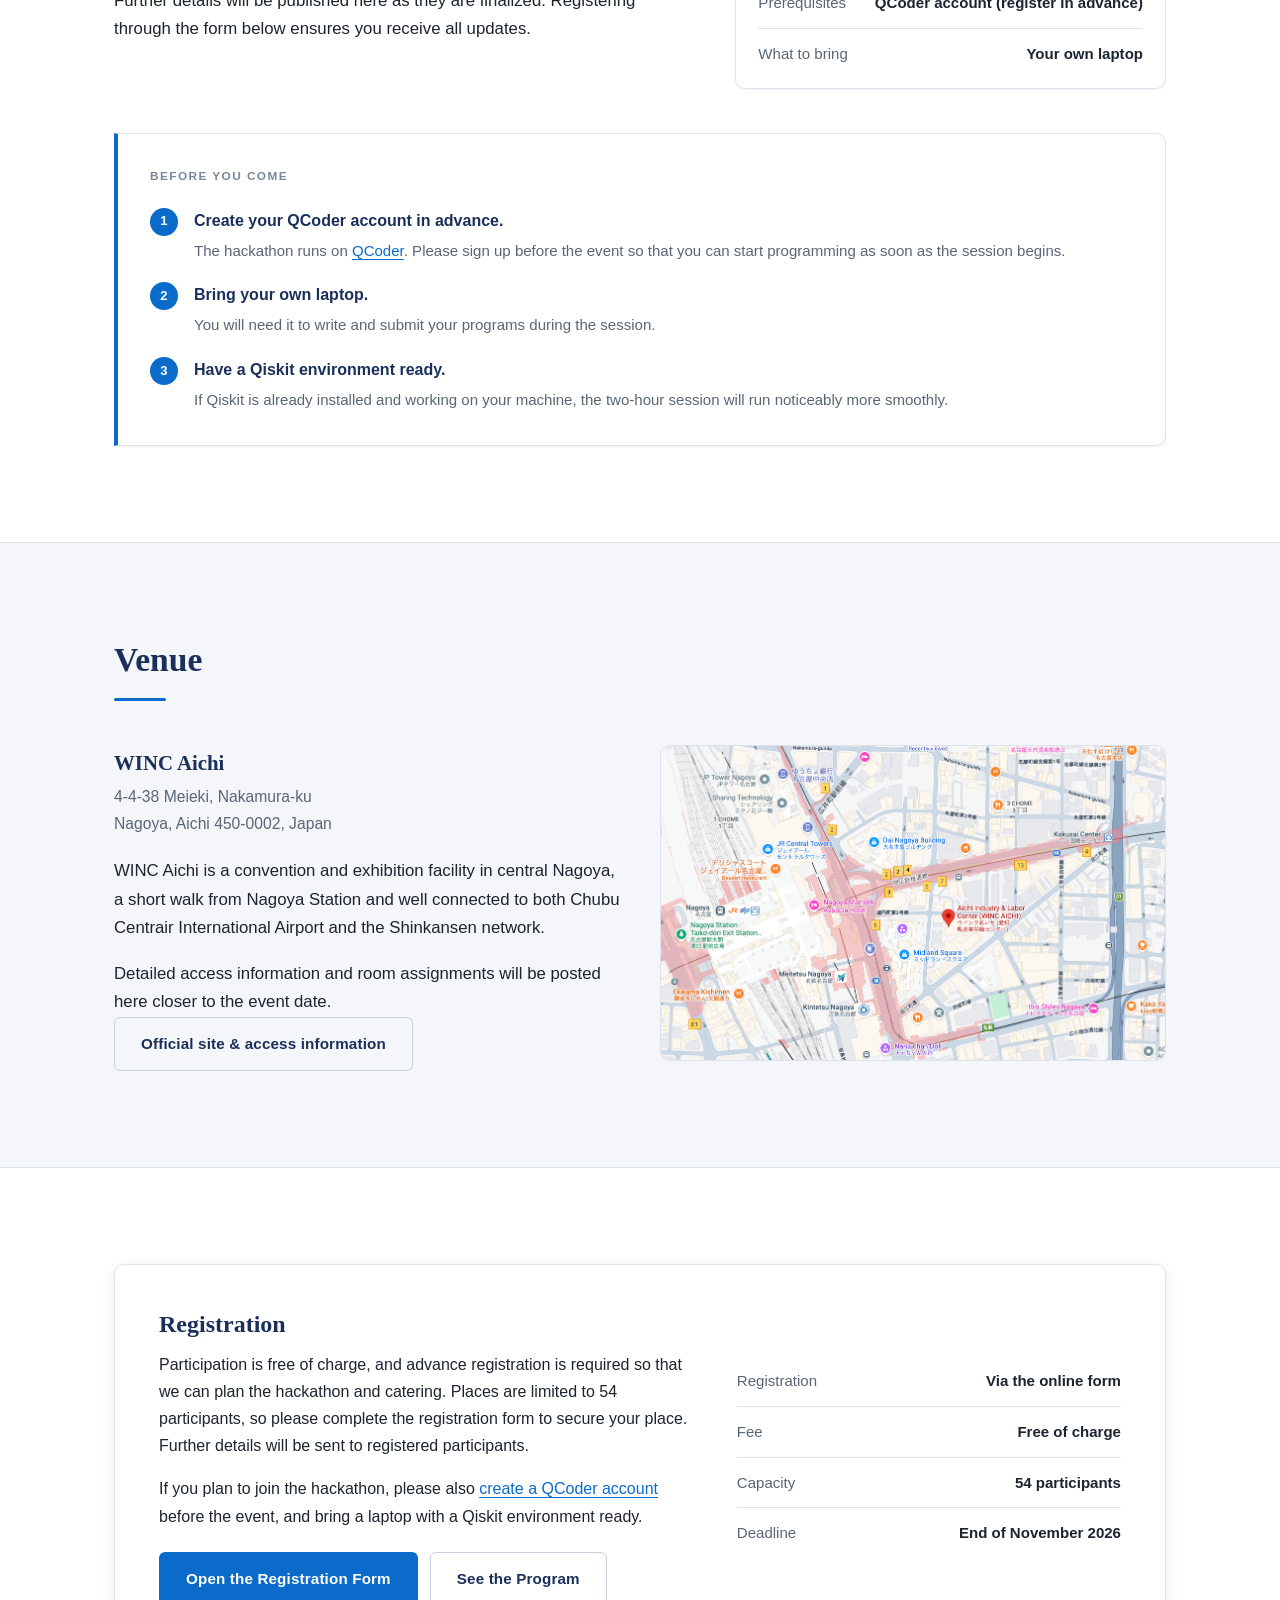
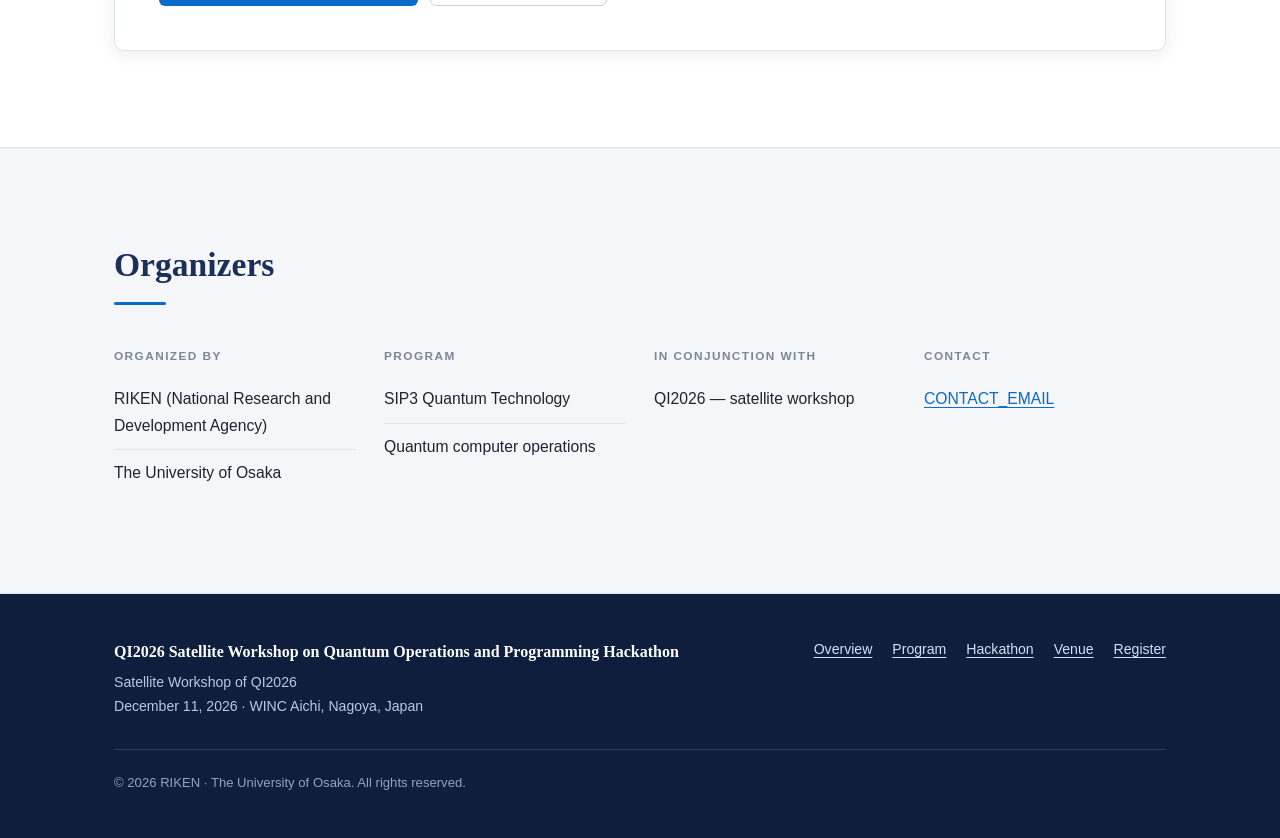
==== commit 588841ce: "limit overseas invited speakers to Juha Vartiainen only" ====
--- a/index.html
+++ b/index.html
@@ -274,7 +274,7 @@
       <div class="section-head">
         <h2>Speakers</h2>
         <p>
-          The invited program brings together one to two speakers from overseas and
+          The invited program brings together one speaker from overseas and
           one to two from within Japan.
         </p>
       </div>
@@ -289,15 +289,6 @@
                 <a href="https://www.linkedin.com/in/vartiainen/" target="_blank" rel="noopener noreferrer">Juha Vartiainen</a>
               </p>
               <p class="speaker__affil">IQM Quantum Computers</p>
-              <p class="speaker__talk">Talk title to be announced</p>
-            </div>
-          </article>
-
-          <article class="speaker">
-            <div class="speaker__avatar" aria-hidden="true">?</div>
-            <div>
-              <p class="speaker__name">To be announced</p>
-              <p class="speaker__affil">Overseas institution</p>
               <p class="speaker__talk">Talk title to be announced</p>
             </div>
           </article>
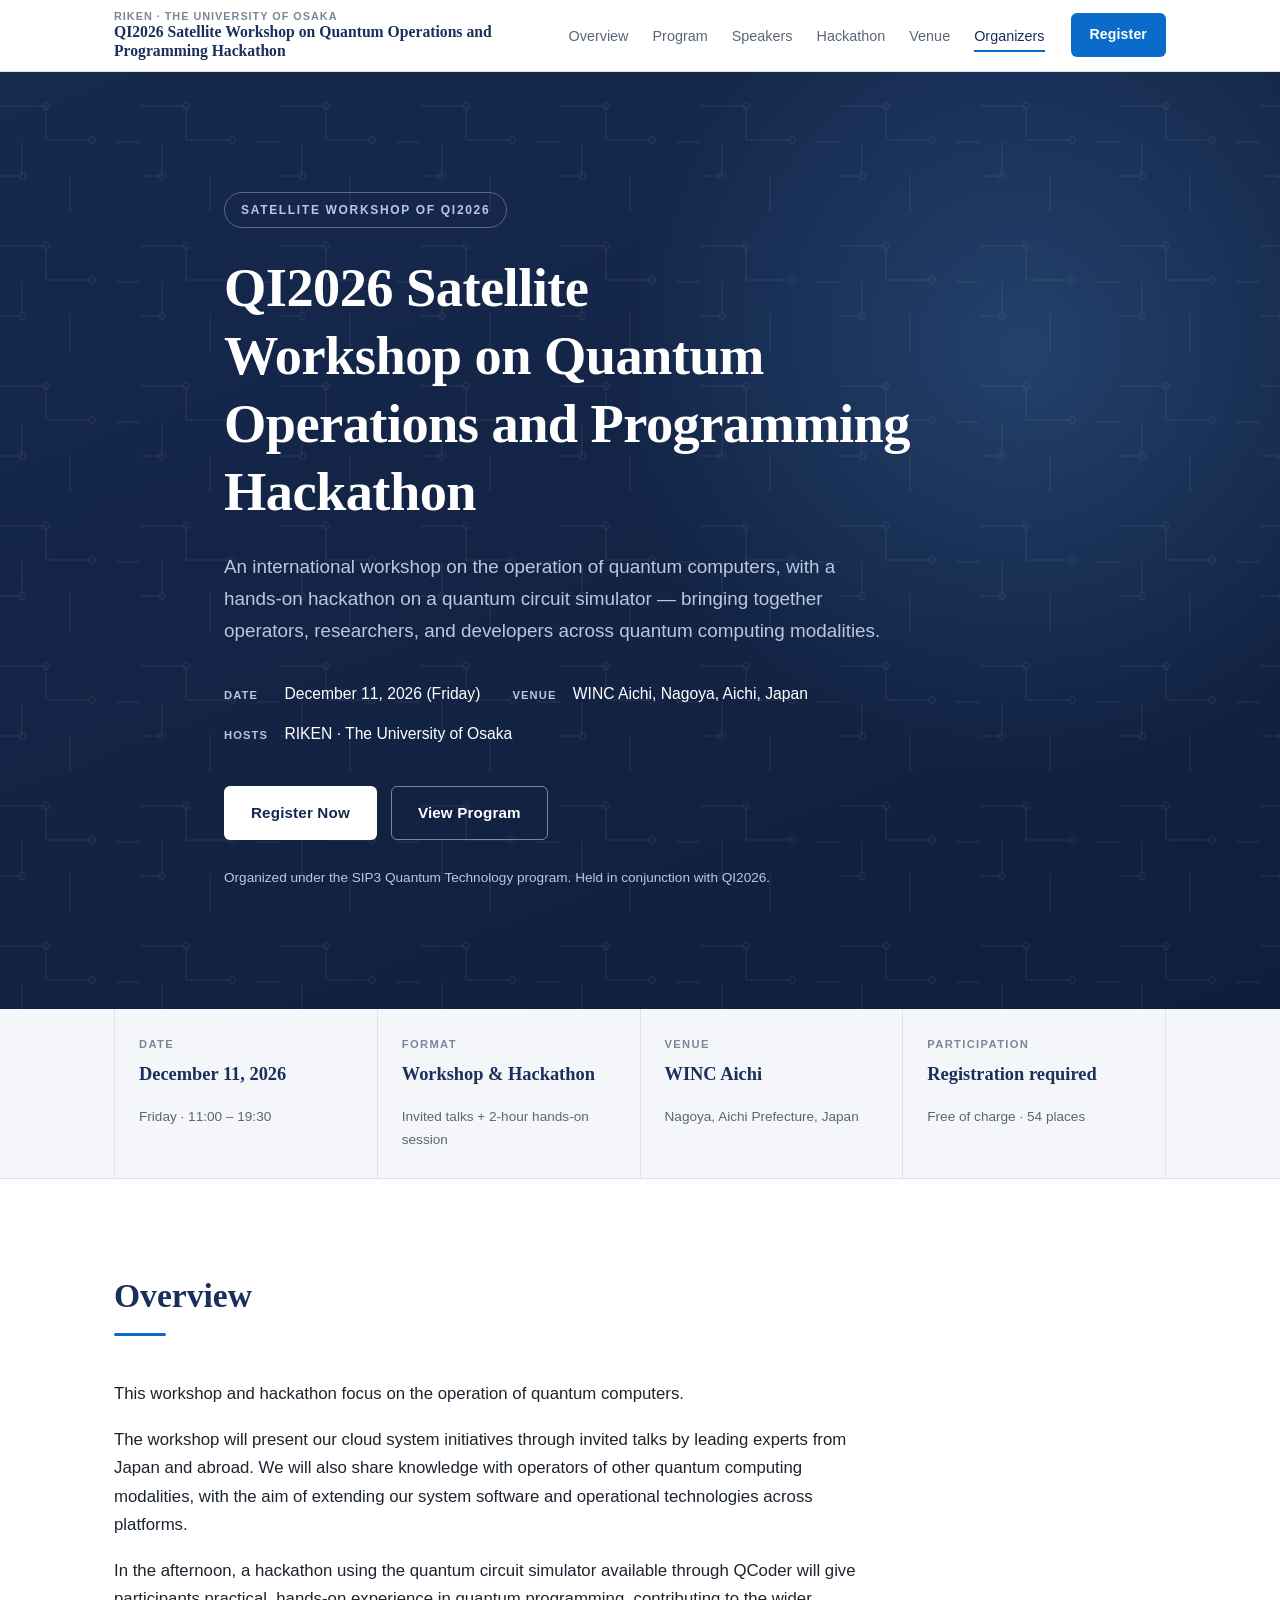
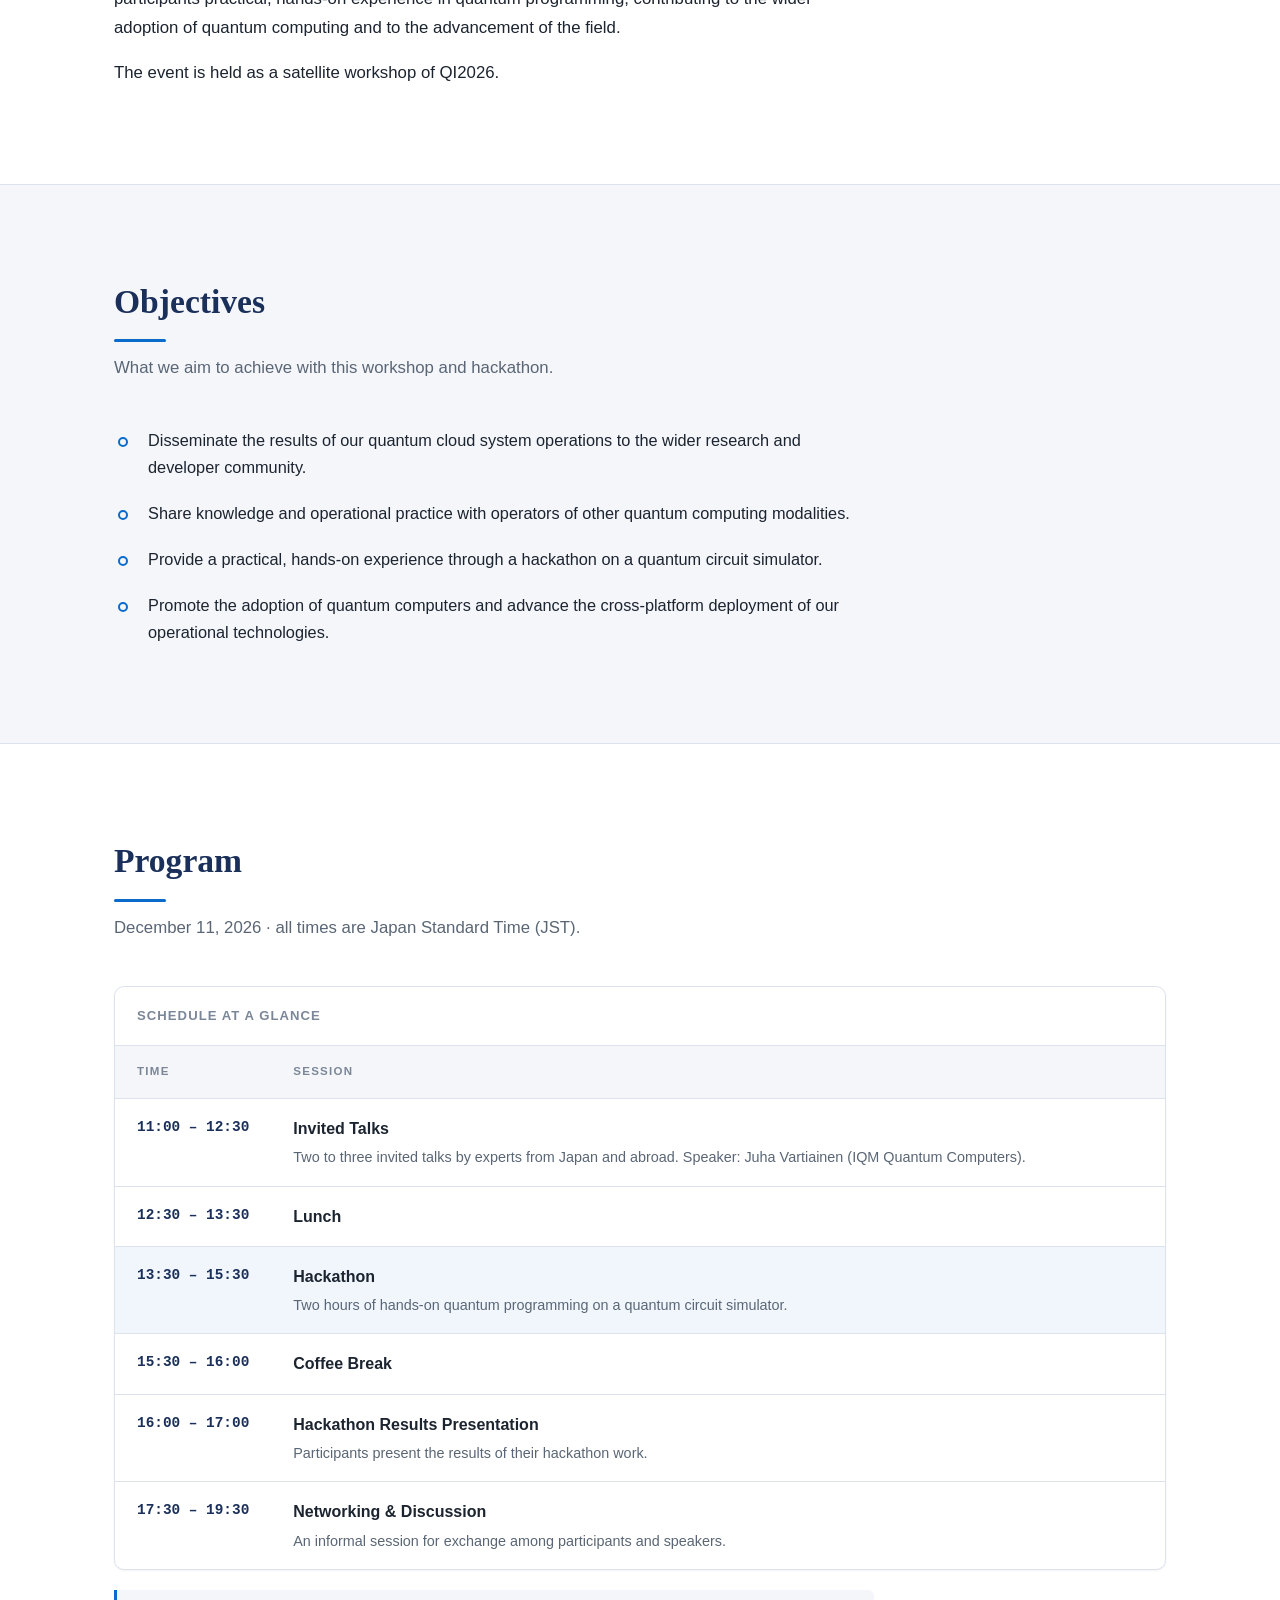
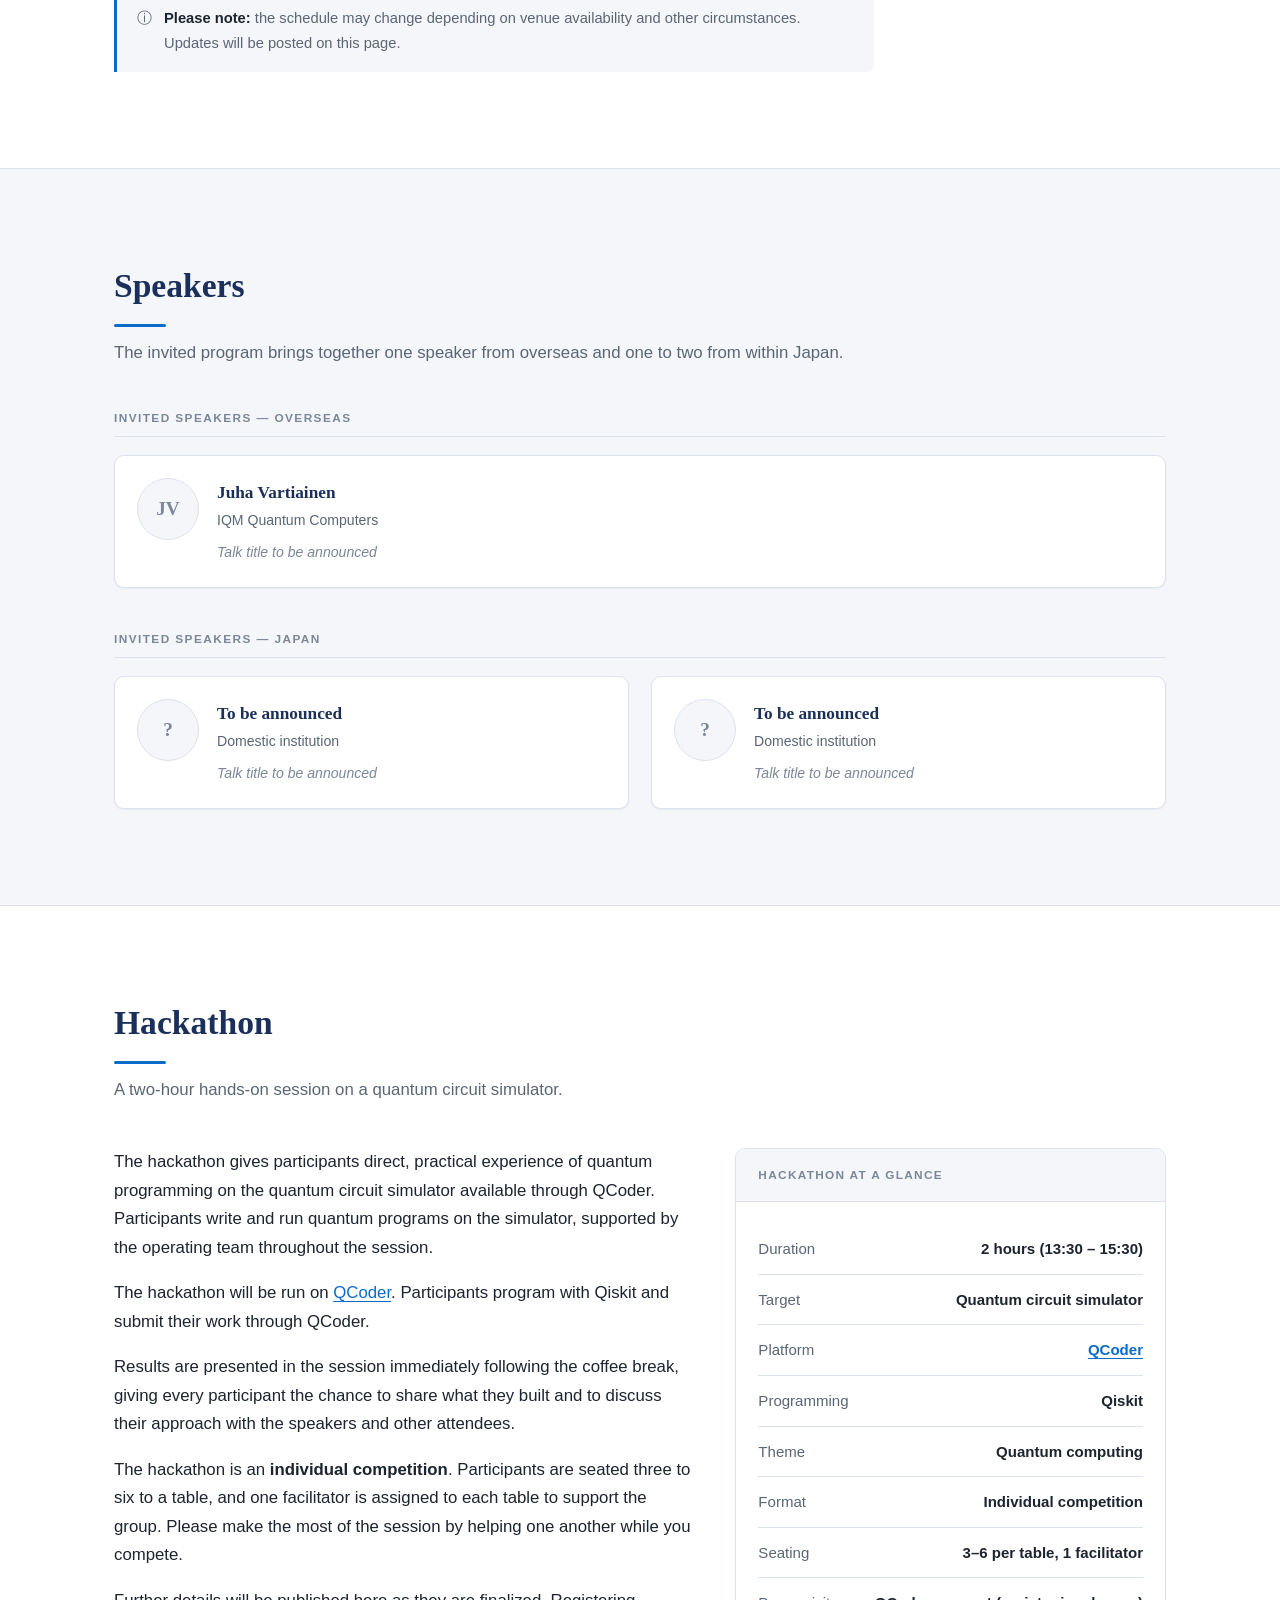
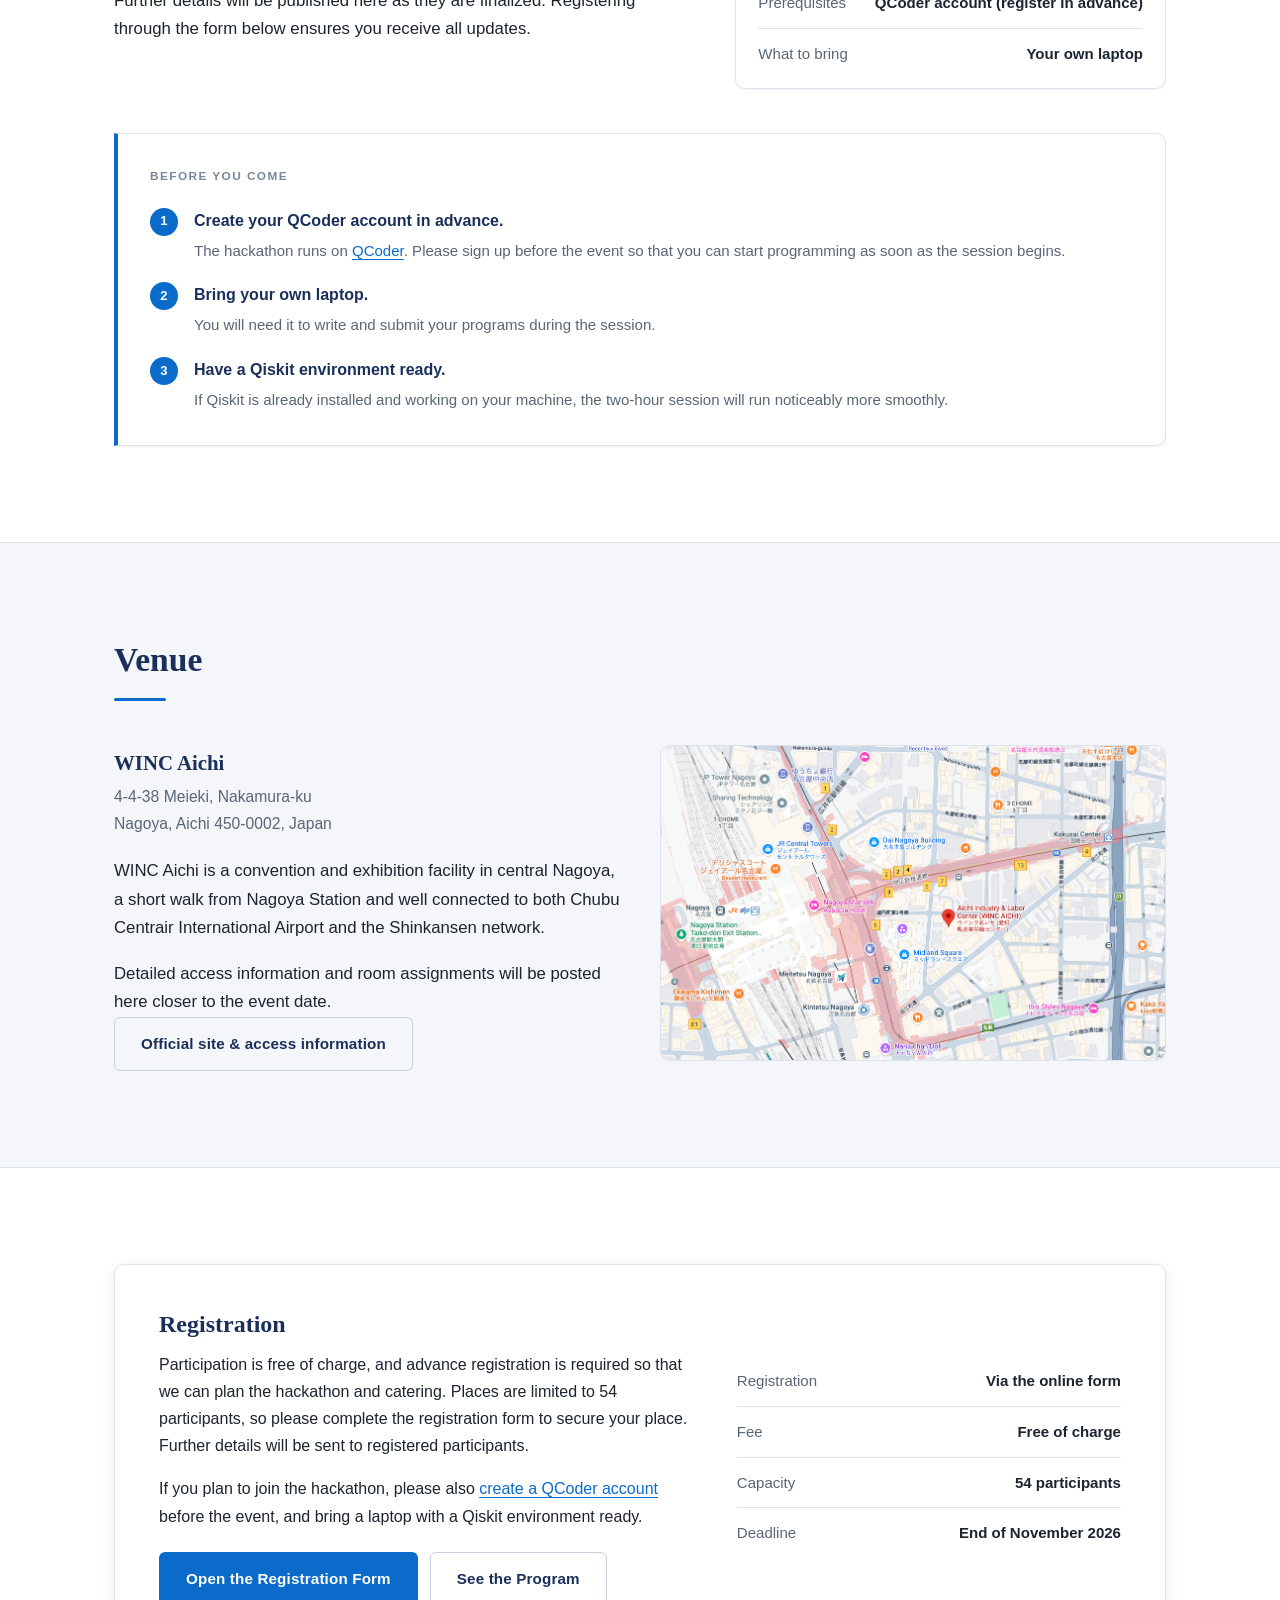
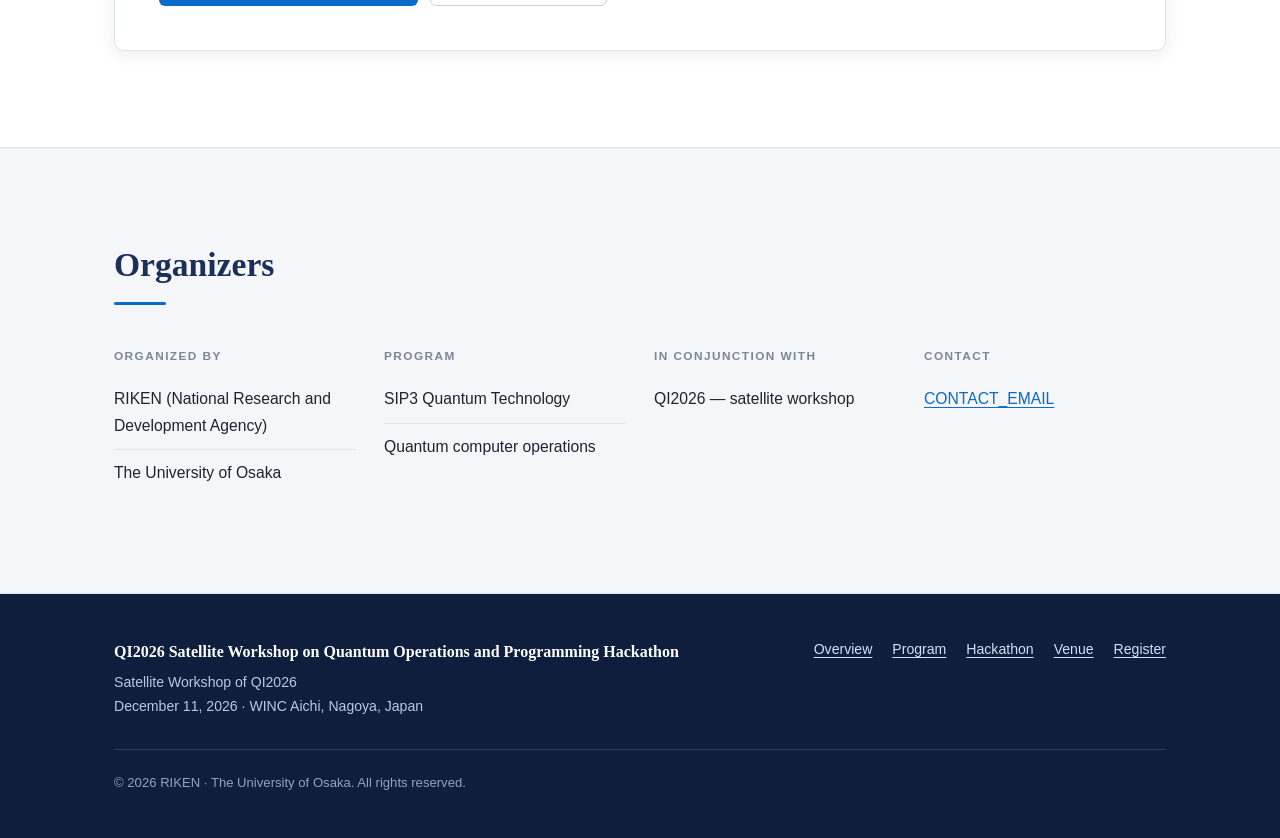
==== commit f28c93ad: "add Juha Vartiainen to the Invited Talks program entry" ====
--- a/index.html
+++ b/index.html
@@ -218,7 +218,7 @@
               <th scope="row">11:00 &ndash; 12:30</th>
               <td>
                 <span class="session-title">Invited Talks</span>
-                <span class="session-desc">Two to three invited talks by experts from Japan and abroad.</span>
+                <span class="session-desc">Two to three invited talks by experts from Japan and abroad. Speaker: Juha Vartiainen (IQM Quantum Computers).</span>
               </td>
             </tr>
             <tr>
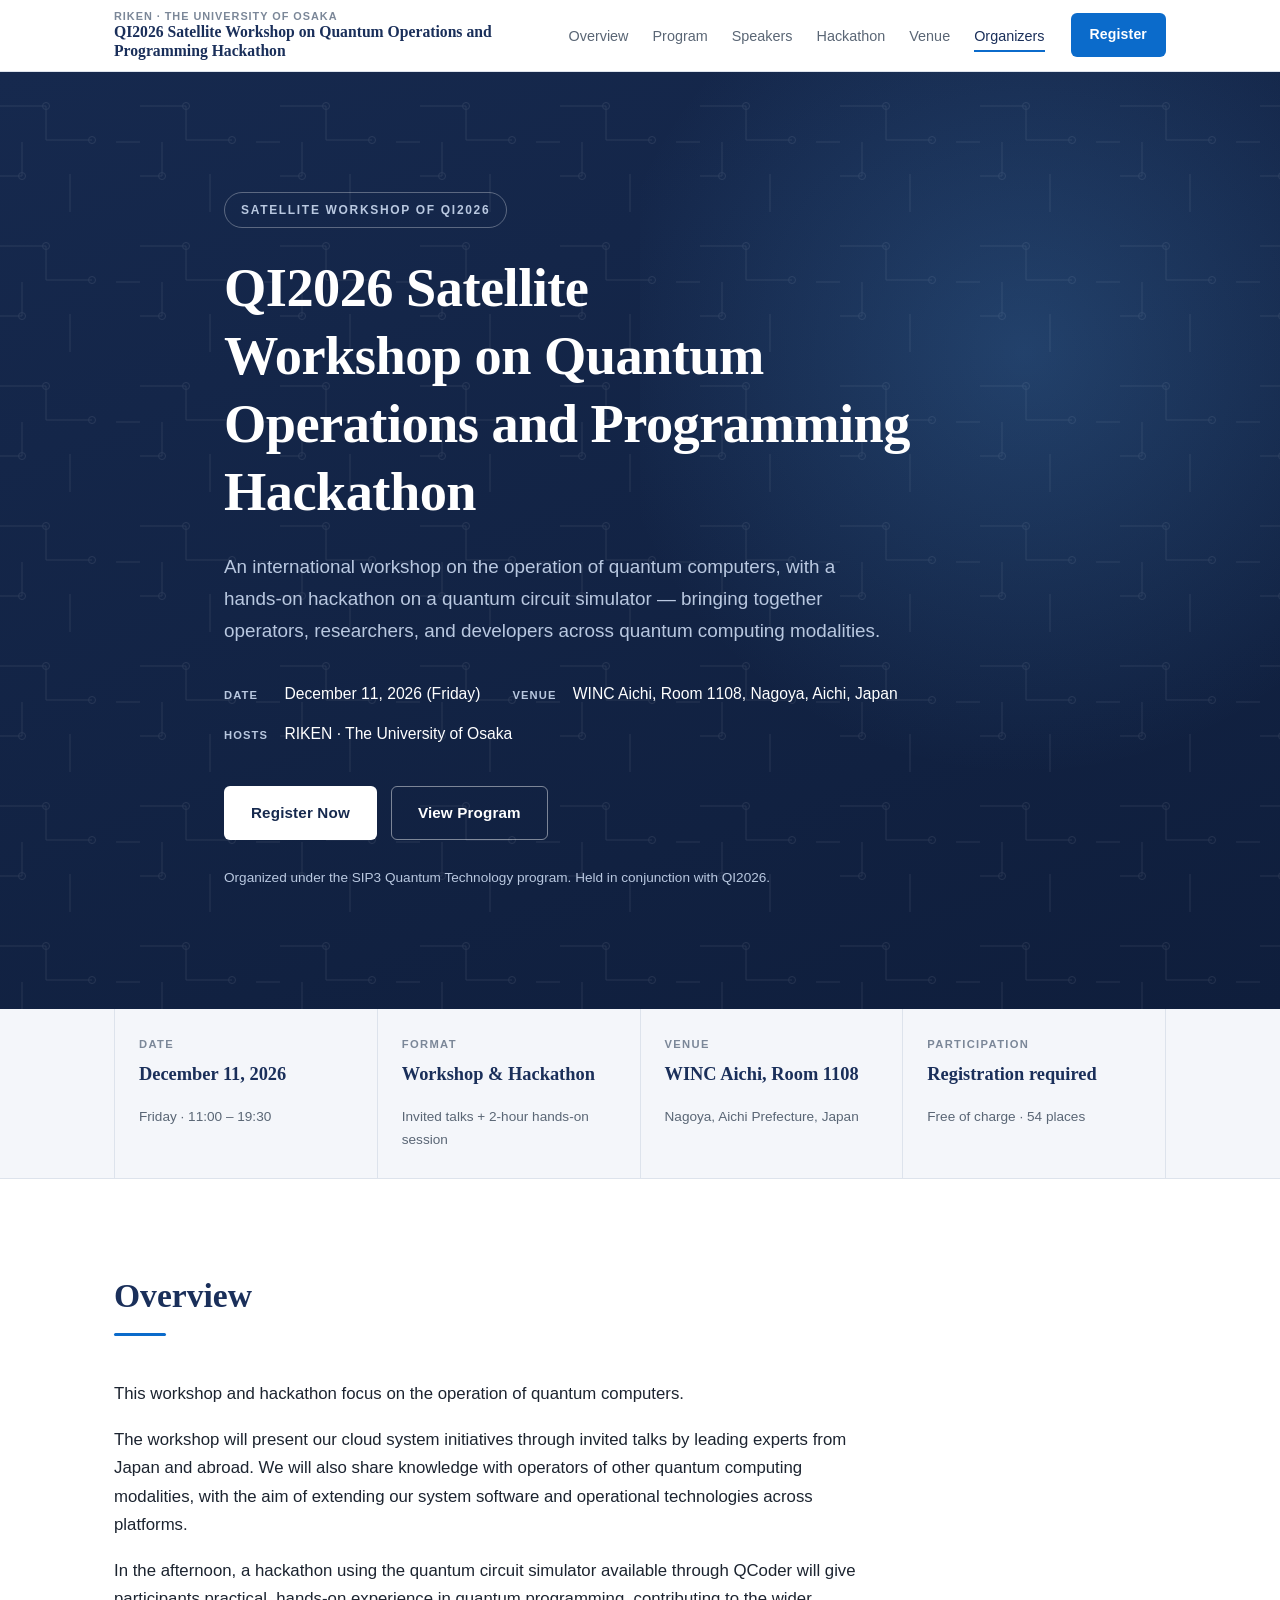
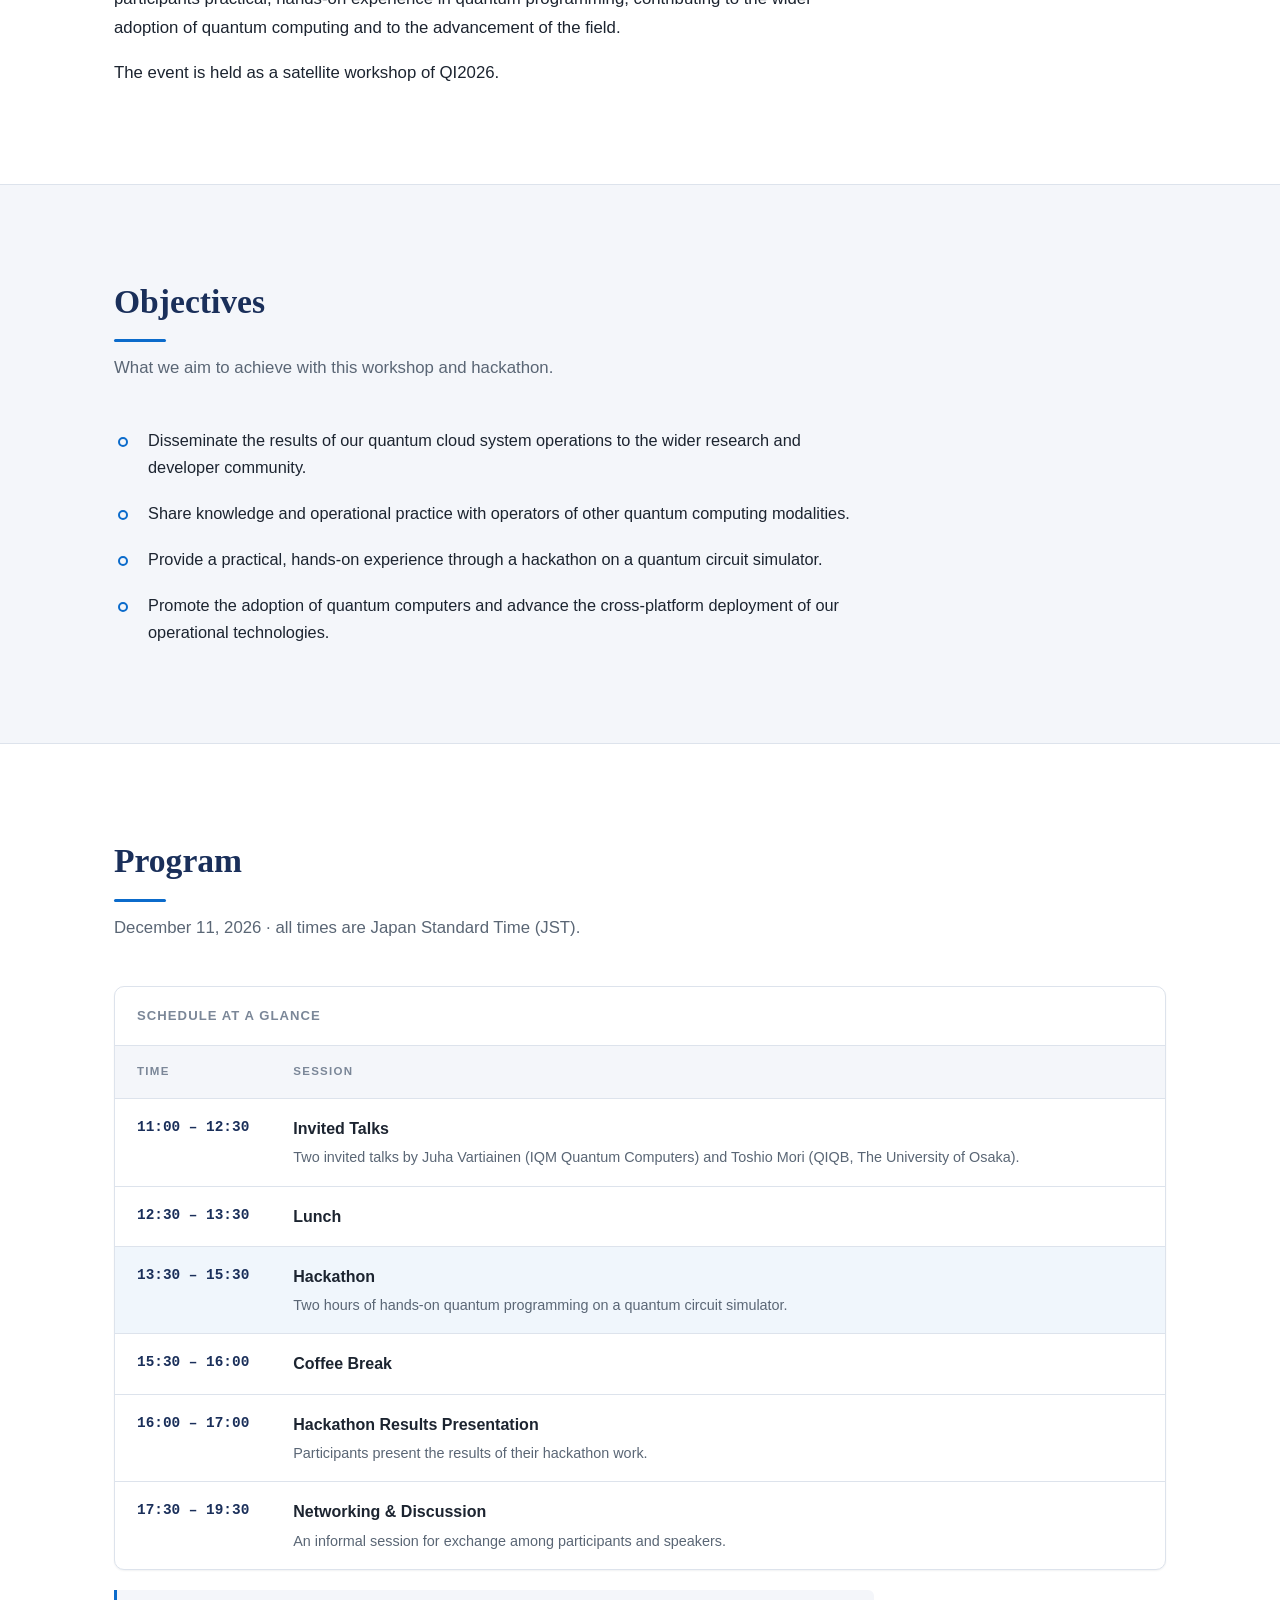
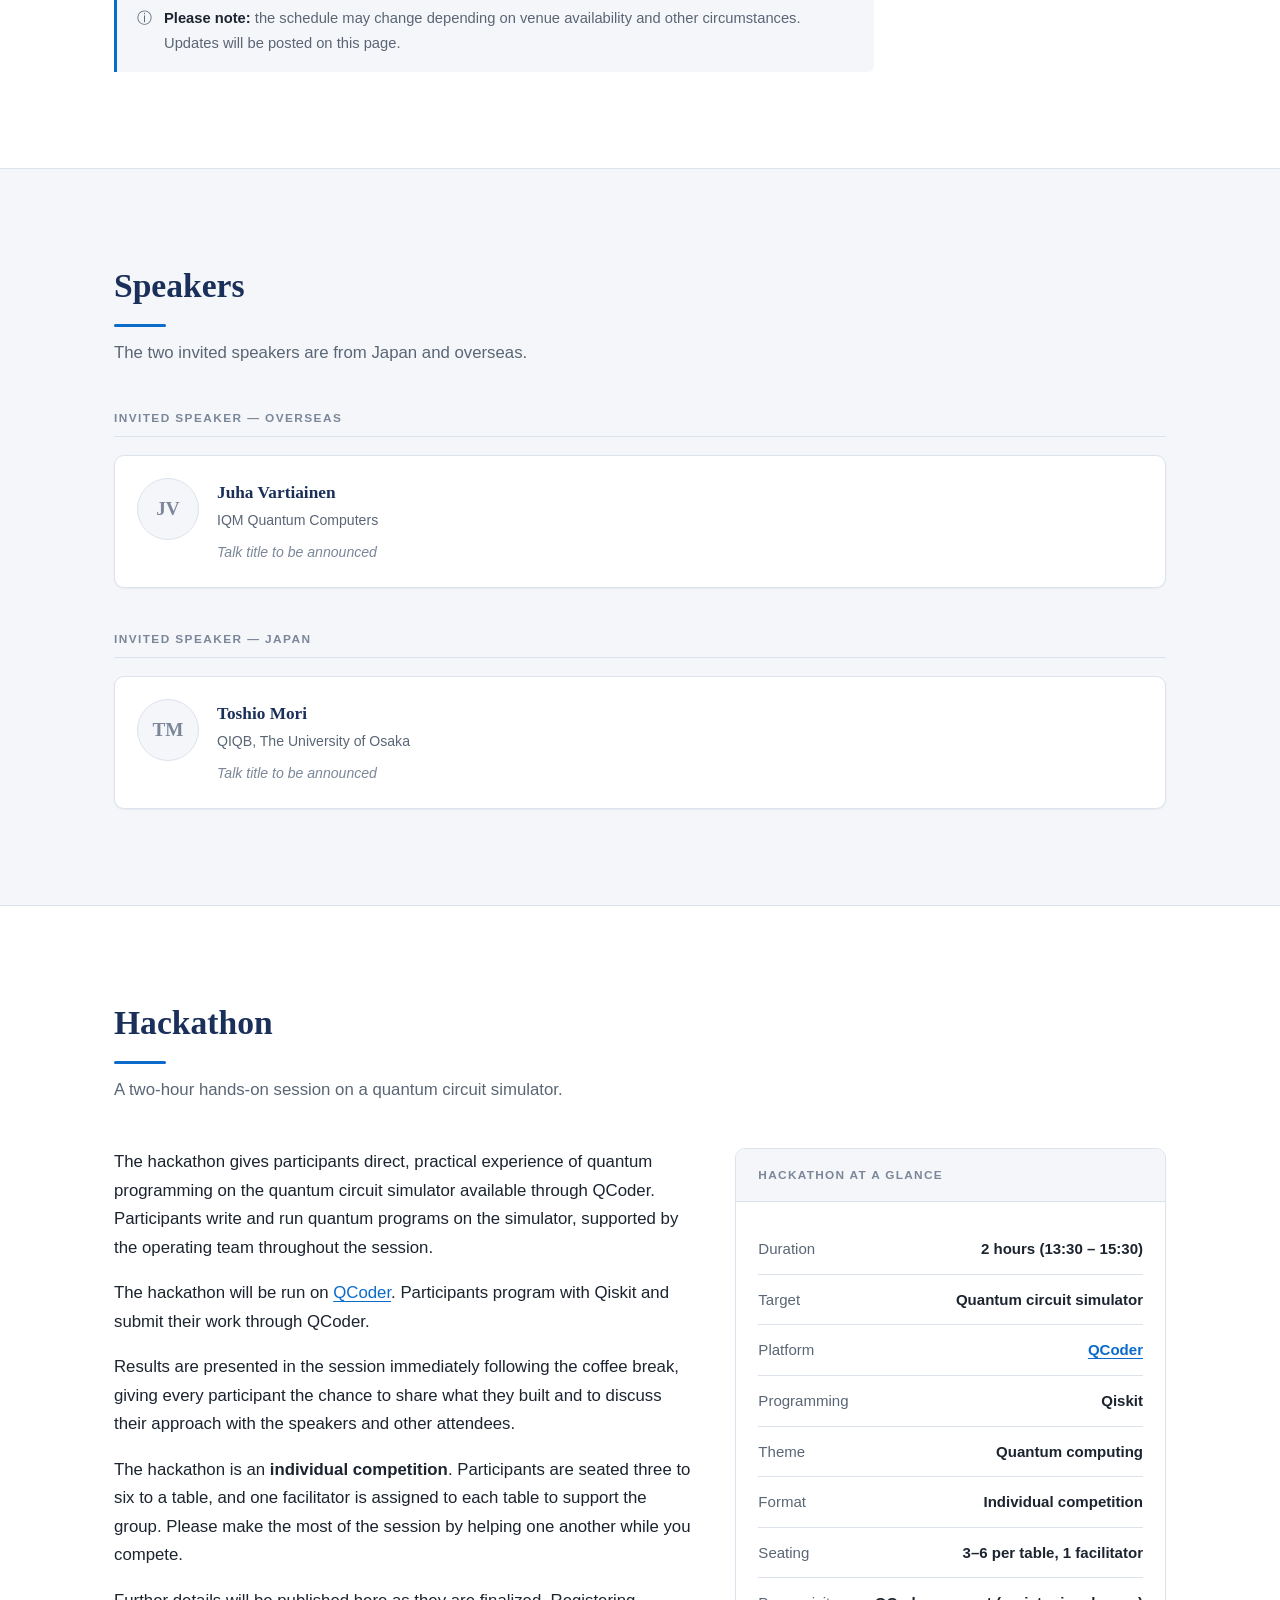
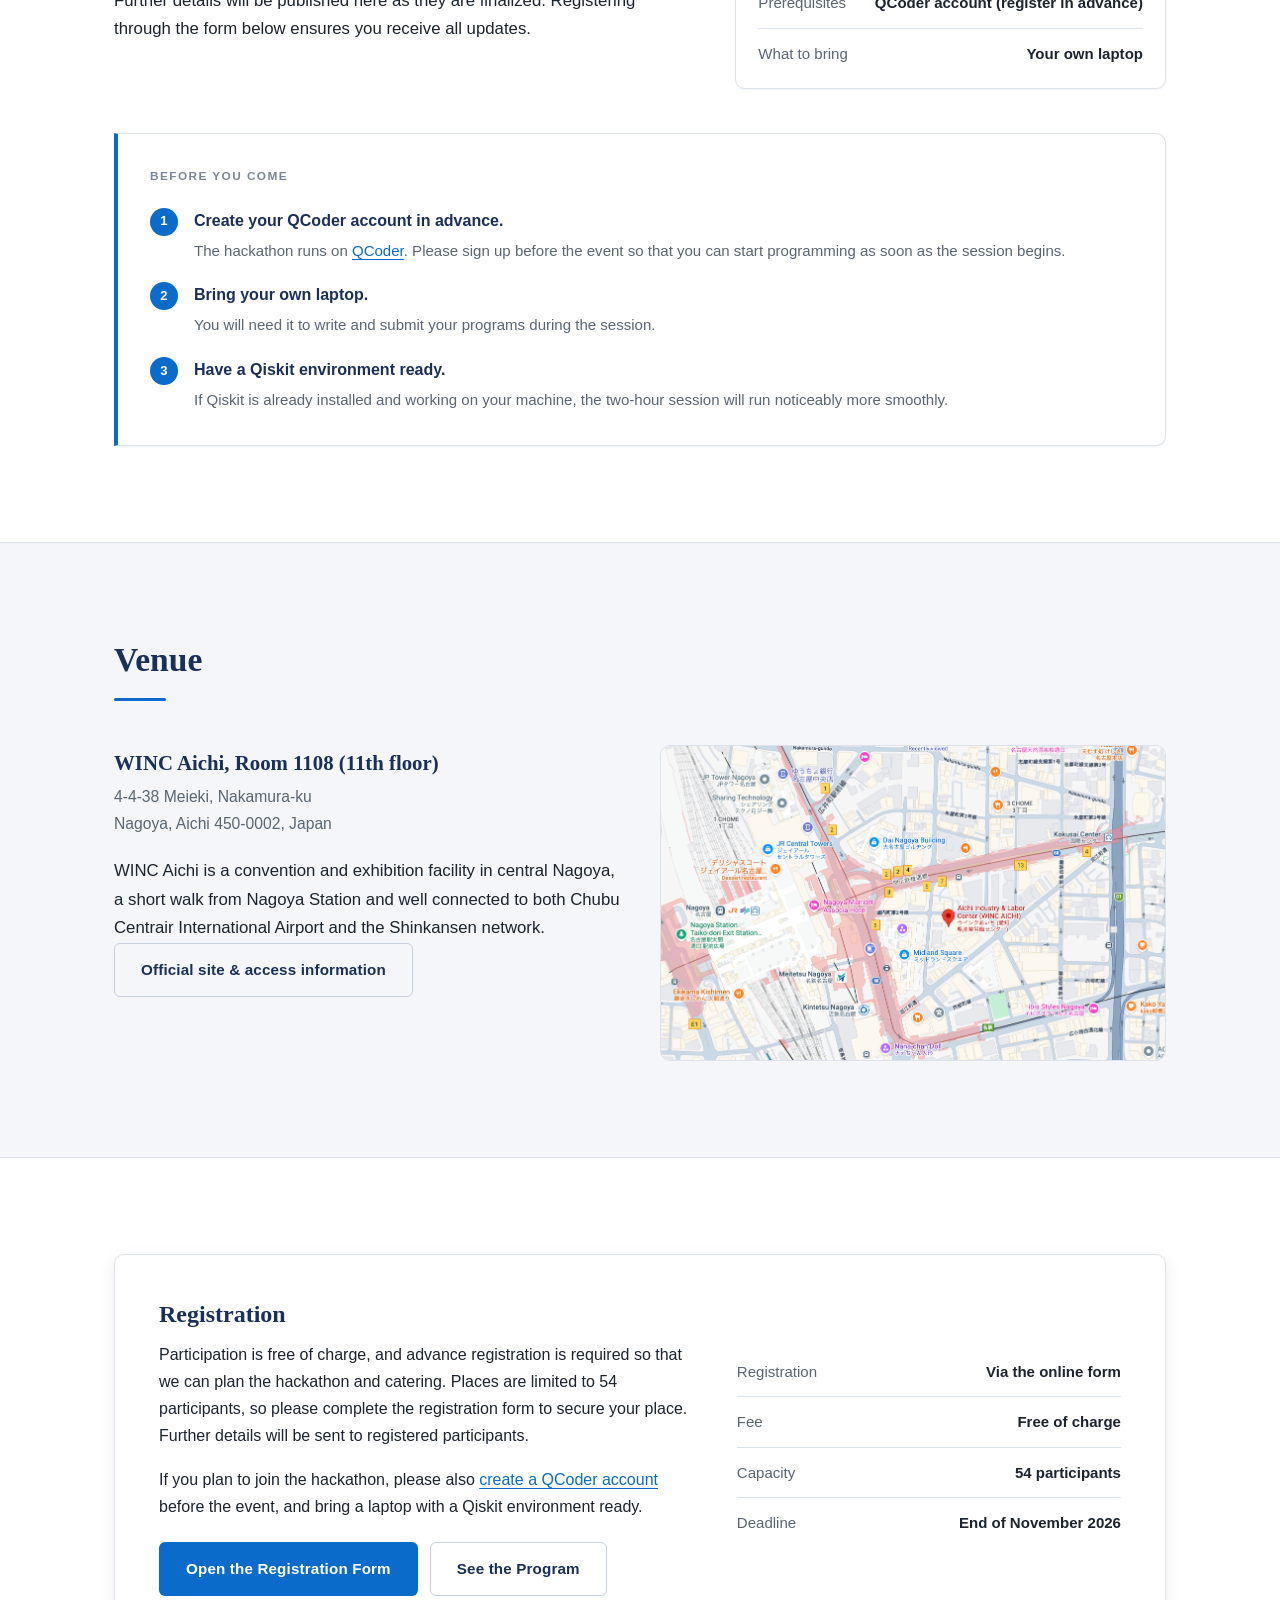
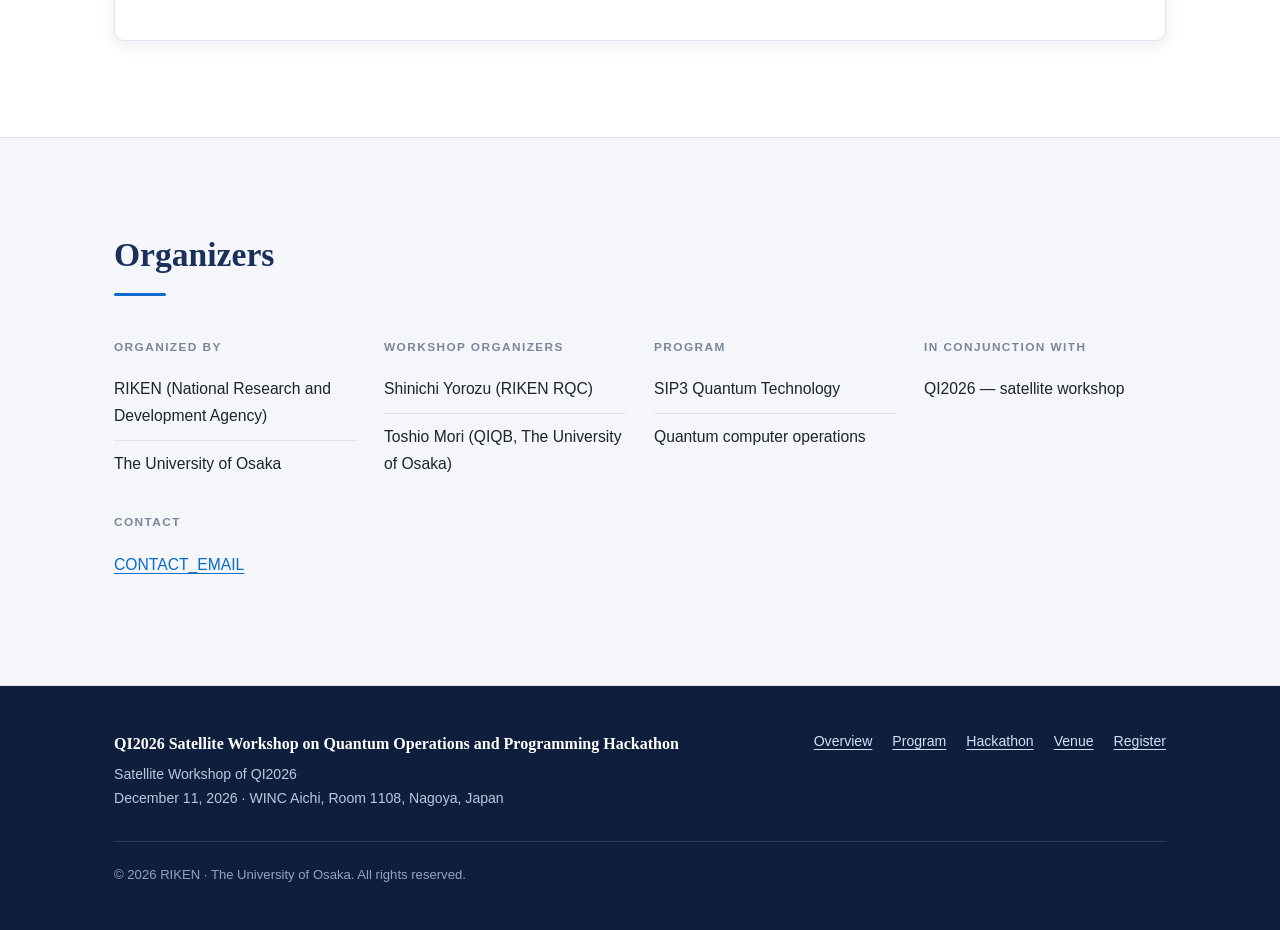
==== commit bb0543a3: "Update workshop venue, organizers, and invited speakers" ====
--- a/index.html
+++ b/index.html
@@ -86,7 +86,7 @@
         </li>
         <li>
           <span class="meta-label">Venue</span>
-          <span>WINC Aichi, Nagoya, Aichi, Japan</span>
+          <span>WINC Aichi, Room 1108, Nagoya, Aichi, Japan</span>
         </li>
         <li>
           <span class="meta-label">Hosts</span>
@@ -121,7 +121,7 @@
         </div>
         <div class="fact">
           <p class="fact__label">Venue</p>
-          <p class="fact__value">WINC Aichi</p>
+          <p class="fact__value">WINC Aichi, Room 1108</p>
           <p class="fact__sub">Nagoya, Aichi Prefecture, Japan</p>
         </div>
         <div class="fact">
@@ -218,7 +218,7 @@
               <th scope="row">11:00 &ndash; 12:30</th>
               <td>
                 <span class="session-title">Invited Talks</span>
-                <span class="session-desc">Two to three invited talks by experts from Japan and abroad. Speaker: Juha Vartiainen (IQM Quantum Computers).</span>
+                <span class="session-desc">Two invited talks by Juha Vartiainen (IQM Quantum Computers) and Toshio Mori (QIQB, The University of Osaka).</span>
               </td>
             </tr>
             <tr>
@@ -274,13 +274,12 @@
       <div class="section-head">
         <h2>Speakers</h2>
         <p>
-          The invited program brings together one speaker from overseas and
-          one to two from within Japan.
+          The two invited speakers are from Japan and overseas.
         </p>
       </div>
 
       <div class="speaker-group">
-        <h3 class="speaker-group__title">Invited Speakers &mdash; Overseas</h3>
+        <h3 class="speaker-group__title">Invited Speaker &mdash; Overseas</h3>
         <div class="card-grid">
           <article class="speaker">
             <div class="speaker__avatar" aria-hidden="true">JV</div>
@@ -296,22 +295,15 @@
       </div>
 
       <div class="speaker-group">
-        <h3 class="speaker-group__title">Invited Speakers &mdash; Japan</h3>
+        <h3 class="speaker-group__title">Invited Speaker &mdash; Japan</h3>
         <div class="card-grid">
           <article class="speaker">
-            <div class="speaker__avatar" aria-hidden="true">?</div>
+            <div class="speaker__avatar" aria-hidden="true">TM</div>
             <div>
-              <p class="speaker__name">To be announced</p>
-              <p class="speaker__affil">Domestic institution</p>
-              <p class="speaker__talk">Talk title to be announced</p>
-            </div>
-          </article>
-
-          <article class="speaker">
-            <div class="speaker__avatar" aria-hidden="true">?</div>
-            <div>
-              <p class="speaker__name">To be announced</p>
-              <p class="speaker__affil">Domestic institution</p>
+              <p class="speaker__name">
+                <a href="https://researchmap.jp/forest1040" target="_blank" rel="noopener noreferrer">Toshio Mori</a>
+              </p>
+              <p class="speaker__affil">QIQB, The University of Osaka</p>
               <p class="speaker__talk">Talk title to be announced</p>
             </div>
           </article>
@@ -447,7 +439,7 @@
       <div class="venue-grid">
         <div>
           <p class="venue-name">
-            <a href="https://www.winc-aichi.jp/" target="_blank" rel="noopener noreferrer">WINC Aichi</a>
+            <a href="https://www.winc-aichi.jp/" target="_blank" rel="noopener noreferrer">WINC Aichi</a>, Room 1108 (11th floor)
           </p>
           <address class="venue-address">
             <!-- TODO: confirm the official English address before publishing -->
@@ -460,10 +452,6 @@
               WINC Aichi is a convention and exhibition facility in central Nagoya,
               a short walk from Nagoya Station and well connected to both Chubu
               Centrair International Airport and the Shinkansen network.
-            </p>
-            <p>
-              Detailed access information and room assignments will be posted here
-              closer to the event date.
             </p>
           </div>
 
@@ -549,6 +537,14 @@
         </div>
 
         <div class="org-block">
+          <h3>Workshop Organizers</h3>
+          <ul>
+            <li>Shinichi Yorozu (RIKEN RQC)</li>
+            <li>Toshio Mori (QIQB, The University of Osaka)</li>
+          </ul>
+        </div>
+
+        <div class="org-block">
           <h3>Program</h3>
           <ul>
             <li>SIP3 Quantum Technology</li>
@@ -583,7 +579,7 @@
       <div>
         <p class="site-footer__title">QI2026 Satellite Workshop on Quantum Operations and Programming Hackathon</p>
         <p>Satellite Workshop of QI2026<br>
-           December 11, 2026 &middot; WINC Aichi, Nagoya, Japan</p>
+           December 11, 2026 &middot; WINC Aichi, Room 1108, Nagoya, Japan</p>
       </div>
 
       <ul class="site-footer__links">
